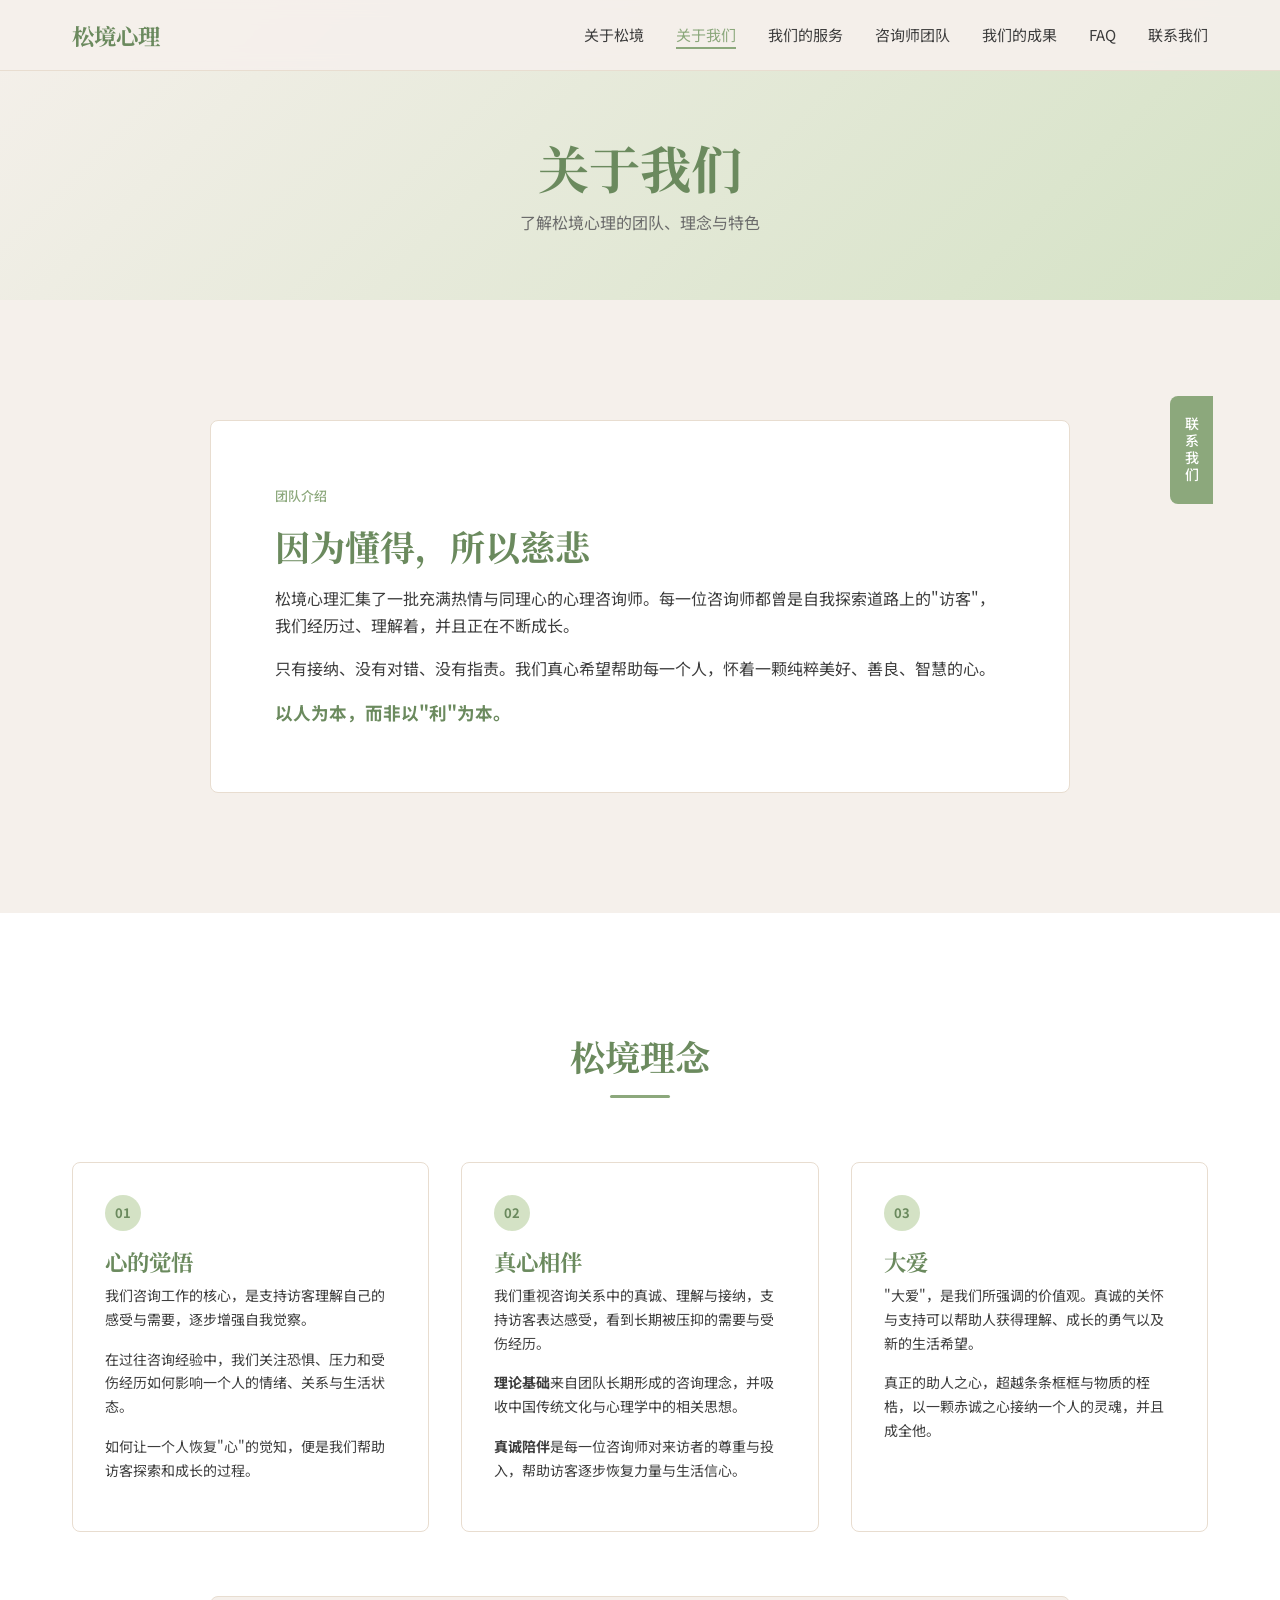
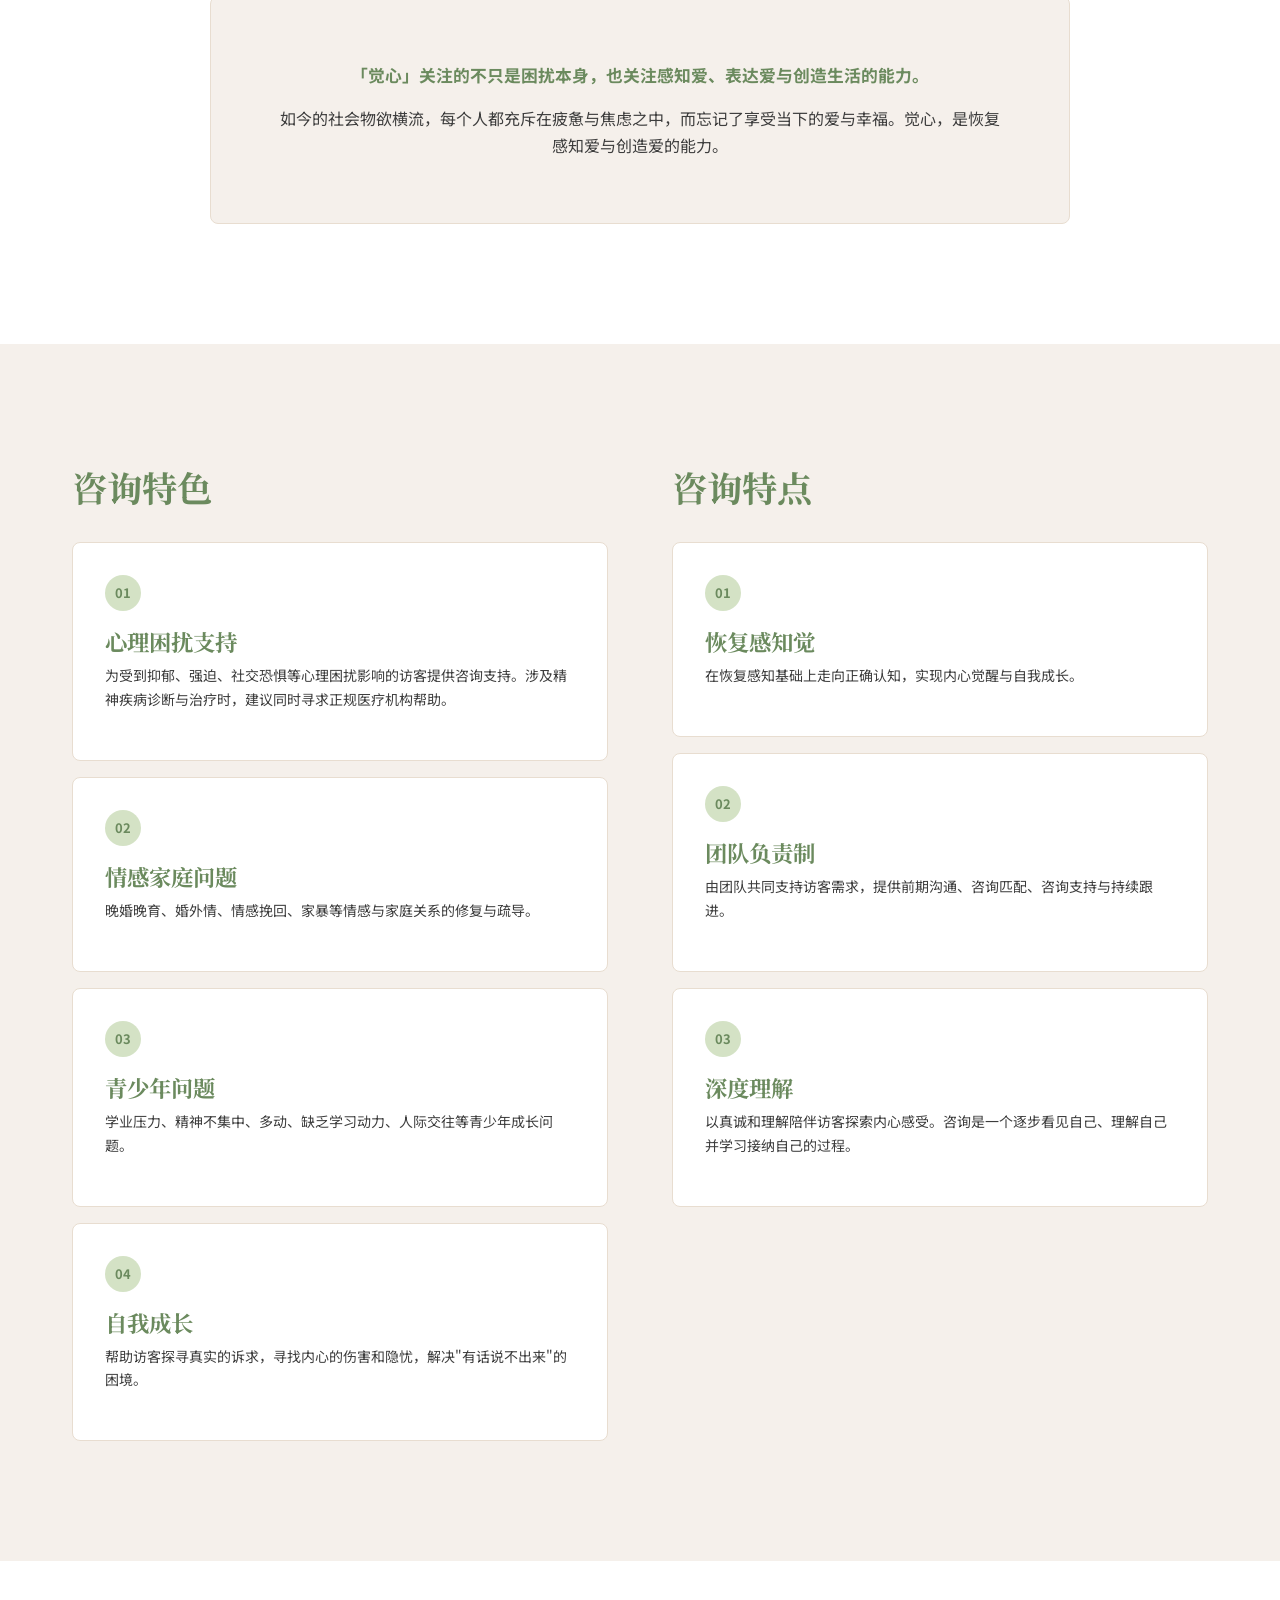
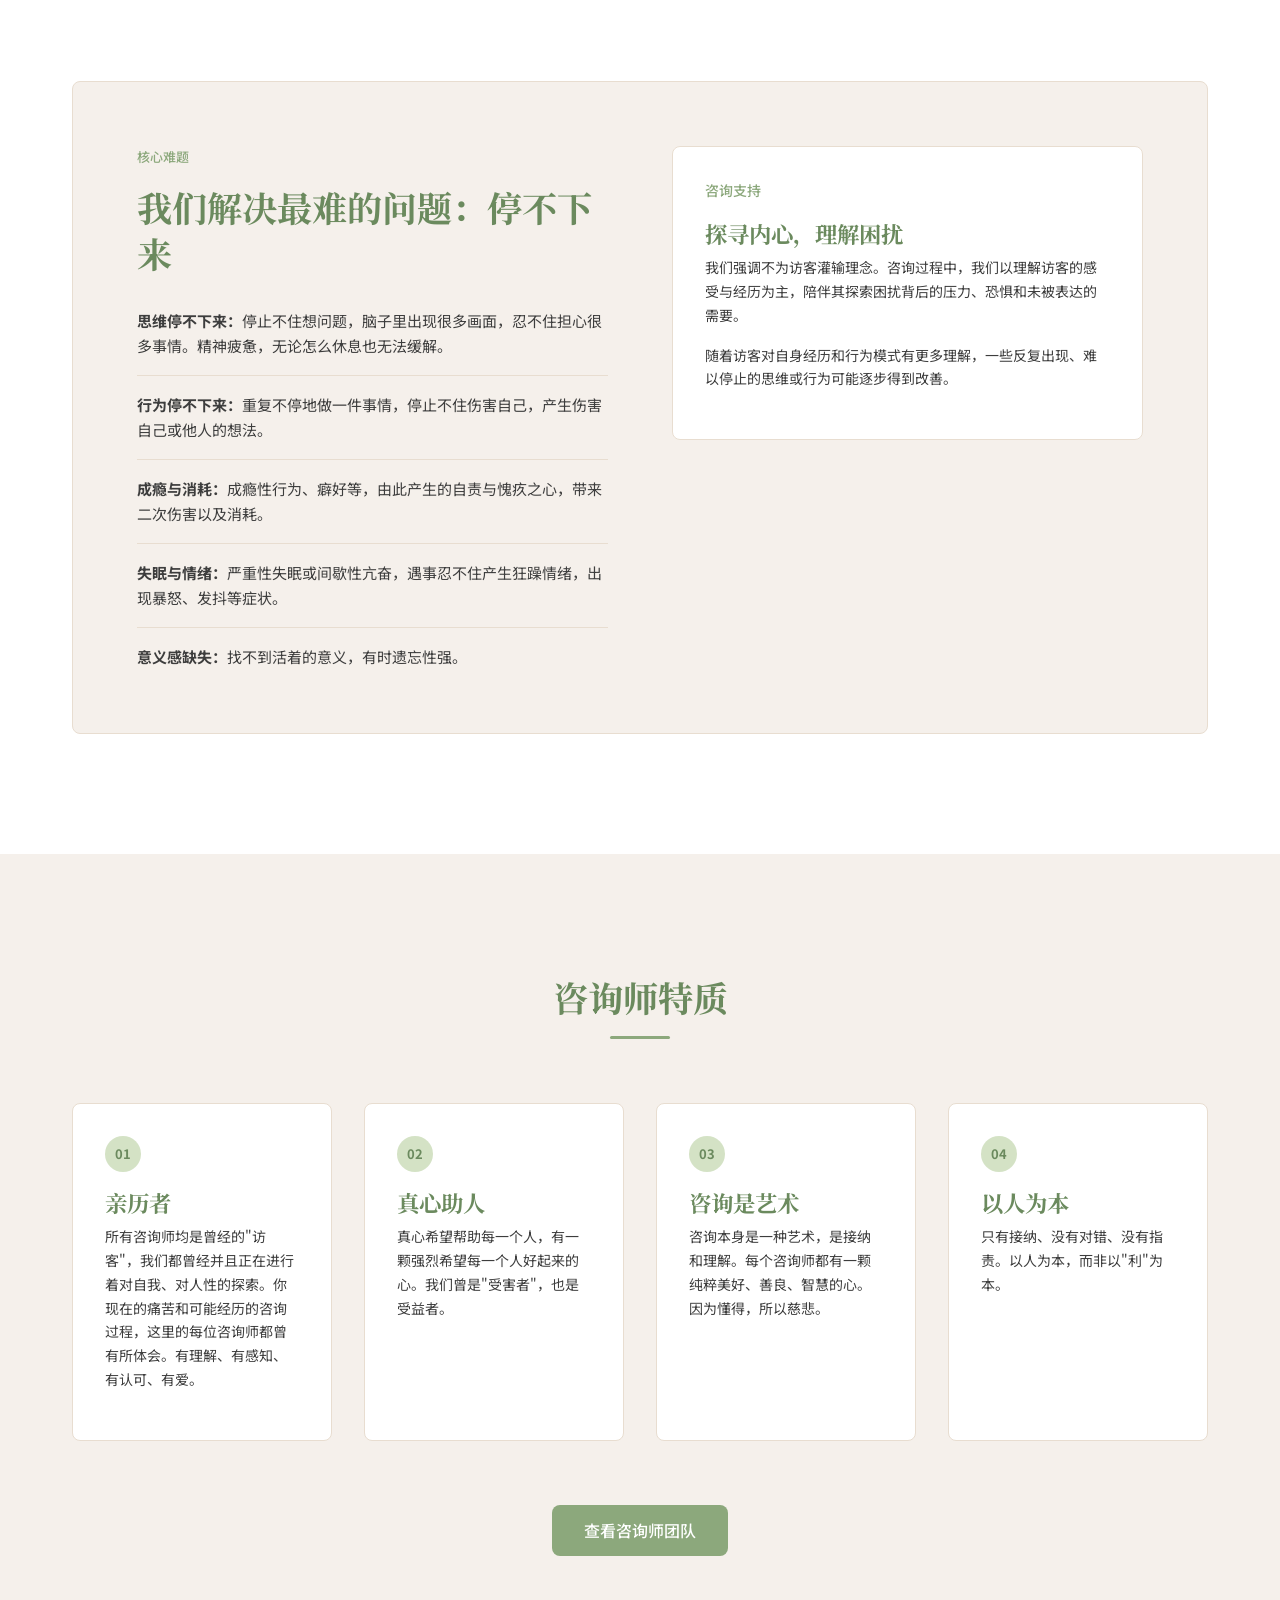
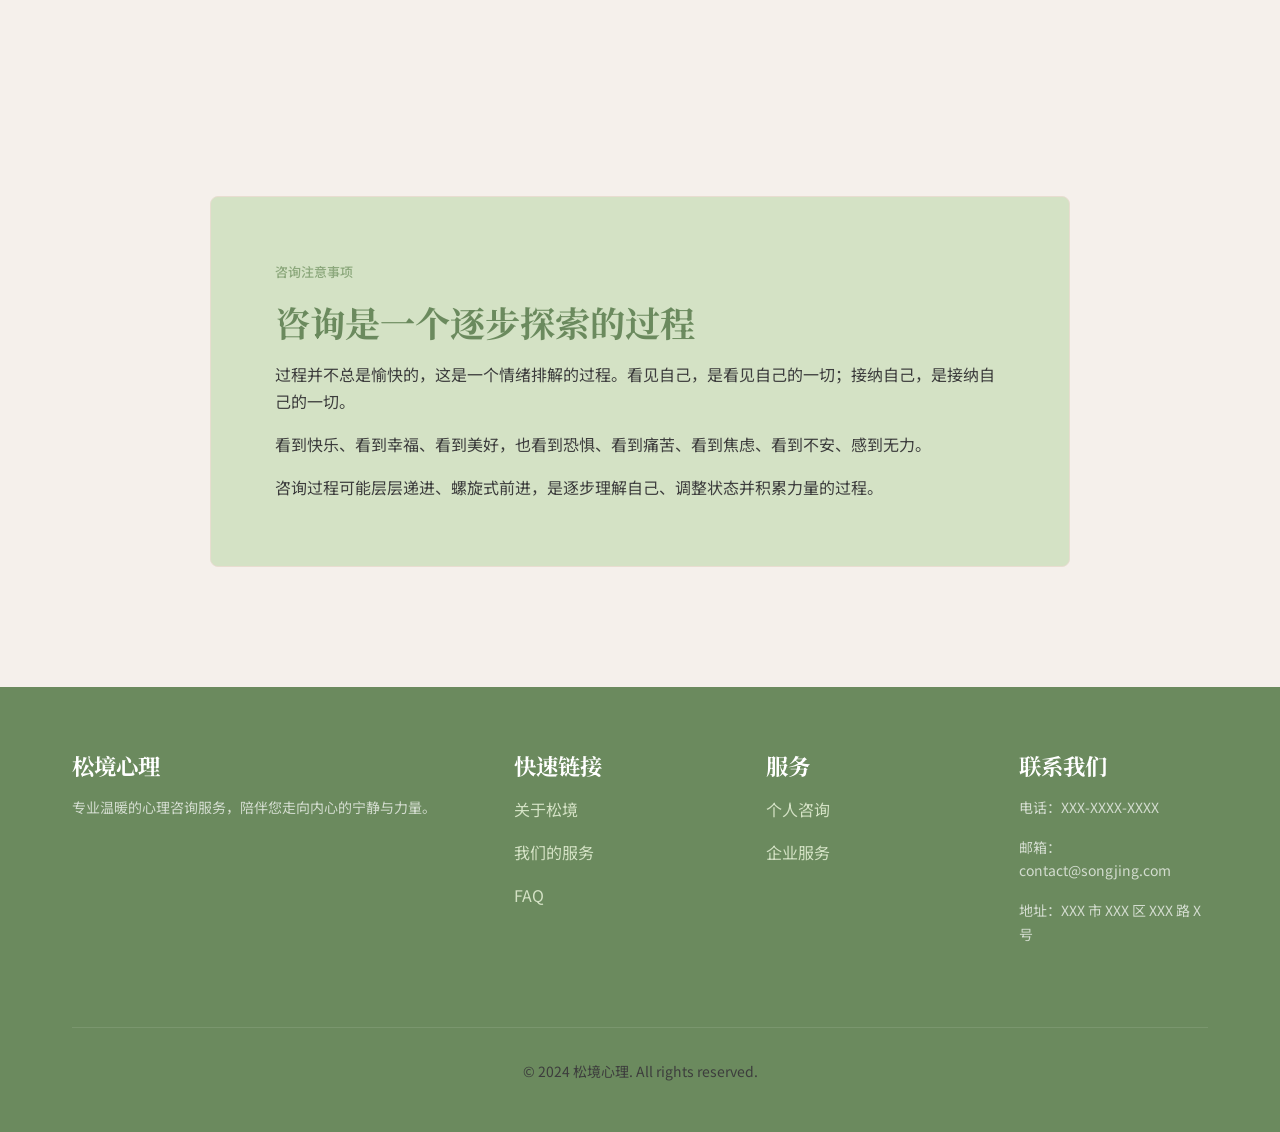
==== about-us.html @ 6ed2e830 "Deploy Songjing Psychology website" ====
<!DOCTYPE html>
<html lang="zh-CN">
<head>
  <meta charset="UTF-8">
  <meta name="viewport" content="width=device-width, initial-scale=1.0">
  <title>松境心理 — 关于我们</title>
  <link rel="preconnect" href="https://fonts.googleapis.com">
  <link rel="preconnect" href="https://fonts.gstatic.com" crossorigin>
  <link href="https://fonts.googleapis.com/css2?family=Noto+Sans+SC:wght@400;500;700&family=Noto+Serif+SC:wght@600;700&display=swap" rel="stylesheet">
  <link rel="stylesheet" href="css/style.css">
</head>
<body>

<nav class="nav">
  <div class="container">
    <a href="index.html" class="nav-logo">松境心理</a>
    <button class="nav-toggle">☰</button>
    <ul class="nav-links">
      <li><a href="index.html">关于松境</a></li>
      <li><a href="about-us.html">关于我们</a></li>
      <li><a href="services.html">我们的服务</a></li>
      <li><a href="counselors.html">咨询师团队</a></li>
      <li><a href="achievements.html">我们的成果</a></li>
      <li><a href="faq.html">FAQ</a></li>
      <li><a href="contact.html">联系我们</a></li>
    </ul>
  </div>
</nav>

<section class="page-hero">
  <div class="container">
    <h1>关于我们</h1>
    <p>了解松境心理的团队、理念与特色</p>
  </div>
</section>

<section class="section">
  <div class="container">
    <div class="about-intro">
      <p class="service-kicker">团队介绍</p>
      <h2>因为懂得，所以慈悲</h2>
      <p>松境心理汇集了一批充满热情与同理心的心理咨询师。每一位咨询师都曾是自我探索道路上的"访客"，我们经历过、理解着，并且正在不断成长。</p>
      <p>只有接纳、没有对错、没有指责。我们真心希望帮助每一个人，怀着一颗纯粹美好、善良、智慧的心。</p>
      <p class="about-statement">以人为本，而非以"利"为本。</p>
    </div>
  </div>
</section>

<section class="section about-band">
  <div class="container">
    <h2 class="section-title">松境理念</h2>
    <div class="about-principles">
      <article class="about-card">
        <span>01</span>
        <h3>心的觉悟</h3>
        <p>我们咨询工作的核心，是支持访客理解自己的感受与需要，逐步增强自我觉察。</p>
        <p>在过往咨询经验中，我们关注恐惧、压力和受伤经历如何影响一个人的情绪、关系与生活状态。</p>
        <p>如何让一个人恢复"心"的觉知，便是我们帮助访客探索和成长的过程。</p>
      </article>
      <article class="about-card">
        <span>02</span>
        <h3>真心相伴</h3>
        <p>我们重视咨询关系中的真诚、理解与接纳，支持访客表达感受，看到长期被压抑的需要与受伤经历。</p>
        <p><strong>理论基础</strong>来自团队长期形成的咨询理念，并吸收中国传统文化与心理学中的相关思想。</p>
        <p><strong>真诚陪伴</strong>是每一位咨询师对来访者的尊重与投入，帮助访客逐步恢复力量与生活信心。</p>
      </article>
      <article class="about-card">
        <span>03</span>
        <h3>大爱</h3>
        <p>"大爱"，是我们所强调的价值观。真诚的关怀与支持可以帮助人获得理解、成长的勇气以及新的生活希望。</p>
        <p>真正的助人之心，超越条条框框与物质的桎梏，以一颗赤诚之心接纳一个人的灵魂，并且成全他。</p>
      </article>
    </div>
    <div class="about-quote">
      <p>「觉心」关注的不只是困扰本身，也关注感知爱、表达爱与创造生活的能力。</p>
      <p>如今的社会物欲横流，每个人都充斥在疲惫与焦虑之中，而忘记了享受当下的爱与幸福。觉心，是恢复感知爱与创造爱的能力。</p>
    </div>
  </div>
</section>

<section class="section">
  <div class="container">
    <div class="about-feature-grid">
      <div>
        <h2>咨询特色</h2>
        <div class="about-list-card">
          <span>01</span>
          <h3>心理困扰支持</h3>
          <p>为受到抑郁、强迫、社交恐惧等心理困扰影响的访客提供咨询支持。涉及精神疾病诊断与治疗时，建议同时寻求正规医疗机构帮助。</p>
        </div>
        <div class="about-list-card">
          <span>02</span>
          <h3>情感家庭问题</h3>
          <p>晚婚晚育、婚外情、情感挽回、家暴等情感与家庭关系的修复与疏导。</p>
        </div>
        <div class="about-list-card">
          <span>03</span>
          <h3>青少年问题</h3>
          <p>学业压力、精神不集中、多动、缺乏学习动力、人际交往等青少年成长问题。</p>
        </div>
        <div class="about-list-card">
          <span>04</span>
          <h3>自我成长</h3>
          <p>帮助访客探寻真实的诉求，寻找内心的伤害和隐忧，解决"有话说不出来"的困境。</p>
        </div>
      </div>
      <div>
        <h2>咨询特点</h2>
        <div class="about-list-card">
          <span>01</span>
          <h3>恢复感知觉</h3>
          <p>在恢复感知基础上走向正确认知，实现内心觉醒与自我成长。</p>
        </div>
        <div class="about-list-card">
          <span>02</span>
          <h3>团队负责制</h3>
          <p>由团队共同支持访客需求，提供前期沟通、咨询匹配、咨询支持与持续跟进。</p>
        </div>
        <div class="about-list-card">
          <span>03</span>
          <h3>深度理解</h3>
          <p>以真诚和理解陪伴访客探索内心感受。咨询是一个逐步看见自己、理解自己并学习接纳自己的过程。</p>
        </div>
      </div>
    </div>
  </div>
</section>

<section class="section about-band">
  <div class="container">
    <div class="about-focus">
      <div>
        <p class="service-kicker">核心难题</p>
        <h2>我们解决最难的问题：停不下来</h2>
        <div class="about-problem-list">
          <p><strong>思维停不下来：</strong>停止不住想问题，脑子里出现很多画面，忍不住担心很多事情。精神疲惫，无论怎么休息也无法缓解。</p>
          <p><strong>行为停不下来：</strong>重复不停地做一件事情，停止不住伤害自己，产生伤害自己或他人的想法。</p>
          <p><strong>成瘾与消耗：</strong>成瘾性行为、癖好等，由此产生的自责与愧疚之心，带来二次伤害以及消耗。</p>
          <p><strong>失眠与情绪：</strong>严重性失眠或间歇性亢奋，遇事忍不住产生狂躁情绪，出现暴怒、发抖等症状。</p>
          <p><strong>意义感缺失：</strong>找不到活着的意义，有时遗忘性强。</p>
        </div>
      </div>
      <div class="about-focus-panel">
        <p class="service-kicker">咨询支持</p>
        <h3>探寻内心，理解困扰</h3>
        <p>我们强调不为访客灌输理念。咨询过程中，我们以理解访客的感受与经历为主，陪伴其探索困扰背后的压力、恐惧和未被表达的需要。</p>
        <p>随着访客对自身经历和行为模式有更多理解，一些反复出现、难以停止的思维或行为可能逐步得到改善。</p>
      </div>
    </div>
  </div>
</section>

<section class="section">
  <div class="container">
    <h2 class="section-title">咨询师特质</h2>
    <div class="about-trait-grid">
      <article class="about-card">
        <span>01</span>
        <h3>亲历者</h3>
        <p>所有咨询师均是曾经的"访客"，我们都曾经并且正在进行着对自我、对人性的探索。你现在的痛苦和可能经历的咨询过程，这里的每位咨询师都曾有所体会。有理解、有感知、有认可、有爱。</p>
      </article>
      <article class="about-card">
        <span>02</span>
        <h3>真心助人</h3>
        <p>真心希望帮助每一个人，有一颗强烈希望每一个人好起来的心。我们曾是"受害者"，也是受益者。</p>
      </article>
      <article class="about-card">
        <span>03</span>
        <h3>咨询是艺术</h3>
        <p>咨询本身是一种艺术，是接纳和理解。每个咨询师都有一颗纯粹美好、善良、智慧的心。因为懂得，所以慈悲。</p>
      </article>
      <article class="about-card">
        <span>04</span>
        <h3>以人为本</h3>
        <p>只有接纳、没有对错、没有指责。以人为本，而非以"利"为本。</p>
      </article>
    </div>
    <div class="about-team-link">
      <a href="counselors.html" class="btn btn-primary">查看咨询师团队</a>
    </div>
  </div>
</section>

<section class="section">
  <div class="container">
    <div class="about-notice">
      <p class="service-kicker">咨询注意事项</p>
      <h2>咨询是一个逐步探索的过程</h2>
      <p>过程并不总是愉快的，这是一个情绪排解的过程。看见自己，是看见自己的一切；接纳自己，是接纳自己的一切。</p>
      <p>看到快乐、看到幸福、看到美好，也看到恐惧、看到痛苦、看到焦虑、看到不安、感到无力。</p>
      <p>咨询过程可能层层递进、螺旋式前进，是逐步理解自己、调整状态并积累力量的过程。</p>
    </div>
  </div>
</section>

<footer class="footer">
  <div class="container">
    <div class="footer-grid">
      <div>
        <h3>松境心理</h3>
        <p style="color:rgba(255,255,255,0.7);font-size:14px;">专业温暖的心理咨询服务，陪伴您走向内心的宁静与力量。</p>
      </div>
      <div>
        <h3>快速链接</h3>
        <p><a href="index.html">关于松境</a></p>
        <p><a href="services.html">我们的服务</a></p>
        <p><a href="faq.html">FAQ</a></p>
      </div>
      <div>
        <h3>服务</h3>
        <p><a href="services.html">个人咨询</a></p>
        <p><a href="services.html">企业服务</a></p>
      </div>
      <div>
        <h3>联系我们</h3>
        <p style="color:rgba(255,255,255,0.7);font-size:14px;">电话：XXX-XXXX-XXXX</p>
        <p style="color:rgba(255,255,255,0.7);font-size:14px;">邮箱：contact@songjing.com</p>
        <p style="color:rgba(255,255,255,0.7);font-size:14px;">地址：XXX 市 XXX 区 XXX 路 X 号</p>
      </div>
    </div>
    <div class="footer-bottom">
      <p>© 2024 松境心理. All rights reserved.</p>
    </div>
  </div>
</footer>

<script src="js/main.js"></script>

<div class="floating-contact">
  <div class="floating-contact-qr">
    <img src="file/code.png" alt="微信二维码" style="width:150px;height:150px;border-radius:4px;">
  </div>
  <button class="floating-contact-btn">联系我们</button>
</div>

</body>
</html>
---- css/style.css ----
/* === Design Tokens === */
:root {
  /* Morandi Green Palette */
  --color-primary: #8CA87C;
  --color-primary-dark: #6B8A5E;
  --color-secondary: #B5C9A8;
  --color-light: #D4E2C5;
  --color-warm: #E8DDD0;
  --color-bg: #F5F0EB;
  --color-white: #FFFFFF;
  --color-text: #3D3D3D;
  --color-text-light: #6B6B6B;

  /* Typography */
  --font-heading: 'Noto Serif SC', serif;
  --font-body: 'Noto Sans SC', sans-serif;

  /* Spacing */
  --space-xs: 4px;
  --space-sm: 8px;
  --space-md: 16px;
  --space-lg: 32px;
  --space-xl: 64px;
  --space-2xl: 120px;

  /* Layout */
  --max-width: 1200px;
  --border-radius: 8px;
}

/* === Reset === */
*, *::before, *::after { box-sizing: border-box; margin: 0; padding: 0; }
html { scroll-behavior: smooth; }
body {
  font-family: var(--font-body);
  color: var(--color-text);
  background-color: var(--color-bg);
  line-height: 1.7;
  font-size: 16px;
}

/* === Typography === */
h1, h2, h3, h4 { font-family: var(--font-heading); font-weight: 700; line-height: 1.3; color: var(--color-primary-dark); }
h1 { font-size: clamp(2rem, 5vw, 3.2rem); }
h2 { font-size: clamp(1.5rem, 3vw, 2.2rem); margin-bottom: var(--space-lg); }
h3 { font-size: clamp(1.1rem, 2vw, 1.4rem); }
p { margin-bottom: var(--space-md); color: var(--color-text); }
a { color: var(--color-primary); text-decoration: none; transition: color 0.3s; }
a:hover { color: var(--color-primary-dark); }
img { max-width: 100%; height: auto; display: block; }
.container { max-width: var(--max-width); margin: 0 auto; padding: 0 var(--space-lg); }
.section { padding: var(--space-2xl) 0; }
.section-title { text-align: center; margin-bottom: var(--space-xl); }
.section-title::after {
  content: '';
  display: block;
  width: 60px;
  height: 3px;
  background: var(--color-primary);
  margin: var(--space-md) auto 0;
  border-radius: 2px;
}

/* === Buttons === */
.btn {
  display: inline-block;
  padding: 12px 32px;
  border-radius: var(--border-radius);
  font-family: var(--font-body);
  font-size: 16px;
  font-weight: 500;
  cursor: pointer;
  transition: all 0.3s ease;
  border: none;
  text-align: center;
}
.btn-primary {
  background: var(--color-primary);
  color: var(--color-white);
}
.btn-primary:hover {
  background: var(--color-primary-dark);
  transform: translateY(-2px);
  box-shadow: 0 4px 12px rgba(140, 168, 124, 0.3);
}
.btn-outline {
  background: transparent;
  border: 2px solid var(--color-primary);
  color: var(--color-primary);
}
.btn-outline:hover {
  background: var(--color-primary);
  color: var(--color-white);
}

/* === Navigation === */
.nav {
  position: fixed;
  top: 0;
  left: 0;
  right: 0;
  background: rgba(245, 240, 235, 0.95);
  backdrop-filter: blur(10px);
  z-index: 1000;
  border-bottom: 1px solid var(--color-warm);
}
.nav .container {
  display: flex;
  justify-content: space-between;
  align-items: center;
  height: 70px;
}
.nav-logo {
  font-family: var(--font-heading);
  font-size: 1.4rem;
  color: var(--color-primary-dark);
  font-weight: 700;
}
.nav-links {
  display: flex;
  gap: var(--space-lg);
  list-style: none;
}
.nav-links a {
  font-size: 15px;
  color: var(--color-text);
  position: relative;
}
.nav-links a::after {
  content: '';
  position: absolute;
  bottom: -4px;
  left: 0;
  width: 0;
  height: 2px;
  background: var(--color-primary);
  transition: width 0.3s;
}
.nav-links a:hover::after,
.nav-links a.active::after { width: 100%; }
.nav-links a.active { color: var(--color-primary); }
.nav-toggle {
  display: none;
  background: none;
  border: none;
  font-size: 24px;
  cursor: pointer;
  color: var(--color-text);
}

/* === Footer === */
.footer {
  background: var(--color-primary-dark);
  color: var(--color-white);
  padding: var(--space-xl) 0 var(--space-lg);
}
.footer-grid {
  display: grid;
  grid-template-columns: 2fr 1fr 1fr 1fr;
  gap: var(--space-xl);
}
.footer h3 { color: var(--color-white); margin-bottom: var(--space-md); }
.footer a { color: var(--color-light); }
.footer a:hover { color: var(--color-white); }
.footer-bottom {
  border-top: 1px solid rgba(255,255,255,0.1);
  margin-top: var(--space-xl);
  padding-top: var(--space-lg);
  text-align: center;
  font-size: 14px;
}

/* === Hero Section === */
.hero {
  padding: calc(70px + var(--space-2xl)) 0 var(--space-2xl);
  text-align: center;
  background: linear-gradient(135deg, var(--color-bg) 0%, var(--color-light) 100%);
}
.hero h1 { margin-bottom: var(--space-md); }
.hero p {
  font-size: 1.15rem;
  color: var(--color-text-light);
  max-width: 600px;
  margin: 0 auto var(--space-lg);
}

.page-hero {
  padding: calc(70px + var(--space-xl)) 0 var(--space-xl);
  text-align: center;
  background: linear-gradient(135deg, var(--color-bg) 0%, var(--color-light) 100%);
}
.page-hero h1 { margin-bottom: var(--space-sm); }
.page-hero p { color: var(--color-text-light); max-width: 600px; margin: 0 auto; }

/* === Magazine Narrative Layout === */
.narrative-row {
  display: grid;
  grid-template-columns: 1fr 1fr;
  gap: var(--space-xl);
  align-items: center;
  margin-bottom: var(--space-2xl);
}
.narrative-row:nth-child(even) .narrative-text { order: 2; }
.narrative-row:nth-child(even) .narrative-image { order: 1; }
.narrative-image {
  background: var(--color-secondary);
  border-radius: var(--border-radius);
  aspect-ratio: 4/3;
  display: flex;
  align-items: center;
  justify-content: center;
  color: var(--color-white);
  font-size: 14px;
  overflow: hidden;
}

/* === Card Grid === */
.card-grid {
  display: grid;
  grid-template-columns: repeat(auto-fit, minmax(280px, 1fr));
  gap: var(--space-lg);
}
.card {
  background: var(--color-white);
  border-radius: var(--border-radius);
  padding: var(--space-lg);
  transition: transform 0.3s, box-shadow 0.3s;
  border: 1px solid var(--color-warm);
}
.card:hover {
  transform: translateY(-4px);
  box-shadow: 0 8px 24px rgba(0,0,0,0.06);
}
.card-icon { font-size: 2rem; margin-bottom: var(--space-md); }
.card h3 { margin-bottom: var(--space-sm); }
.card p { font-size: 14px; color: var(--color-text-light); }

/* === Stats === */
.stats-grid {
  display: grid;
  grid-template-columns: repeat(auto-fit, minmax(200px, 1fr));
  gap: var(--space-lg);
  text-align: center;
}
.stat-number {
  font-family: var(--font-heading);
  font-size: 2.5rem;
  color: var(--color-primary-dark);
  font-weight: 700;
}
.stat-label { font-size: 14px; color: var(--color-text-light); }

/* === Services Page === */
.section-intro {
  max-width: 640px;
  margin: calc(-1 * var(--space-lg)) auto var(--space-xl);
  text-align: center;
  color: var(--color-text-light);
}
.service-lead {
  max-width: 860px;
  margin: 0 auto;
  padding: var(--space-xl);
  background: var(--color-white);
  border: 1px solid var(--color-warm);
  border-radius: var(--border-radius);
}
.service-lead h2 { margin-bottom: var(--space-sm); }
.service-kicker {
  color: var(--color-primary);
  font-size: 13px;
  font-weight: 500;
  letter-spacing: 0;
  text-transform: none;
}
.service-tagline {
  color: var(--color-primary-dark);
  font-size: 1.1rem;
  font-weight: 500;
}
.service-highlight {
  display: grid;
  grid-template-columns: 1fr auto;
  gap: var(--space-xl);
  align-items: center;
  background: var(--color-bg);
  border: 1px solid var(--color-warm);
  border-radius: var(--border-radius);
  padding: var(--space-xl);
}
.service-highlight h2 { margin-bottom: var(--space-md); }
.service-highlight p:last-child { margin-bottom: 0; }
.service-direction-grid {
  display: grid;
  grid-template-columns: repeat(5, minmax(0, 1fr));
  gap: var(--space-md);
}
.service-direction-card,
.service-process-step,
.service-format-list article {
  background: var(--color-white);
  border: 1px solid var(--color-warm);
  border-radius: var(--border-radius);
  padding: var(--space-lg);
}
.service-direction-card span,
.service-process-step span {
  display: inline-flex;
  align-items: center;
  justify-content: center;
  width: 36px;
  height: 36px;
  margin-bottom: var(--space-md);
  border-radius: 50%;
  background: var(--color-light);
  color: var(--color-primary-dark);
  font-weight: 700;
  font-size: 13px;
}
.service-direction-card h3,
.service-process-step h3,
.service-format-list h3 { margin-bottom: var(--space-sm); }
.service-direction-card p,
.service-process-step p,
.service-format-list p { font-size: 14px; }
.service-stage-list {
  max-width: 900px;
  margin: 0 auto;
}
.service-stage {
  display: grid;
  grid-template-columns: 72px 1fr;
  gap: var(--space-lg);
  padding: var(--space-lg) 0;
  border-bottom: 1px solid var(--color-warm);
}
.service-stage:first-child { padding-top: 0; }
.service-stage:last-child { border-bottom: none; padding-bottom: 0; }
.service-stage-number {
  width: 56px;
  height: 56px;
  border-radius: 50%;
  background: var(--color-primary);
  color: var(--color-white);
  display: flex;
  align-items: center;
  justify-content: center;
  font-family: var(--font-heading);
  font-weight: 700;
}
.service-note {
  font-size: 14px;
  color: var(--color-text-light);
}
.service-process-grid {
  display: grid;
  grid-template-columns: repeat(3, minmax(0, 1fr));
  gap: var(--space-lg);
}
.service-format-list {
  display: grid;
  grid-template-columns: repeat(2, minmax(0, 1fr));
  gap: var(--space-md);
  max-width: 900px;
  margin: 0 auto;
}
.service-format-list article:first-child {
  grid-column: 1 / -1;
}
.service-notice {
  display: grid;
  grid-template-columns: 1.4fr 0.8fr;
  gap: var(--space-xl);
  align-items: start;
  background: var(--color-white);
  border: 1px solid var(--color-warm);
  border-radius: var(--border-radius);
  padding: var(--space-xl);
}
.notice-list {
  padding-left: 1.2em;
}
.notice-list li {
  margin-bottom: var(--space-md);
  color: var(--color-text);
}
.service-cta {
  background: var(--color-light);
  border-radius: var(--border-radius);
  padding: var(--space-lg);
}
.service-cta p { font-size: 14px; }

/* === About Page === */
.about-band {
  background: var(--color-white);
}
.about-intro,
.about-quote,
.about-notice {
  max-width: 860px;
  margin: 0 auto;
  padding: var(--space-xl);
  background: var(--color-white);
  border: 1px solid var(--color-warm);
  border-radius: var(--border-radius);
}
.about-intro h2,
.about-notice h2 { margin-bottom: var(--space-md); }
.about-statement {
  color: var(--color-primary-dark);
  font-weight: 700;
  font-size: 1.1rem;
  margin-bottom: 0;
}
.about-principles,
.about-trait-grid {
  display: grid;
  grid-template-columns: repeat(3, minmax(0, 1fr));
  gap: var(--space-lg);
}
.about-trait-grid {
  grid-template-columns: repeat(4, minmax(0, 1fr));
}
.about-card,
.about-list-card,
.about-focus-panel {
  background: var(--color-white);
  border: 1px solid var(--color-warm);
  border-radius: var(--border-radius);
  padding: var(--space-lg);
}
.about-card span,
.about-list-card span {
  display: inline-flex;
  align-items: center;
  justify-content: center;
  width: 36px;
  height: 36px;
  margin-bottom: var(--space-md);
  border-radius: 50%;
  background: var(--color-light);
  color: var(--color-primary-dark);
  font-weight: 700;
  font-size: 13px;
}
.about-card h3,
.about-list-card h3,
.about-focus-panel h3 { margin-bottom: var(--space-sm); }
.about-card p,
.about-list-card p,
.about-focus-panel p { font-size: 14px; }
.about-quote {
  margin-top: var(--space-xl);
  background: var(--color-bg);
  text-align: center;
}
.about-quote p:first-child {
  color: var(--color-primary-dark);
  font-size: 1.05rem;
  font-weight: 700;
}
.about-quote p:last-child { margin-bottom: 0; }
.about-feature-grid,
.about-focus {
  display: grid;
  grid-template-columns: repeat(2, minmax(0, 1fr));
  gap: var(--space-xl);
  align-items: start;
}
.about-list-card {
  margin-bottom: var(--space-md);
}
.about-list-card:last-child { margin-bottom: 0; }
.about-focus {
  background: var(--color-bg);
  border: 1px solid var(--color-warm);
  border-radius: var(--border-radius);
  padding: var(--space-xl);
}
.about-problem-list p {
  padding-bottom: var(--space-md);
  margin-bottom: var(--space-md);
  border-bottom: 1px solid var(--color-warm);
  font-size: 15px;
}
.about-problem-list p:last-child {
  border-bottom: none;
  margin-bottom: 0;
  padding-bottom: 0;
}
.about-focus-panel {
  position: sticky;
  top: 100px;
}
.about-team-link {
  margin-top: var(--space-xl);
  text-align: center;
}
.about-notice {
  background: var(--color-light);
}
.about-notice p:last-child { margin-bottom: 0; }

/* === Counselor Cards === */
.counselor-grid {
  display: grid;
  grid-template-columns: repeat(auto-fit, minmax(260px, 1fr));
  gap: var(--space-lg);
}
.counselor-card {
  background: var(--color-white);
  border-radius: var(--border-radius);
  overflow: hidden;
  text-align: center;
  border: 1px solid var(--color-warm);
  transition: transform 0.3s;
}
.counselor-card:hover { transform: translateY(-4px); }
.counselor-avatar {
  width: 100%;
  aspect-ratio: 1;
  background: var(--color-secondary);
  display: flex;
  align-items: center;
  justify-content: center;
  color: var(--color-white);
  font-size: 3rem;
}
.counselor-info { padding: var(--space-lg); }
.counselor-info h3 { margin-bottom: var(--space-xs); }
.counselor-info .title { font-size: 13px; color: var(--color-primary); margin-bottom: var(--space-sm); }
.counselor-info p { font-size: 14px; }

/* === Floating Contact Button === */
.floating-contact {
  position: fixed;
  right: 0;
  top: 50%;
  transform: translateY(-50%);
  z-index: 999;
  display: flex;
  align-items: center;
  gap: 0;
}
.floating-contact-btn {
  writing-mode: vertical-rl;
  background: var(--color-primary);
  color: var(--color-white);
  padding: 20px 10px;
  border-radius: 8px 0 0 8px;
  cursor: pointer;
  font-size: 14px;
  letter-spacing: 3px;
  transition: background 0.3s, padding 0.3s;
  user-select: none;
  border: none;
  font-family: var(--font-body);
  font-weight: 500;
  line-height: 1.6;
}
.floating-contact-btn:hover {
  background: var(--color-primary-dark);
  padding-right: 14px;
}
.floating-contact-qr {
  display: none;
  background: var(--color-white);
  border: 1px solid var(--color-warm);
  border-radius: 8px 0 0 8px;
  padding: var(--space-lg);
  box-shadow: -4px 4px 16px rgba(0,0,0,0.1);
}
.floating-contact-qr.open {
  display: block;
}
.floating-contact-qr .qr-placeholder {
  width: 150px;
  height: 150px;
  background: var(--color-bg);
  display: flex;
  align-items: center;
  justify-content: center;
  color: var(--color-text-light);
  font-size: 13px;
  border-radius: 4px;
  text-align: center;
}

/* === FAQ Accordion === */
.faq-list { max-width: 800px; margin: 0 auto; }
.faq-item {
  background: var(--color-white);
  border-radius: var(--border-radius);
  margin-bottom: var(--space-sm);
  border: 1px solid var(--color-warm);
  overflow: hidden;
}
.faq-question {
  padding: var(--space-lg);
  cursor: pointer;
  display: flex;
  justify-content: space-between;
  align-items: center;
  font-weight: 500;
  transition: background 0.3s;
}
.faq-question:hover { background: var(--color-bg); }
.faq-question::after {
  content: '+';
  font-size: 1.3rem;
  color: var(--color-primary);
  transition: transform 0.3s;
}
.faq-item.open .faq-question::after { transform: rotate(45deg); }
.faq-answer {
  max-height: 0;
  overflow: hidden;
  transition: max-height 0.3s ease, padding 0.3s;
  padding: 0 var(--space-lg);
}
.faq-item.open .faq-answer {
  max-height: 2000px;
  padding: var(--space-md) var(--space-lg) var(--space-lg);
}
.faq-answer p,
.faq-answer li { font-size: 15px; }
.faq-answer ul {
  margin: 0 0 var(--space-md);
  padding-left: 1.25em;
}
.faq-answer li { margin-bottom: var(--space-sm); }

/* === Contact Form === */
.contact-grid {
  display: grid;
  grid-template-columns: 1fr 1fr;
  gap: var(--space-xl);
}
.form-group { margin-bottom: var(--space-lg); }
.form-group label {
  display: block;
  font-weight: 500;
  margin-bottom: var(--space-sm);
  font-size: 14px;
}
.form-group input,
.form-group textarea {
  width: 100%;
  padding: 12px 16px;
  border: 1px solid var(--color-warm);
  border-radius: var(--border-radius);
  font-family: var(--font-body);
  font-size: 16px;
  transition: border-color 0.3s;
  background: var(--color-white);
}
.form-group input:focus,
.form-group textarea:focus {
  outline: none;
  border-color: var(--color-primary);
}
.form-group textarea { min-height: 140px; resize: vertical; }
.contact-info h3 { margin-bottom: var(--space-md); }
.contact-info-item {
  display: flex;
  gap: var(--space-md);
  margin-bottom: var(--space-md);
  font-size: 15px;
}

/* === Achievements === */
.testimonial-card {
  background: var(--color-white);
  border-radius: var(--border-radius);
  padding: var(--space-lg) var(--space-lg) var(--space-lg) var(--space-xl);
  border: 1px solid var(--color-warm);
  position: relative;
}
.testimonial-card::before {
  content: '\201C';
  font-family: var(--font-heading);
  font-size: 4rem;
  color: var(--color-light);
  position: absolute;
  top: 8px;
  left: 16px;
  line-height: 1;
}
.testimonial-text { font-style: italic; margin-bottom: var(--space-md); padding-top: var(--space-lg); }
.client-logo-grid {
  display: grid;
  grid-template-columns: repeat(auto-fit, minmax(140px, 1fr));
  gap: var(--space-md);
}
.client-logo {
  background: var(--color-white);
  border: 1px solid var(--color-warm);
  border-radius: var(--border-radius);
  padding: var(--space-lg);
  display: flex;
  align-items: center;
  justify-content: center;
  font-size: 14px;
  color: var(--color-text-light);
}

/* === Responsive === */
@media (max-width: 768px) {
  .nav-links {
    display: none;
    position: absolute;
    top: 70px;
    left: 0;
    right: 0;
    background: var(--color-bg);
    flex-direction: column;
    padding: var(--space-lg);
    border-bottom: 1px solid var(--color-warm);
  }
  .nav-links.open { display: flex; }
  .nav-toggle { display: block; }
  .narrative-row { grid-template-columns: 1fr; }
  .narrative-row:nth-child(even) .narrative-text { order: 1; }
  .narrative-row:nth-child(even) .narrative-image { order: 2; }
  .contact-grid { grid-template-columns: 1fr; }
  .footer-grid { grid-template-columns: 1fr 1fr; }
  .service-highlight,
  .service-notice { grid-template-columns: 1fr; }
  .service-direction-grid,
  .service-process-grid,
  .service-format-list { grid-template-columns: 1fr; }
  .service-format-list article:first-child { grid-column: auto; }
  .service-stage {
    grid-template-columns: 1fr;
    gap: var(--space-md);
  }
  .about-principles,
  .about-trait-grid,
  .about-feature-grid,
  .about-focus { grid-template-columns: 1fr; }
  .about-focus-panel { position: static; }
  .hero h1 { font-size: 1.8rem; }
}

@media (max-width: 480px) {
  .footer-grid { grid-template-columns: 1fr; }
  .container { padding: 0 var(--space-md); }
}
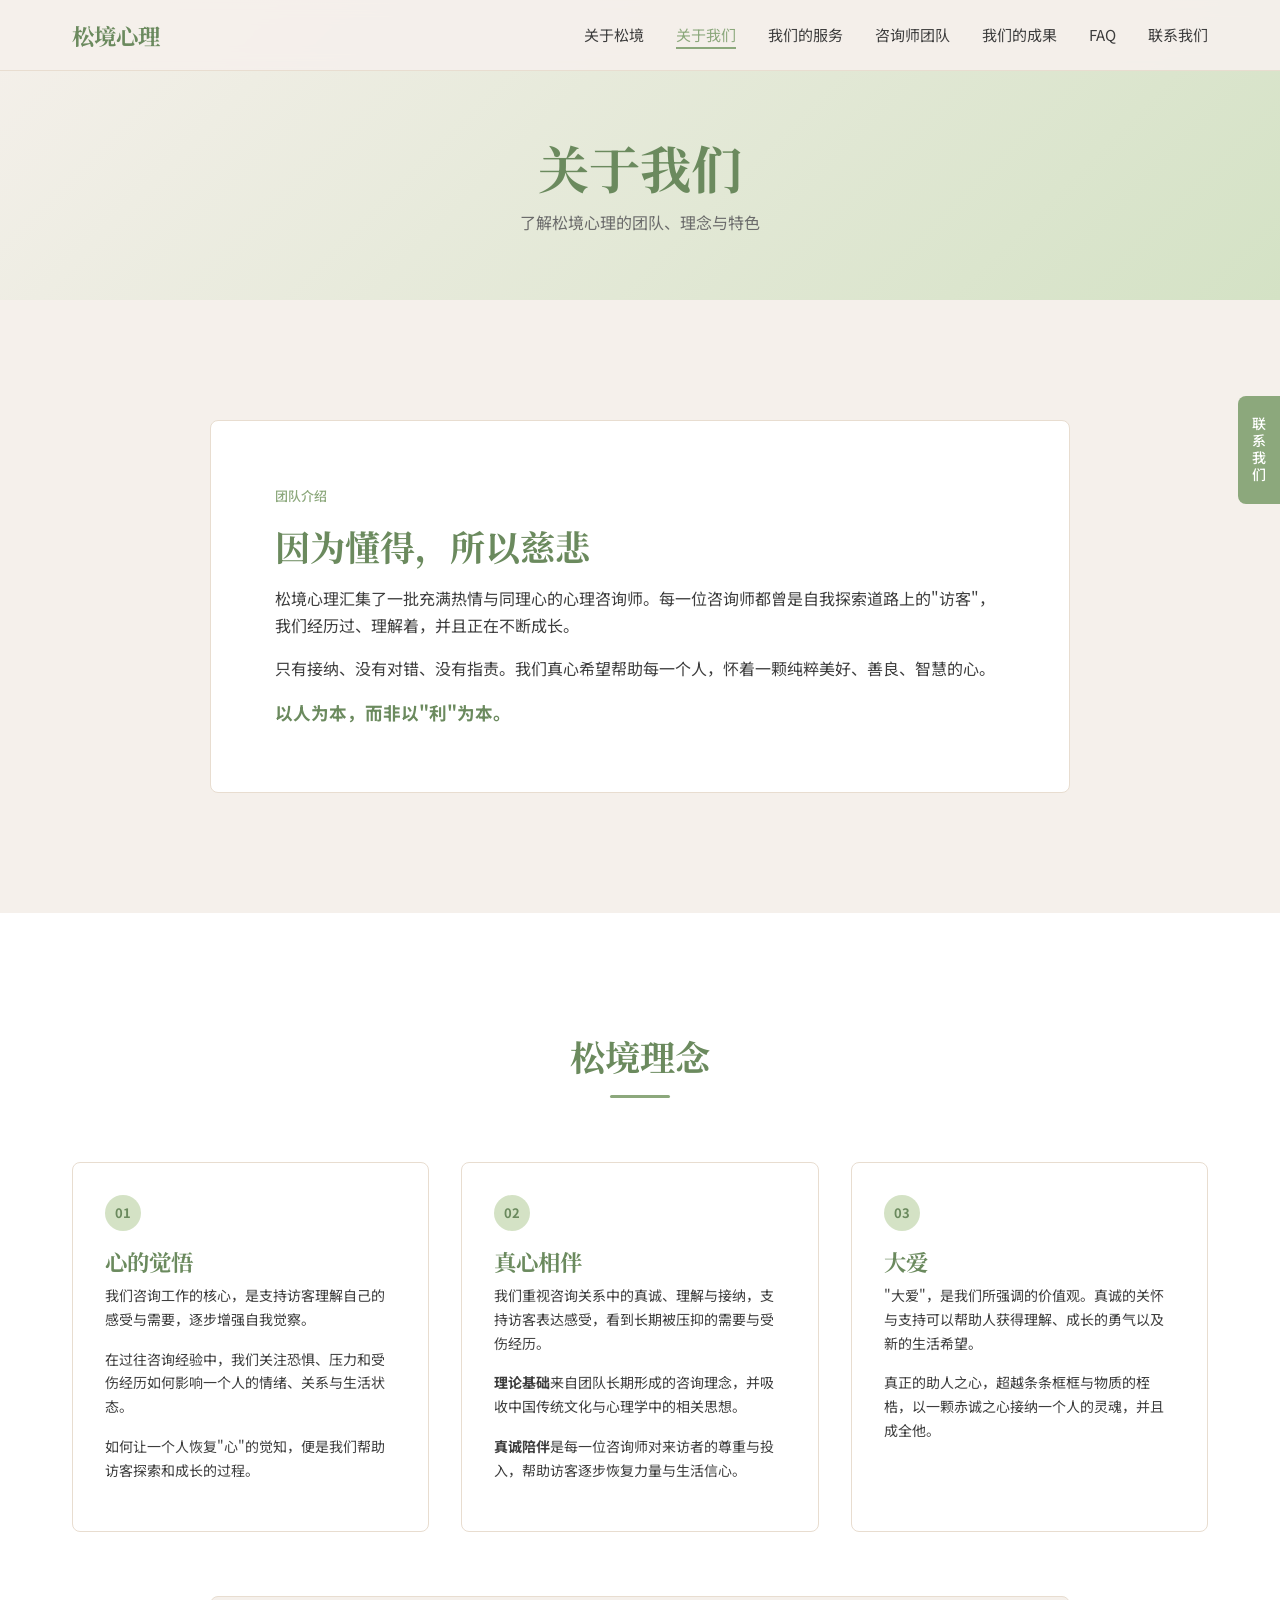
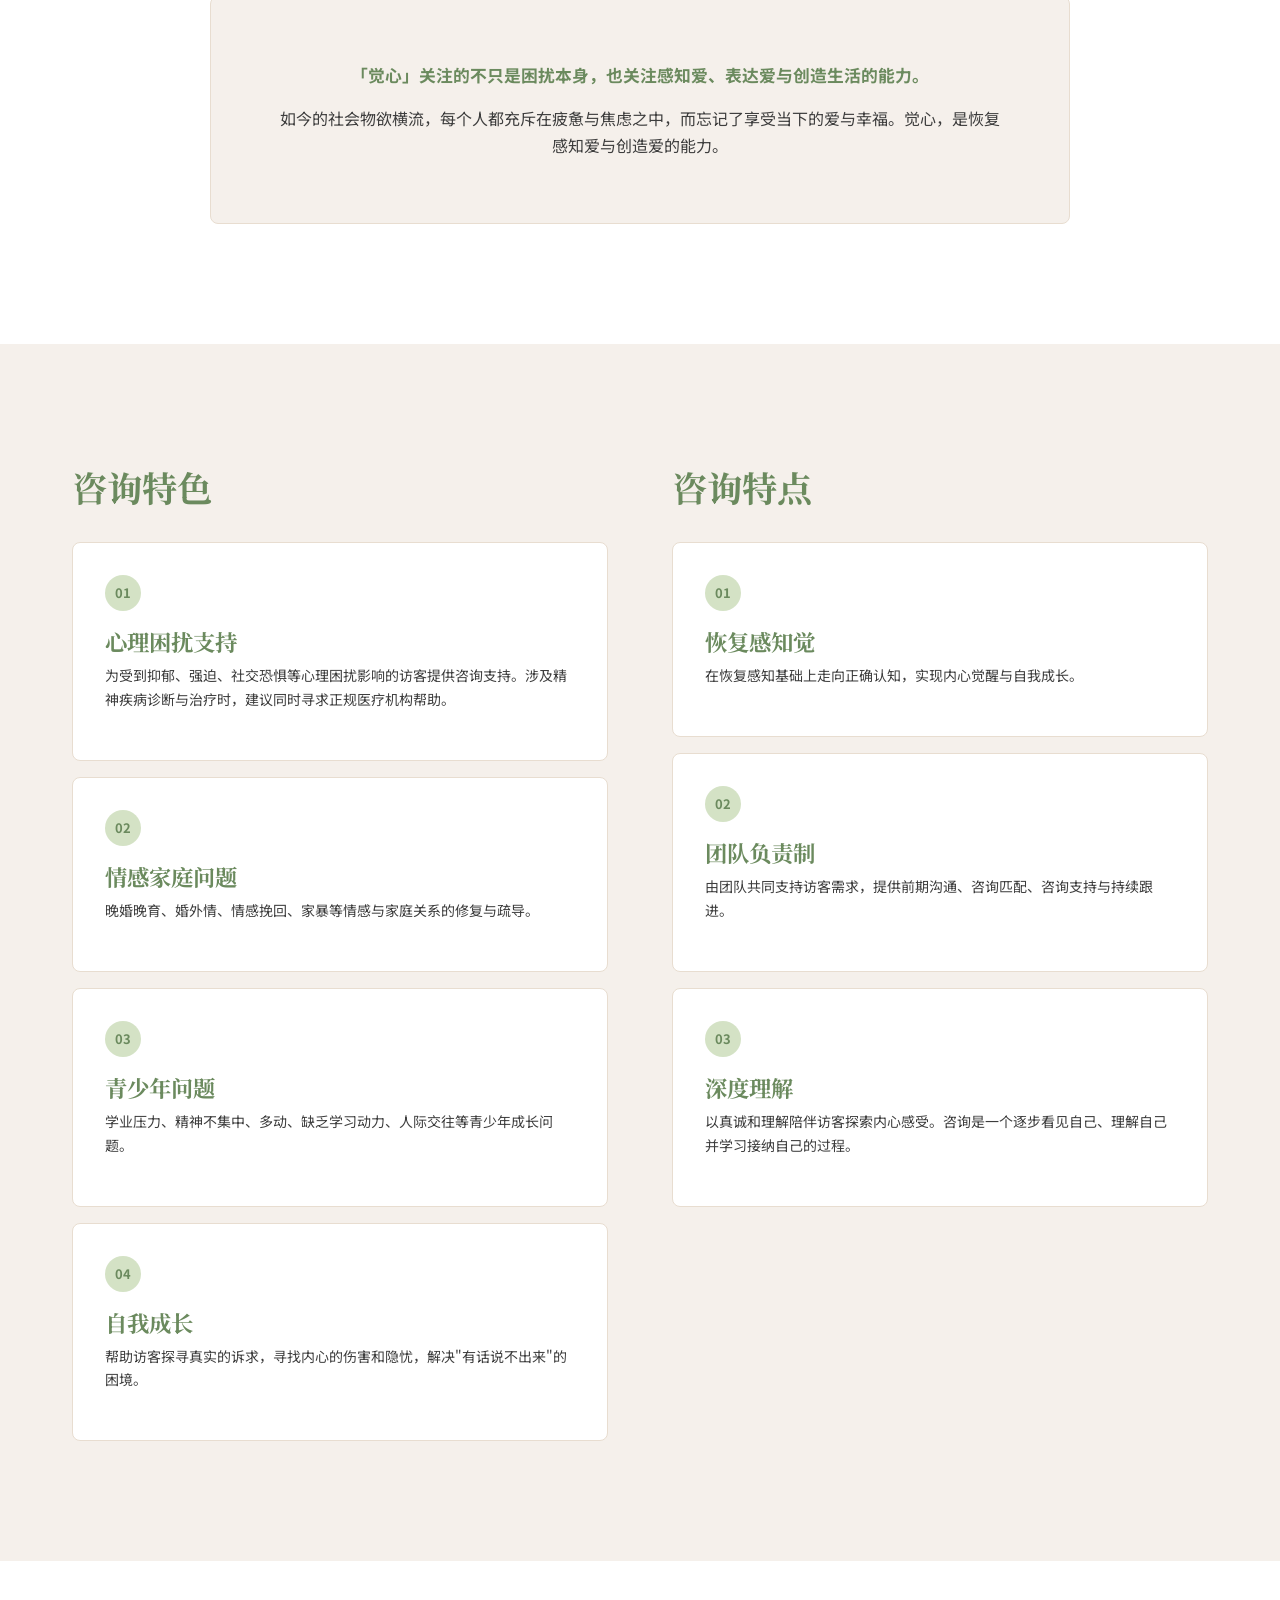
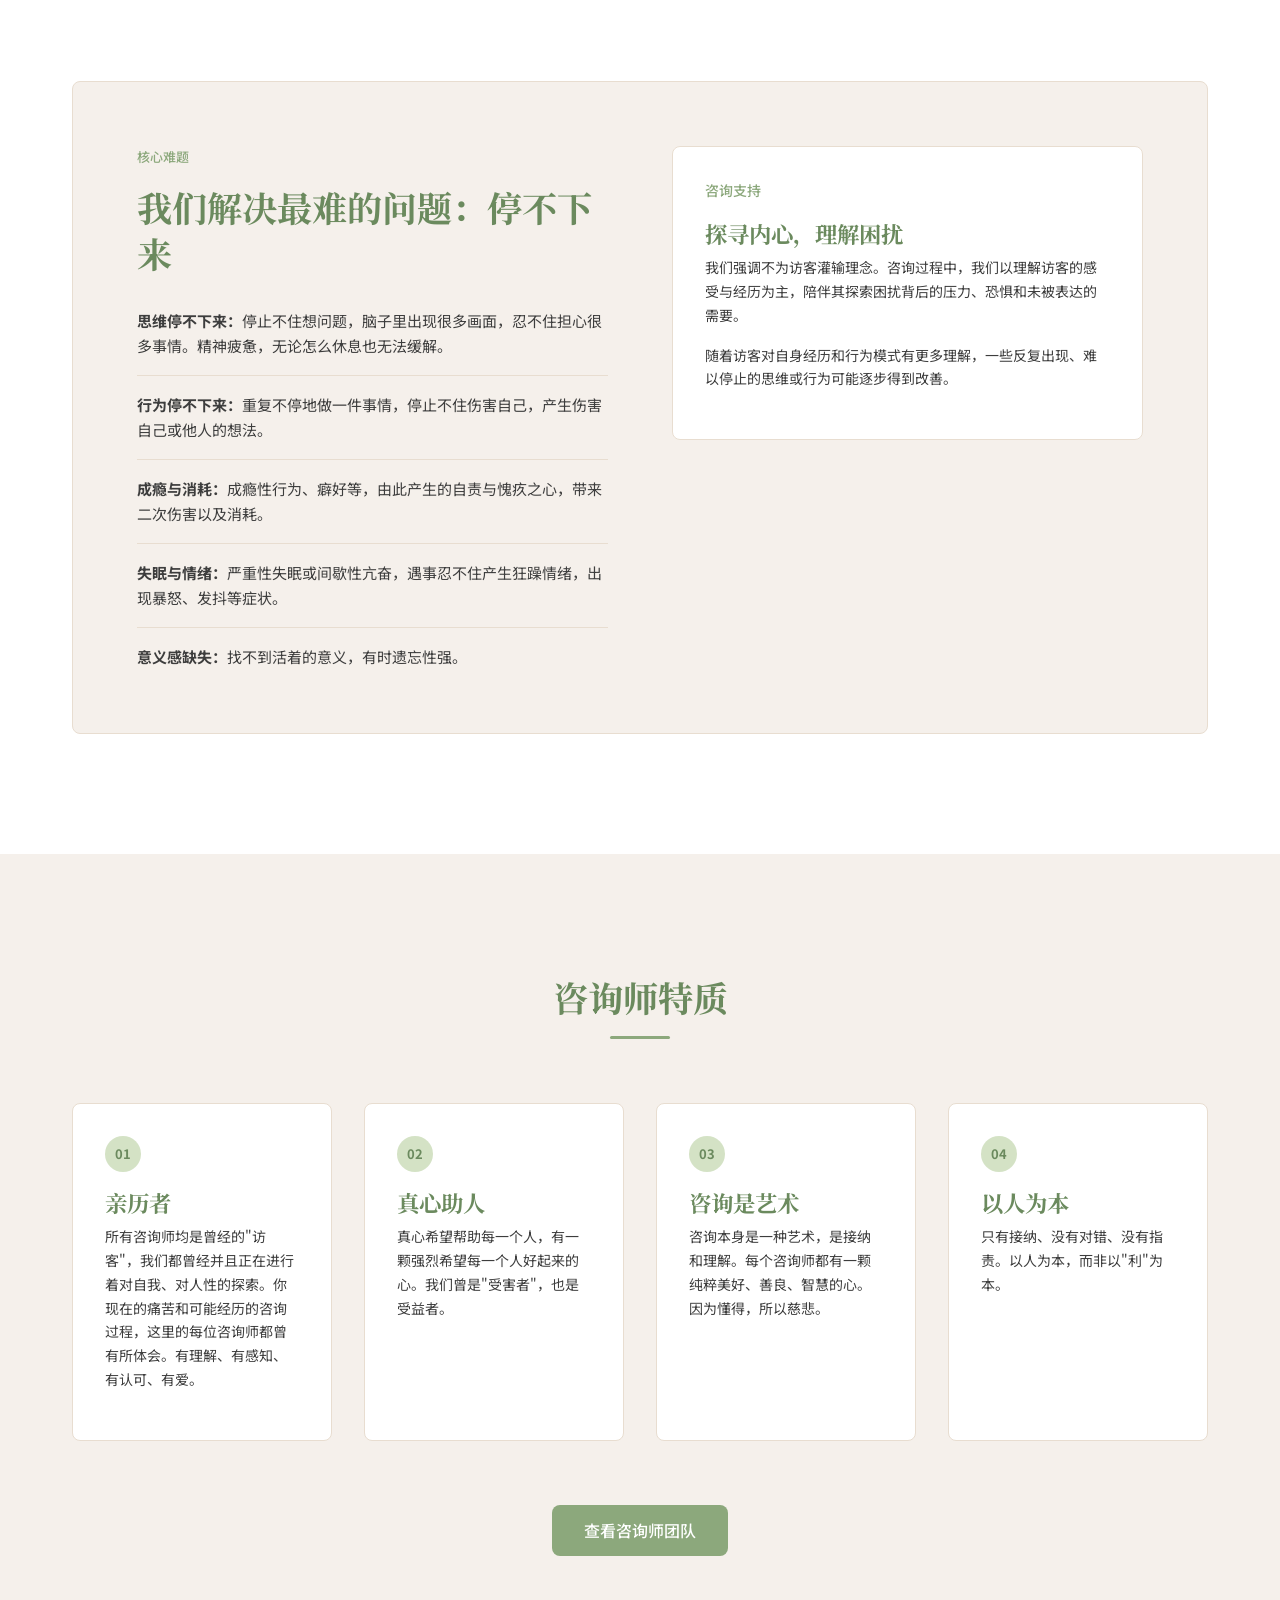
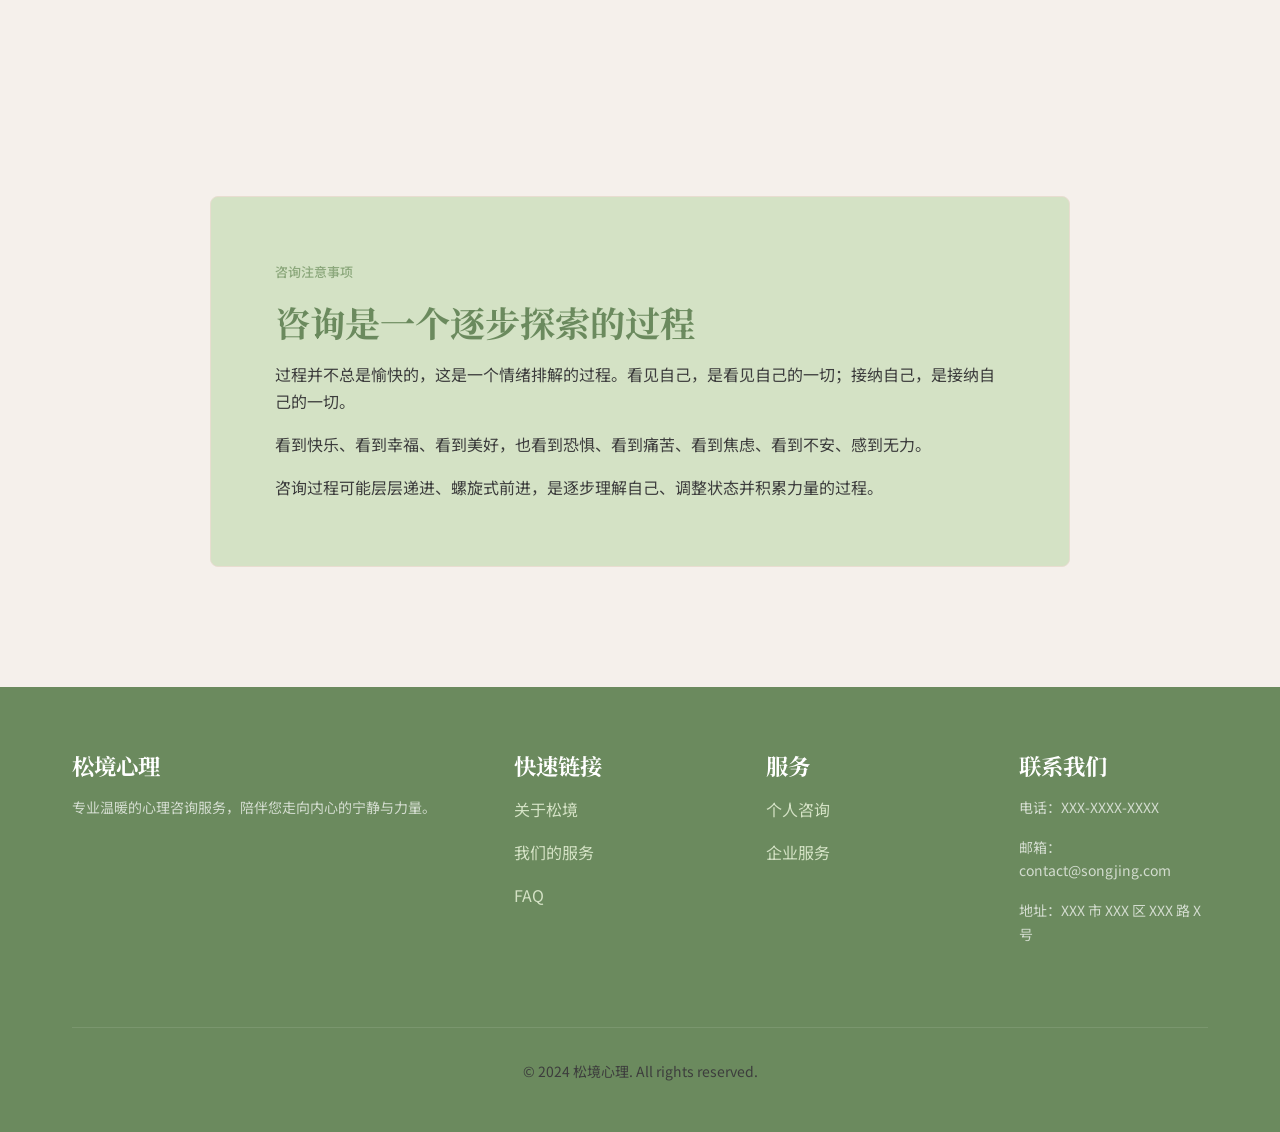
==== commit baf9167b: "Improve mobile responsive layout" ====
--- a/about-us.html
+++ b/about-us.html
@@ -7,15 +7,15 @@
   <link rel="preconnect" href="https://fonts.googleapis.com">
   <link rel="preconnect" href="https://fonts.gstatic.com" crossorigin>
   <link href="https://fonts.googleapis.com/css2?family=Noto+Sans+SC:wght@400;500;700&family=Noto+Serif+SC:wght@600;700&display=swap" rel="stylesheet">
-  <link rel="stylesheet" href="css/style.css">
+  <link rel="stylesheet" href="css/style.css?v=20260611">
 </head>
 <body>
 
 <nav class="nav">
   <div class="container">
     <a href="index.html" class="nav-logo">松境心理</a>
-    <button class="nav-toggle">☰</button>
-    <ul class="nav-links">
+    <button class="nav-toggle" type="button" aria-label="打开导航菜单" aria-controls="primary-navigation" aria-expanded="false">☰</button>
+    <ul class="nav-links" id="primary-navigation">
       <li><a href="index.html">关于松境</a></li>
       <li><a href="about-us.html">关于我们</a></li>
       <li><a href="services.html">我们的服务</a></li>
@@ -224,7 +224,7 @@
   </div>
 </footer>
 
-<script src="js/main.js"></script>
+<script src="js/main.js?v=20260611"></script>
 
 <div class="floating-contact">
   <div class="floating-contact-qr">
--- a/css/style.css
+++ b/css/style.css
@@ -47,6 +47,11 @@
 p { margin-bottom: var(--space-md); color: var(--color-text); }
 a { color: var(--color-primary); text-decoration: none; transition: color 0.3s; }
 a:hover { color: var(--color-primary-dark); }
+button:focus-visible,
+a:focus-visible {
+  outline: 3px solid rgba(107, 138, 94, 0.45);
+  outline-offset: 3px;
+}
 img { max-width: 100%; height: auto; display: block; }
 .container { max-width: var(--max-width); margin: 0 auto; padding: 0 var(--space-lg); }
 .section { padding: var(--space-2xl) 0; }
@@ -707,43 +712,211 @@
 
 /* === Responsive === */
 @media (max-width: 768px) {
+  .section { padding: var(--space-xl) 0; }
+  .section-title { margin-bottom: var(--space-lg); }
+  .container { padding: 0 24px; }
+
+  .nav .container { height: 64px; }
+  .nav-logo { font-size: 1.25rem; }
   .nav-links {
     display: none;
     position: absolute;
-    top: 70px;
+    top: 64px;
     left: 0;
     right: 0;
     background: var(--color-bg);
     flex-direction: column;
-    padding: var(--space-lg);
+    gap: 0;
+    padding: var(--space-sm) 24px var(--space-md);
     border-bottom: 1px solid var(--color-warm);
+    box-shadow: 0 10px 24px rgba(61, 61, 61, 0.08);
   }
   .nav-links.open { display: flex; }
-  .nav-toggle { display: block; }
-  .narrative-row { grid-template-columns: 1fr; }
+  .nav-links li + li { border-top: 1px solid var(--color-warm); }
+  .nav-links a {
+    display: flex;
+    align-items: center;
+    min-height: 48px;
+    font-size: 16px;
+  }
+  .nav-links a::after { display: none; }
+  .nav-toggle {
+    display: inline-flex;
+    align-items: center;
+    justify-content: center;
+    width: 44px;
+    min-height: 44px;
+    font-size: 26px;
+    line-height: 1;
+    border-radius: var(--border-radius);
+  }
+
+  .hero {
+    padding: calc(64px + var(--space-xl)) 0 var(--space-xl);
+    min-height: auto;
+  }
+  .page-hero { padding: calc(64px + 48px) 0 48px; }
+  .hero h1 { font-size: clamp(1.75rem, 8vw, 2.2rem); }
+  .hero p { font-size: 1rem; }
+
+  .narrative-row {
+    grid-template-columns: 1fr;
+    gap: var(--space-lg);
+    margin-bottom: var(--space-xl);
+  }
+  .narrative-row:last-child { margin-bottom: 0; }
   .narrative-row:nth-child(even) .narrative-text { order: 1; }
   .narrative-row:nth-child(even) .narrative-image { order: 2; }
+  .card-grid,
+  .stats-grid,
+  .counselor-grid { gap: var(--space-md); }
+  .card,
+  .testimonial-card,
+  .counselor-info { padding: 24px; }
+  .stats-grid { grid-template-columns: repeat(2, minmax(0, 1fr)); }
+  .stat-number { font-size: 2rem; }
+
   .contact-grid { grid-template-columns: 1fr; }
-  .footer-grid { grid-template-columns: 1fr 1fr; }
+  .contact-info-item { align-items: flex-start; }
+  .footer { padding-top: 48px; }
+  .footer-grid {
+    grid-template-columns: 1fr 1fr;
+    gap: var(--space-lg);
+  }
+  .footer-bottom { margin-top: var(--space-lg); }
+
   .service-highlight,
   .service-notice { grid-template-columns: 1fr; }
   .service-direction-grid,
   .service-process-grid,
-  .service-format-list { grid-template-columns: 1fr; }
+  .service-format-list {
+    grid-template-columns: 1fr;
+    gap: var(--space-md);
+  }
+  .service-lead,
+  .service-highlight,
+  .service-notice,
+  .about-intro,
+  .about-quote,
+  .about-notice,
+  .about-focus { padding: 24px; }
   .service-format-list article:first-child { grid-column: auto; }
   .service-stage {
-    grid-template-columns: 1fr;
-    gap: var(--space-md);
-  }
+    grid-template-columns: 56px 1fr;
+    gap: var(--space-lg);
+  }
+  .service-direction-card,
+  .service-process-step,
+  .service-format-list article,
+  .about-card,
+  .about-list-card,
+  .about-focus-panel { padding: 24px; }
+
   .about-principles,
   .about-trait-grid,
   .about-feature-grid,
-  .about-focus { grid-template-columns: 1fr; }
+  .about-focus {
+    grid-template-columns: 1fr;
+    gap: var(--space-md);
+  }
   .about-focus-panel { position: static; }
-  .hero h1 { font-size: 1.8rem; }
+  .about-quote,
+  .about-team-link { margin-top: var(--space-lg); }
+
+  .faq-question {
+    min-height: 56px;
+    padding: var(--space-md) 24px;
+    gap: var(--space-md);
+  }
+  .faq-answer { padding: 0 24px; }
+  .faq-item.open .faq-answer {
+    padding: var(--space-sm) 24px var(--space-lg);
+  }
+
+  .floating-contact {
+    top: auto;
+    right: var(--space-md);
+    bottom: var(--space-md);
+    transform: none;
+    flex-direction: column;
+    align-items: flex-end;
+    gap: var(--space-sm);
+  }
+  .floating-contact-btn {
+    writing-mode: horizontal-tb;
+    min-height: 44px;
+    padding: 10px 18px;
+    border-radius: 999px;
+    letter-spacing: 1px;
+    box-shadow: 0 4px 14px rgba(61, 61, 61, 0.18);
+  }
+  .floating-contact-btn:hover { padding-right: 18px; }
+  .floating-contact-qr {
+    order: -1;
+    max-width: calc(100vw - 32px);
+    padding: var(--space-md);
+    border-radius: var(--border-radius);
+    box-shadow: 0 6px 20px rgba(61, 61, 61, 0.16);
+  }
+  .floating-contact-qr img {
+    width: min(150px, calc(100vw - 66px)) !important;
+    height: auto !important;
+    aspect-ratio: 1;
+  }
 }
 
 @media (max-width: 480px) {
-  .footer-grid { grid-template-columns: 1fr; }
+  body { line-height: 1.65; }
+  h2 { margin-bottom: 24px; }
+  .section { padding: 56px 0; }
   .container { padding: 0 var(--space-md); }
-}
+  .nav-links { padding-left: var(--space-md); padding-right: var(--space-md); }
+  .page-hero { padding: calc(64px + 40px) 0 40px; }
+  .hero { padding: calc(64px + 48px) 0 48px; }
+  .hero .btn { width: 100%; max-width: 280px; }
+
+  .card,
+  .testimonial-card,
+  .counselor-info,
+  .service-direction-card,
+  .service-process-step,
+  .service-format-list article,
+  .about-card,
+  .about-list-card,
+  .about-focus-panel { padding: 20px; }
+  .service-lead,
+  .service-highlight,
+  .service-notice,
+  .about-intro,
+  .about-quote,
+  .about-notice,
+  .about-focus { padding: 20px; }
+  .service-stage {
+    grid-template-columns: 48px 1fr;
+    gap: var(--space-md);
+  }
+  .service-stage-number {
+    width: 48px;
+    height: 48px;
+  }
+
+  .stats-grid { gap: 24px var(--space-md); }
+  .stat-number { font-size: 1.8rem; }
+  .counselor-grid { grid-template-columns: minmax(0, 1fr); }
+  .counselor-tags { gap: 6px; }
+
+  .faq-question { padding: 14px var(--space-md); }
+  .faq-answer { padding: 0 var(--space-md); }
+  .faq-item.open .faq-answer {
+    padding: var(--space-sm) var(--space-md) var(--space-md);
+  }
+  .contact-info-item { gap: 12px; }
+  .footer-grid {
+    grid-template-columns: 1fr;
+    gap: 24px;
+  }
+  .footer-bottom {
+    margin-top: 24px;
+    padding-top: 24px;
+  }
+}
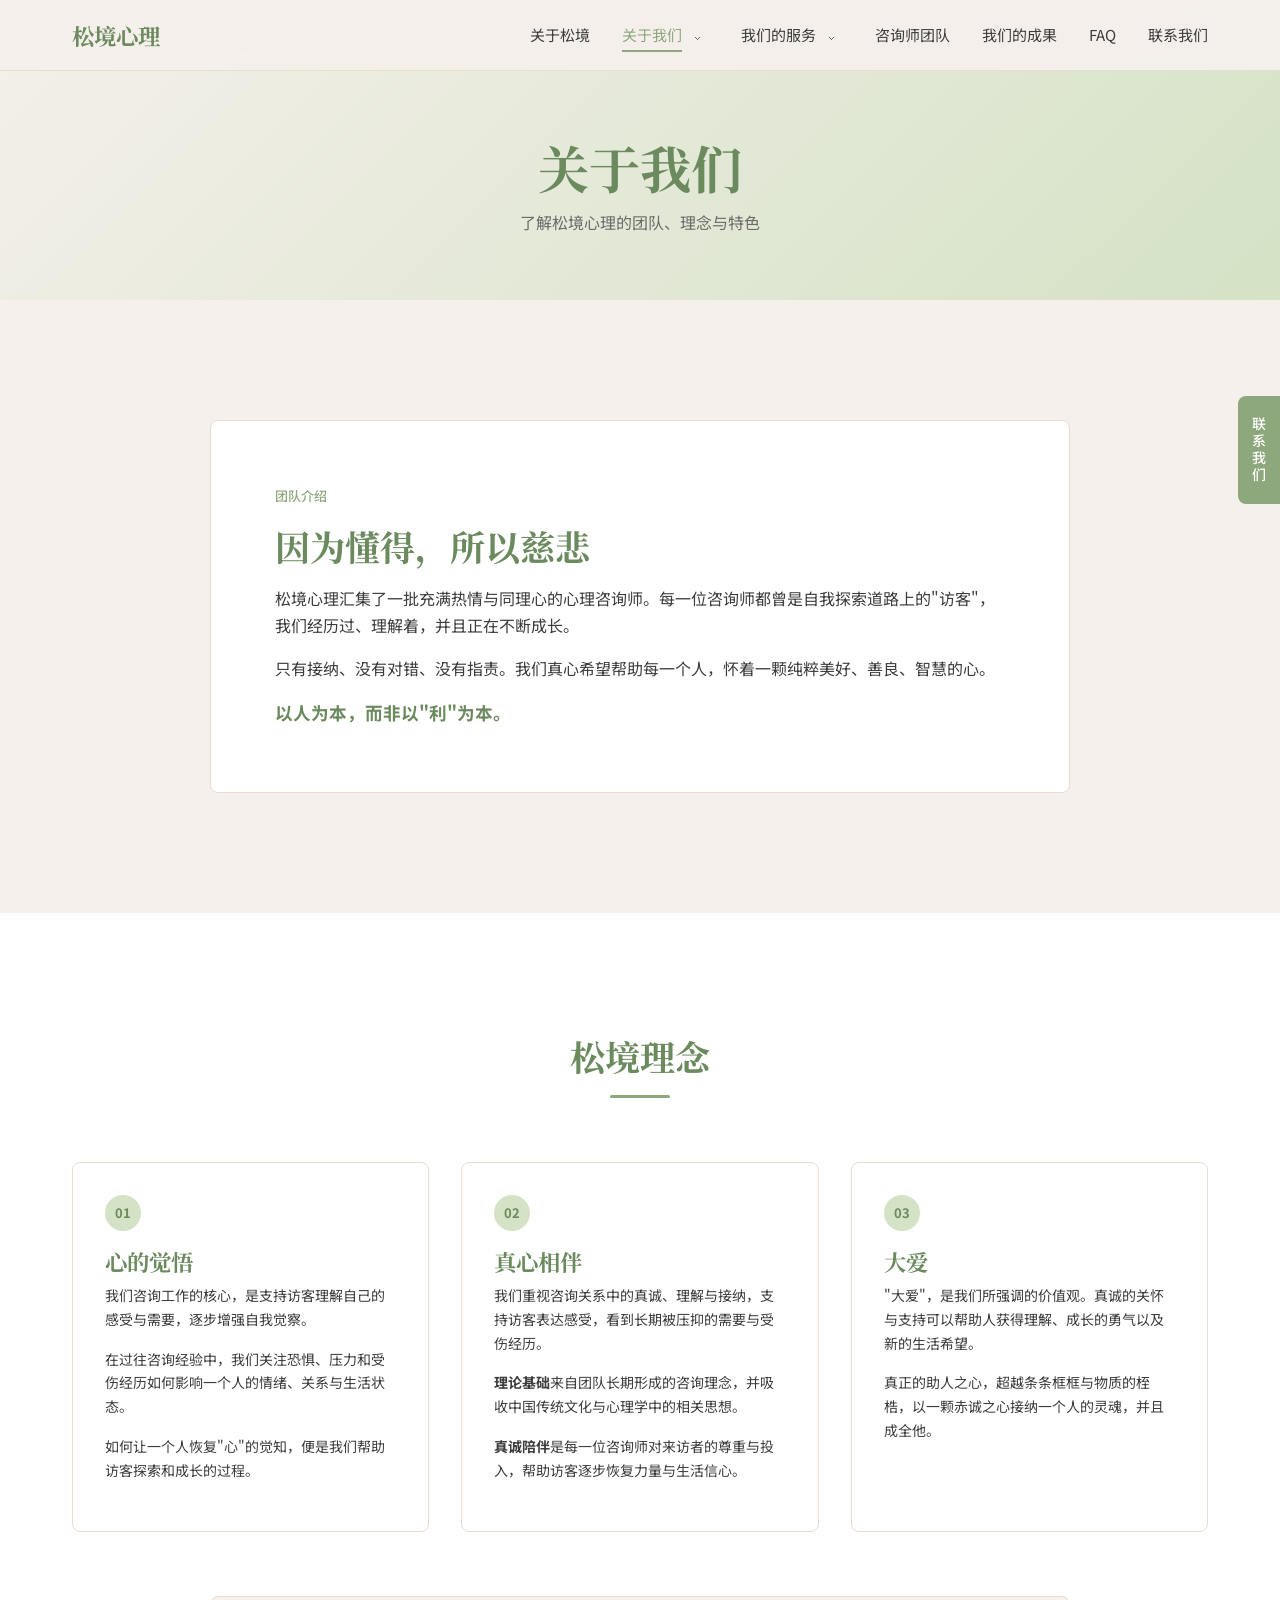
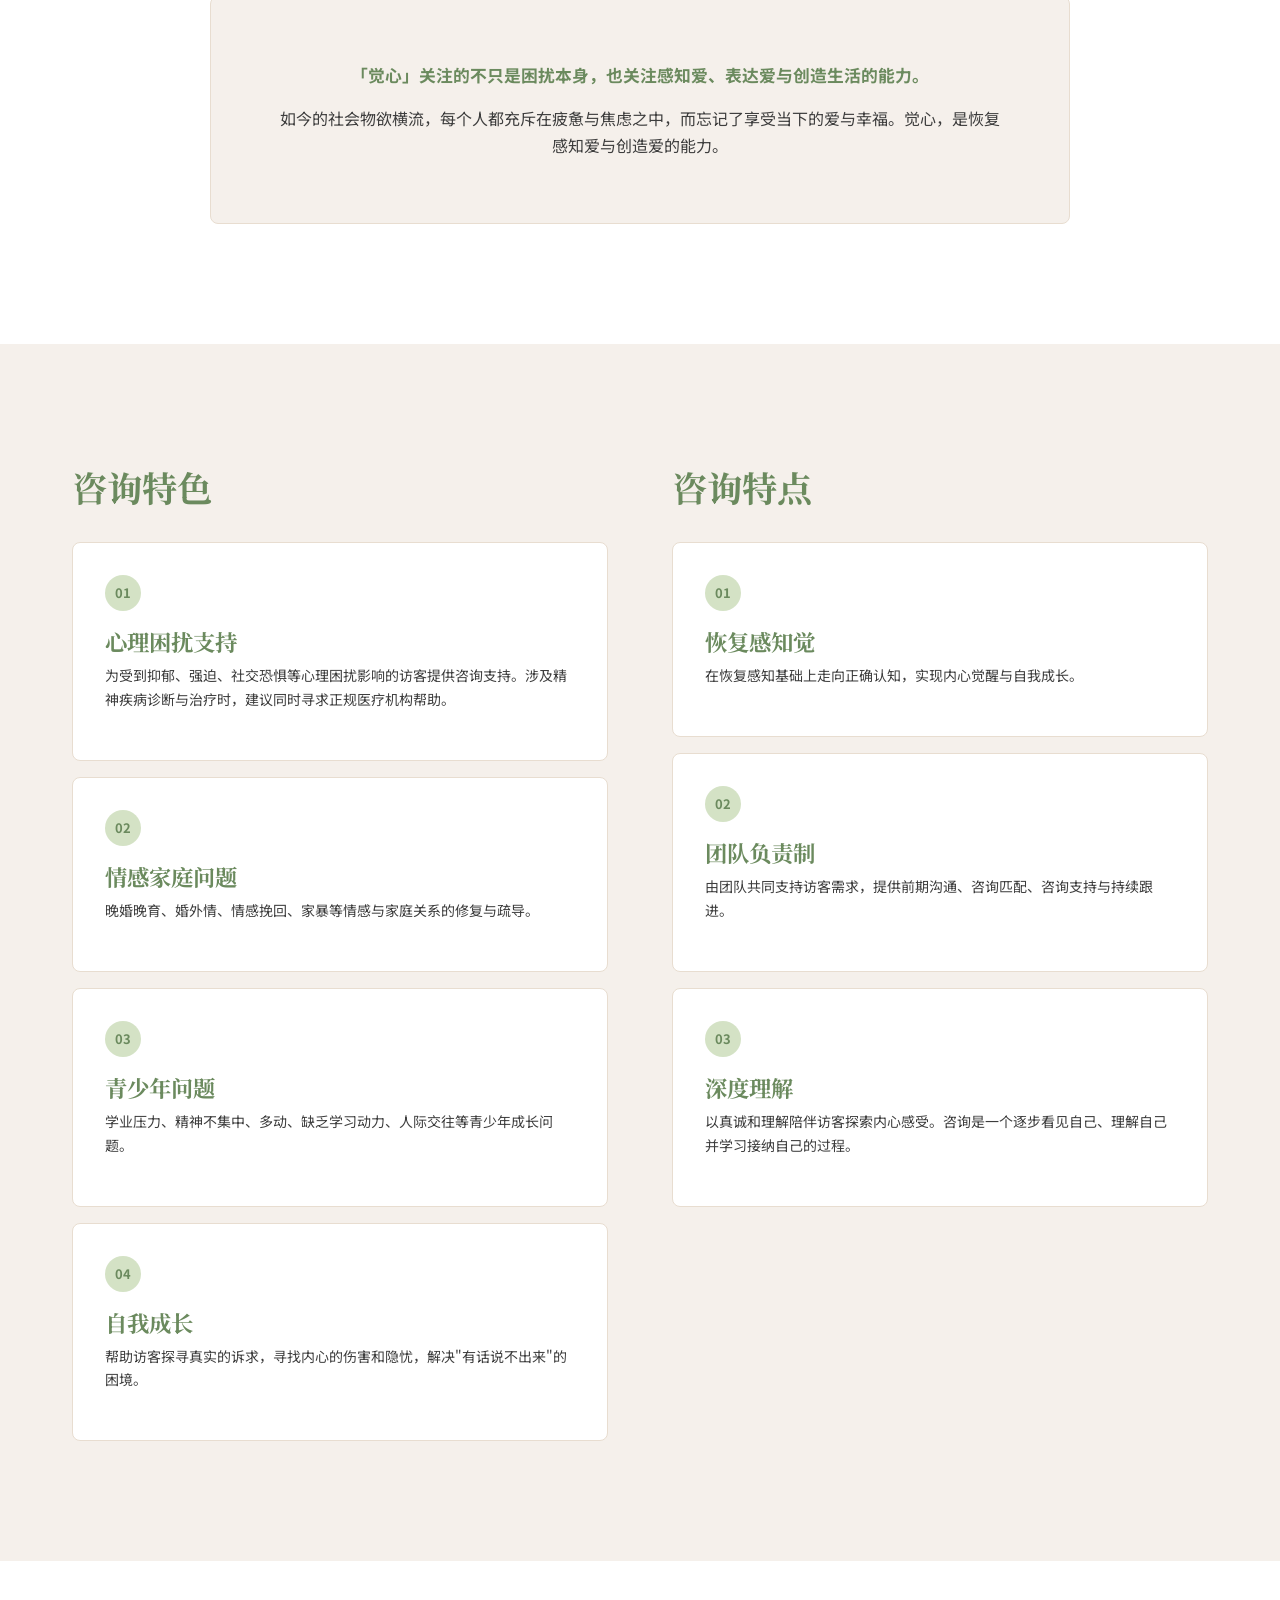
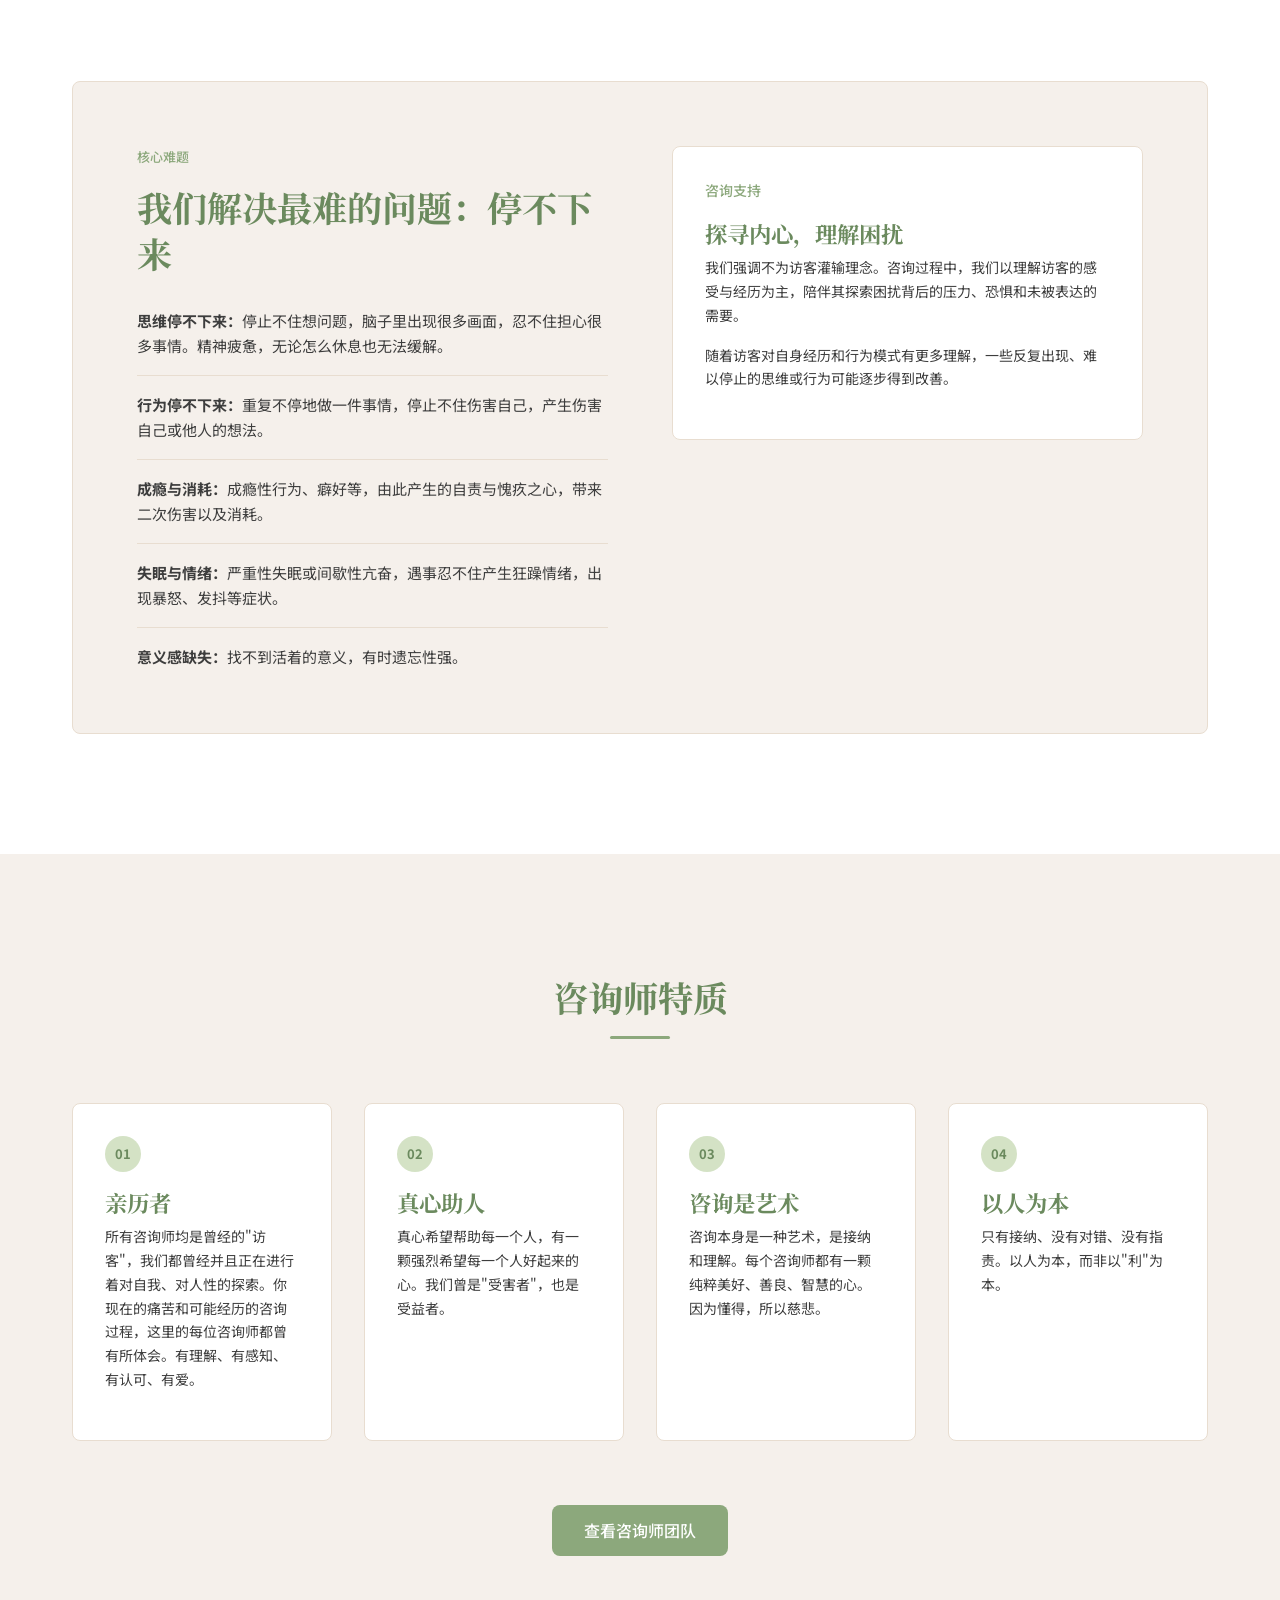
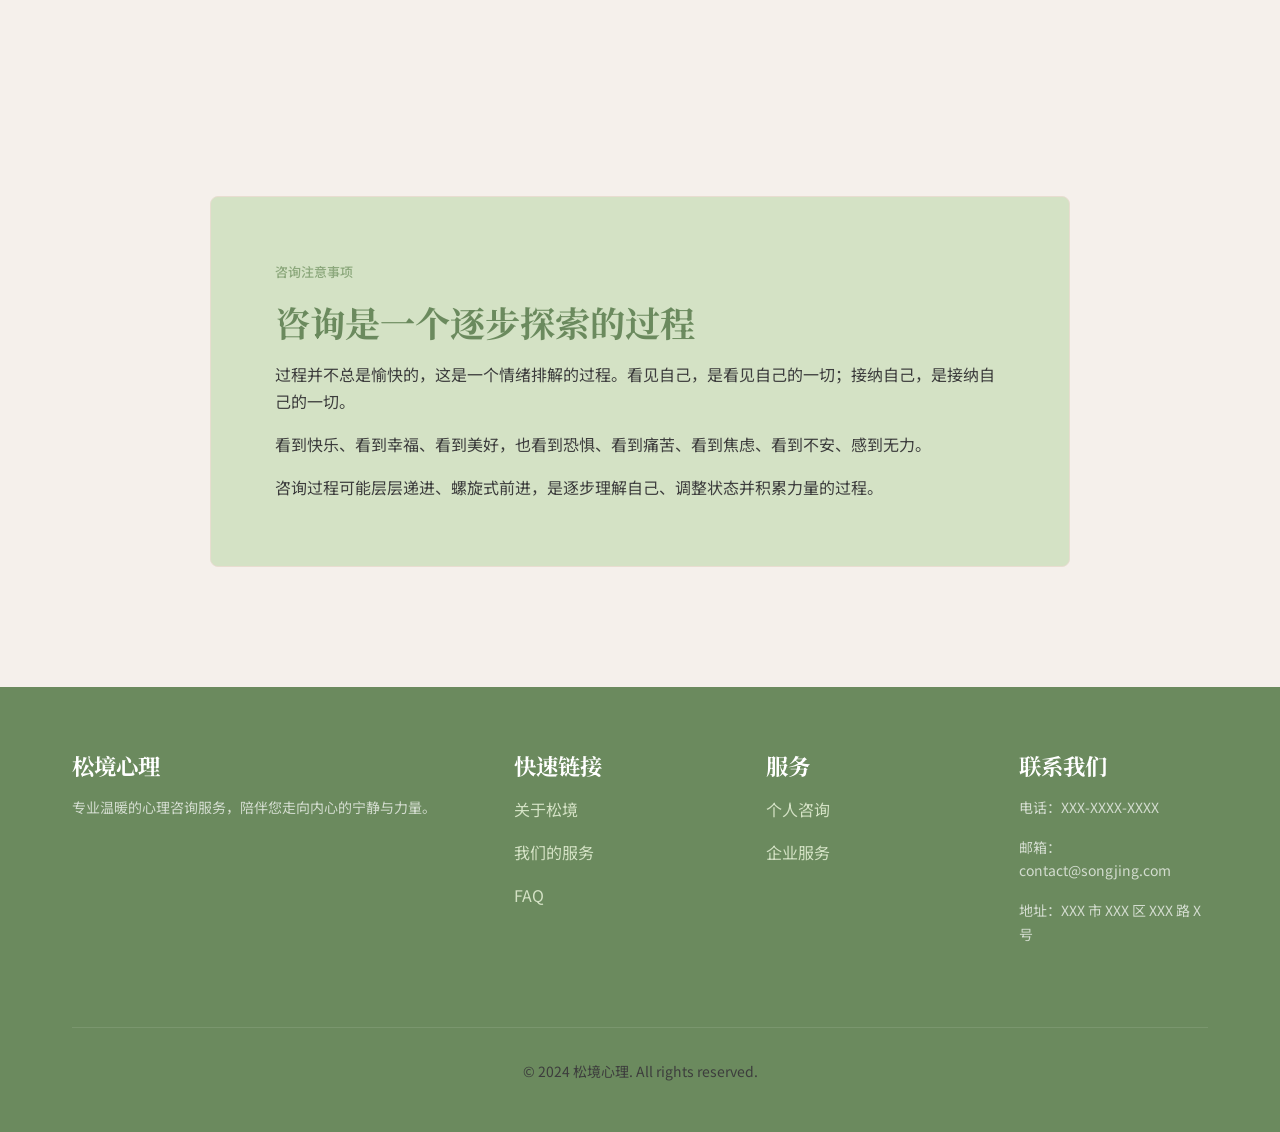
==== commit 61a2c7cb: "Add section dropdown navigation" ====
--- a/about-us.html
+++ b/about-us.html
@@ -7,7 +7,7 @@
   <link rel="preconnect" href="https://fonts.googleapis.com">
   <link rel="preconnect" href="https://fonts.gstatic.com" crossorigin>
   <link href="https://fonts.googleapis.com/css2?family=Noto+Sans+SC:wght@400;500;700&family=Noto+Serif+SC:wght@600;700&display=swap" rel="stylesheet">
-  <link rel="stylesheet" href="css/style.css?v=20260611">
+  <link rel="stylesheet" href="css/style.css?v=20260611-2">
 </head>
 <body>
 
@@ -17,8 +17,30 @@
     <button class="nav-toggle" type="button" aria-label="打开导航菜单" aria-controls="primary-navigation" aria-expanded="false">☰</button>
     <ul class="nav-links" id="primary-navigation">
       <li><a href="index.html">关于松境</a></li>
-      <li><a href="about-us.html">关于我们</a></li>
-      <li><a href="services.html">我们的服务</a></li>
+      <li class="nav-item nav-item-dropdown">
+        <a href="about-us.html" class="nav-parent-link">关于我们</a>
+        <button class="submenu-toggle" type="button" aria-label="展开关于我们的子菜单" aria-controls="about-submenu" aria-expanded="false">⌄</button>
+        <ul class="nav-submenu" id="about-submenu">
+          <li><a href="about-us.html#about-team">团队介绍</a></li>
+          <li><a href="about-us.html#about-philosophy">松境理念</a></li>
+          <li><a href="about-us.html#about-features">咨询特色</a></li>
+          <li><a href="about-us.html#about-challenges">核心难题</a></li>
+          <li><a href="about-us.html#about-counselors">咨询师特质</a></li>
+          <li><a href="about-us.html#about-notice">咨询注意事项</a></li>
+        </ul>
+      </li>
+      <li class="nav-item nav-item-dropdown">
+        <a href="services.html" class="nav-parent-link">我们的服务</a>
+        <button class="submenu-toggle" type="button" aria-label="展开我们的服务子菜单" aria-controls="services-submenu" aria-expanded="false">⌄</button>
+        <ul class="nav-submenu" id="services-submenu">
+          <li><a href="services.html#service-intro">服务介绍</a></li>
+          <li><a href="services.html#service-directions">咨询方向</a></li>
+          <li><a href="services.html#service-stages">咨询阶段</a></li>
+          <li><a href="services.html#service-process">咨询流程</a></li>
+          <li><a href="services.html#service-formats">服务形式</a></li>
+          <li><a href="services.html#service-notice">咨询须知</a></li>
+        </ul>
+      </li>
       <li><a href="counselors.html">咨询师团队</a></li>
       <li><a href="achievements.html">我们的成果</a></li>
       <li><a href="faq.html">FAQ</a></li>
@@ -34,7 +56,7 @@
   </div>
 </section>
 
-<section class="section">
+<section class="section" id="about-team">
   <div class="container">
     <div class="about-intro">
       <p class="service-kicker">团队介绍</p>
@@ -46,7 +68,7 @@
   </div>
 </section>
 
-<section class="section about-band">
+<section class="section about-band" id="about-philosophy">
   <div class="container">
     <h2 class="section-title">松境理念</h2>
     <div class="about-principles">
@@ -78,7 +100,7 @@
   </div>
 </section>
 
-<section class="section">
+<section class="section" id="about-features">
   <div class="container">
     <div class="about-feature-grid">
       <div>
@@ -126,7 +148,7 @@
   </div>
 </section>
 
-<section class="section about-band">
+<section class="section about-band" id="about-challenges">
   <div class="container">
     <div class="about-focus">
       <div>
@@ -150,7 +172,7 @@
   </div>
 </section>
 
-<section class="section">
+<section class="section" id="about-counselors">
   <div class="container">
     <h2 class="section-title">咨询师特质</h2>
     <div class="about-trait-grid">
@@ -181,7 +203,7 @@
   </div>
 </section>
 
-<section class="section">
+<section class="section" id="about-notice">
   <div class="container">
     <div class="about-notice">
       <p class="service-kicker">咨询注意事项</p>
@@ -224,7 +246,7 @@
   </div>
 </footer>
 
-<script src="js/main.js?v=20260611"></script>
+<script src="js/main.js?v=20260611-2"></script>
 
 <div class="floating-contact">
   <div class="floating-contact-qr">
--- a/css/style.css
+++ b/css/style.css
@@ -126,6 +126,14 @@
   gap: var(--space-lg);
   list-style: none;
 }
+.nav-item {
+  position: relative;
+}
+.nav-item-dropdown {
+  display: flex;
+  align-items: center;
+  gap: 3px;
+}
 .nav-links a {
   font-size: 15px;
   color: var(--color-text);
@@ -144,6 +152,46 @@
 .nav-links a:hover::after,
 .nav-links a.active::after { width: 100%; }
 .nav-links a.active { color: var(--color-primary); }
+.submenu-toggle {
+  display: inline-flex;
+  align-items: center;
+  justify-content: center;
+  width: 24px;
+  height: 28px;
+  border: none;
+  background: transparent;
+  color: var(--color-text-light);
+  cursor: pointer;
+  font-size: 16px;
+  line-height: 1;
+  transition: color 0.2s, transform 0.2s;
+}
+.nav-item-dropdown.submenu-open > .submenu-toggle {
+  color: var(--color-primary-dark);
+  transform: rotate(180deg);
+}
+.nav-submenu {
+  display: none;
+  list-style: none;
+  background: var(--color-bg);
+  border: 1px solid var(--color-warm);
+  border-radius: var(--border-radius);
+  box-shadow: 0 10px 24px rgba(61, 61, 61, 0.12);
+}
+.nav-submenu a {
+  display: block;
+  padding: 9px 12px;
+  white-space: nowrap;
+  font-size: 14px;
+  border-radius: 5px;
+}
+.nav-submenu a::after { display: none; }
+.nav-submenu a:hover,
+.nav-submenu a:focus-visible,
+.nav-submenu a.active {
+  background: var(--color-light);
+  color: var(--color-primary-dark);
+}
 .nav-toggle {
   display: none;
   background: none;
@@ -151,6 +199,36 @@
   font-size: 24px;
   cursor: pointer;
   color: var(--color-text);
+}
+
+[id^="about-"],
+[id^="service-"] {
+  scroll-margin-top: 88px;
+}
+
+@media (min-width: 769px) {
+  .nav-submenu {
+    position: absolute;
+    top: calc(100% + 12px);
+    left: 50%;
+    z-index: 20;
+    min-width: 176px;
+    padding: var(--space-sm);
+    transform: translateX(-50%);
+  }
+  .nav-submenu::before {
+    content: '';
+    position: absolute;
+    right: 0;
+    bottom: 100%;
+    left: 0;
+    height: 12px;
+  }
+  .nav-item-dropdown:hover > .nav-submenu,
+  .nav-item-dropdown:focus-within > .nav-submenu,
+  .nav-item-dropdown.submenu-open > .nav-submenu {
+    display: block;
+  }
 }
 
 /* === Footer === */
@@ -732,7 +810,10 @@
     box-shadow: 0 10px 24px rgba(61, 61, 61, 0.08);
   }
   .nav-links.open { display: flex; }
-  .nav-links li + li { border-top: 1px solid var(--color-warm); }
+  .nav-links > li + li { border-top: 1px solid var(--color-warm); }
+  .nav-links > li {
+    width: 100%;
+  }
   .nav-links a {
     display: flex;
     align-items: center;
@@ -740,6 +821,43 @@
     font-size: 16px;
   }
   .nav-links a::after { display: none; }
+  .nav-item-dropdown {
+    display: flex;
+    flex-wrap: wrap;
+    gap: 0;
+  }
+  .nav-item-dropdown > .nav-parent-link {
+    flex: 1;
+    min-width: 0;
+  }
+  .submenu-toggle {
+    width: 44px;
+    min-height: 44px;
+    font-size: 20px;
+  }
+  .nav-submenu {
+    position: static;
+    width: 100%;
+    margin: 0 0 var(--space-sm);
+    padding: var(--space-xs) var(--space-sm);
+    border: none;
+    border-left: 3px solid var(--color-secondary);
+    border-radius: 0 var(--border-radius) var(--border-radius) 0;
+    box-shadow: none;
+    background: rgba(212, 226, 197, 0.35);
+  }
+  .nav-item-dropdown.submenu-open > .nav-submenu {
+    display: block;
+  }
+  .nav-submenu li + li {
+    border-top: 1px solid rgba(181, 201, 168, 0.55);
+  }
+  .nav-submenu a {
+    min-height: 44px;
+    padding: 8px 12px;
+    font-size: 15px;
+    white-space: normal;
+  }
   .nav-toggle {
     display: inline-flex;
     align-items: center;
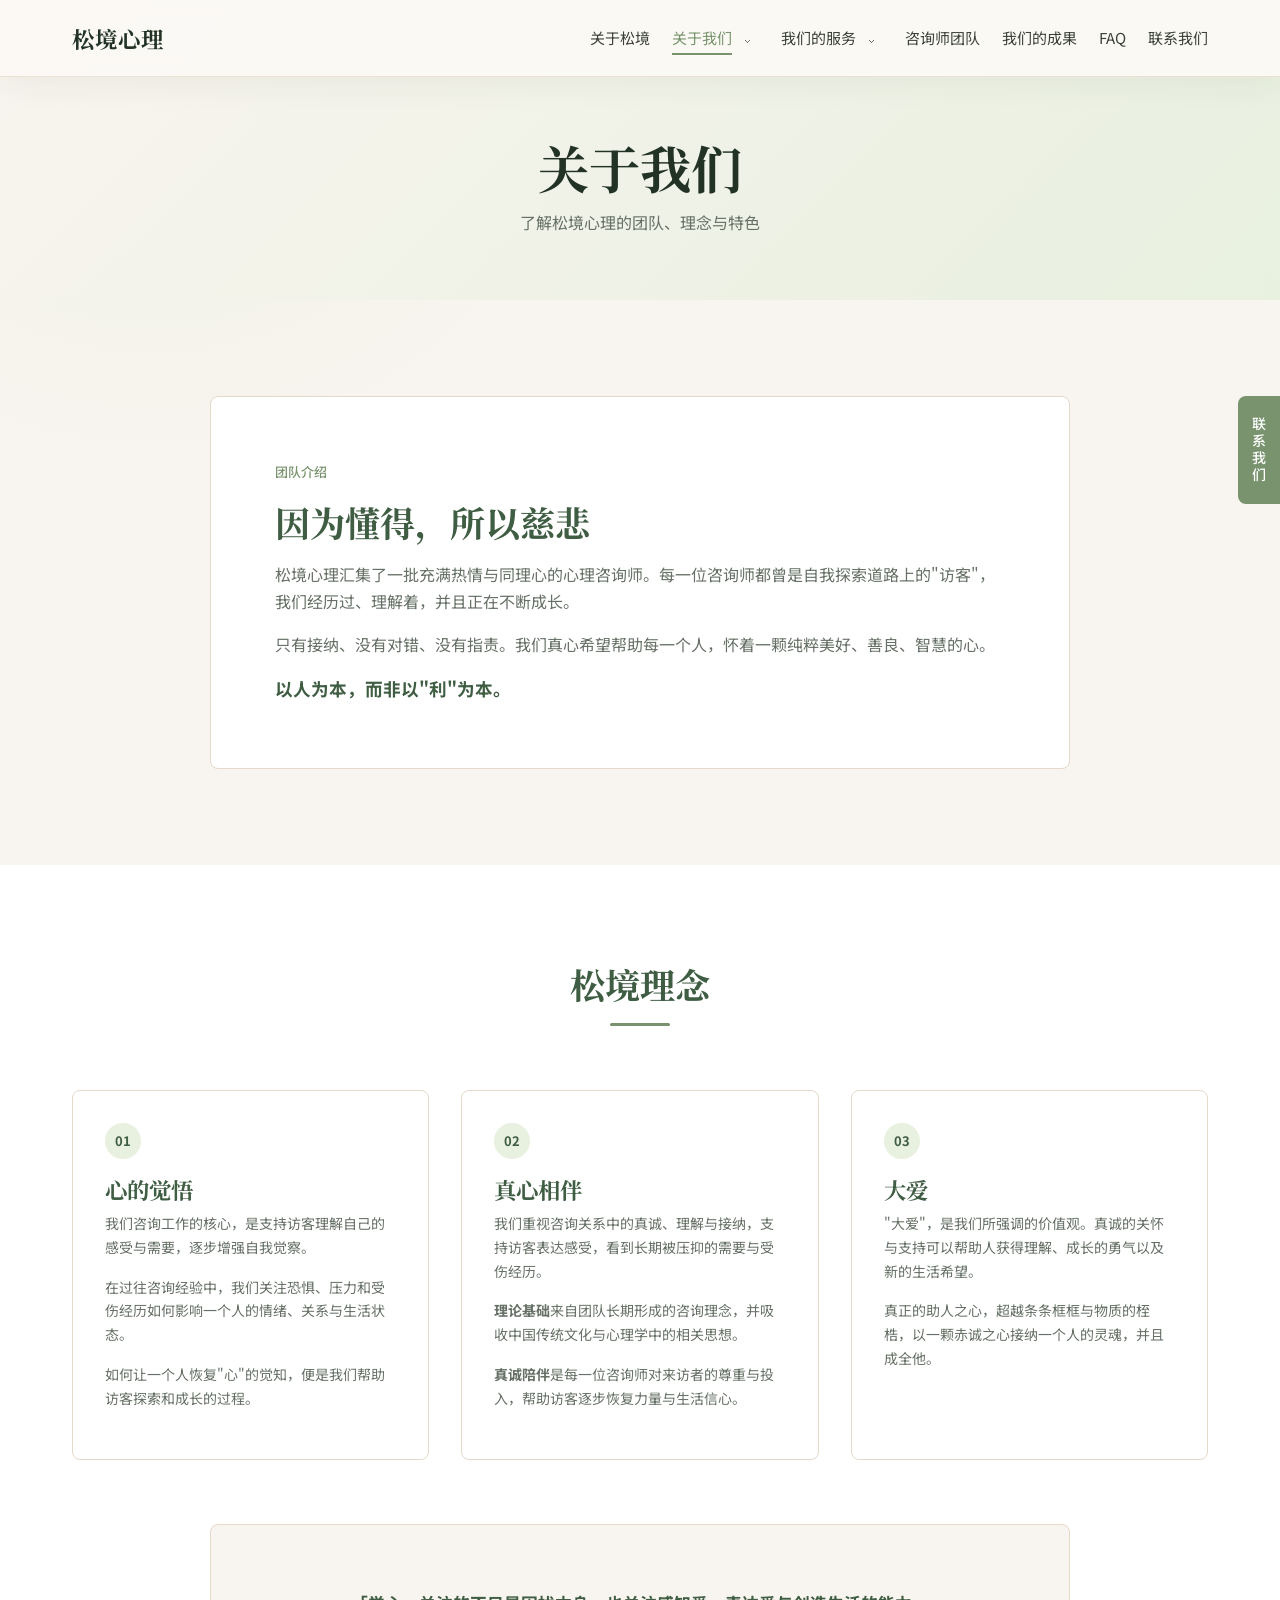
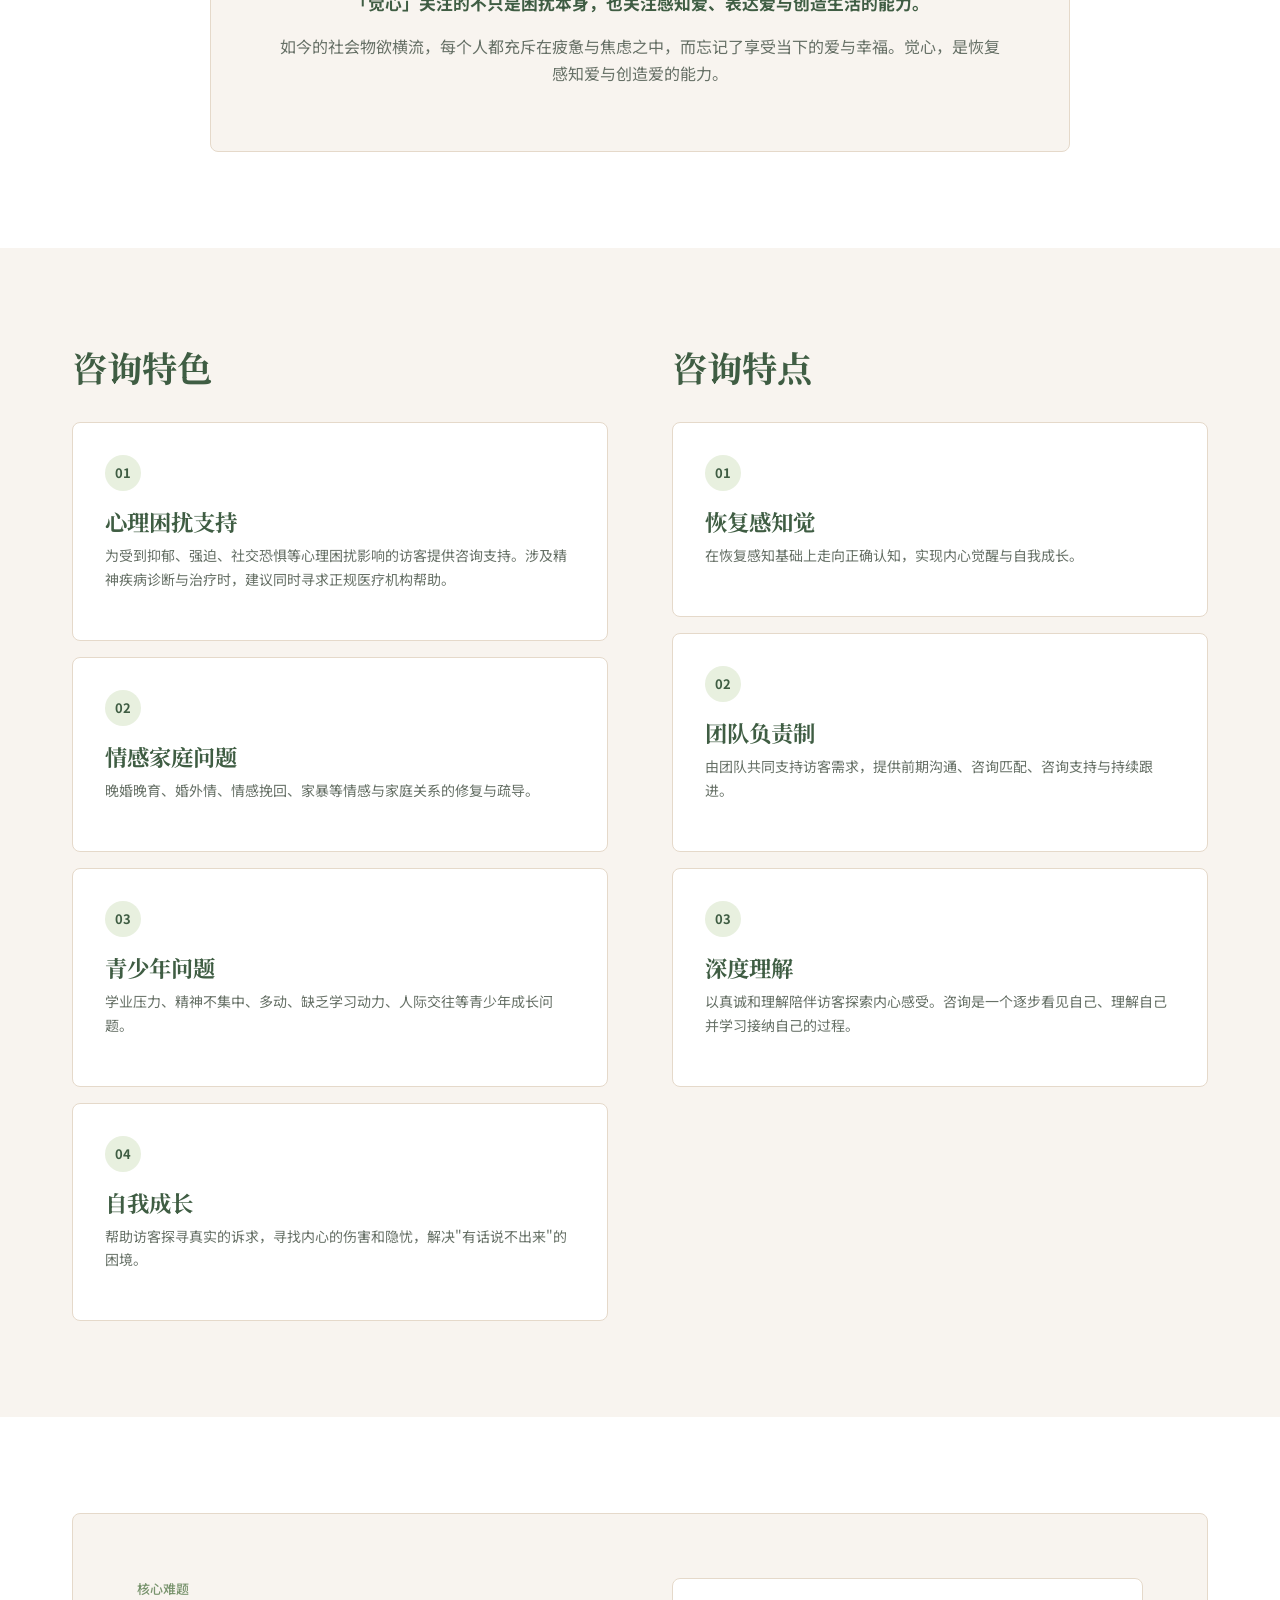
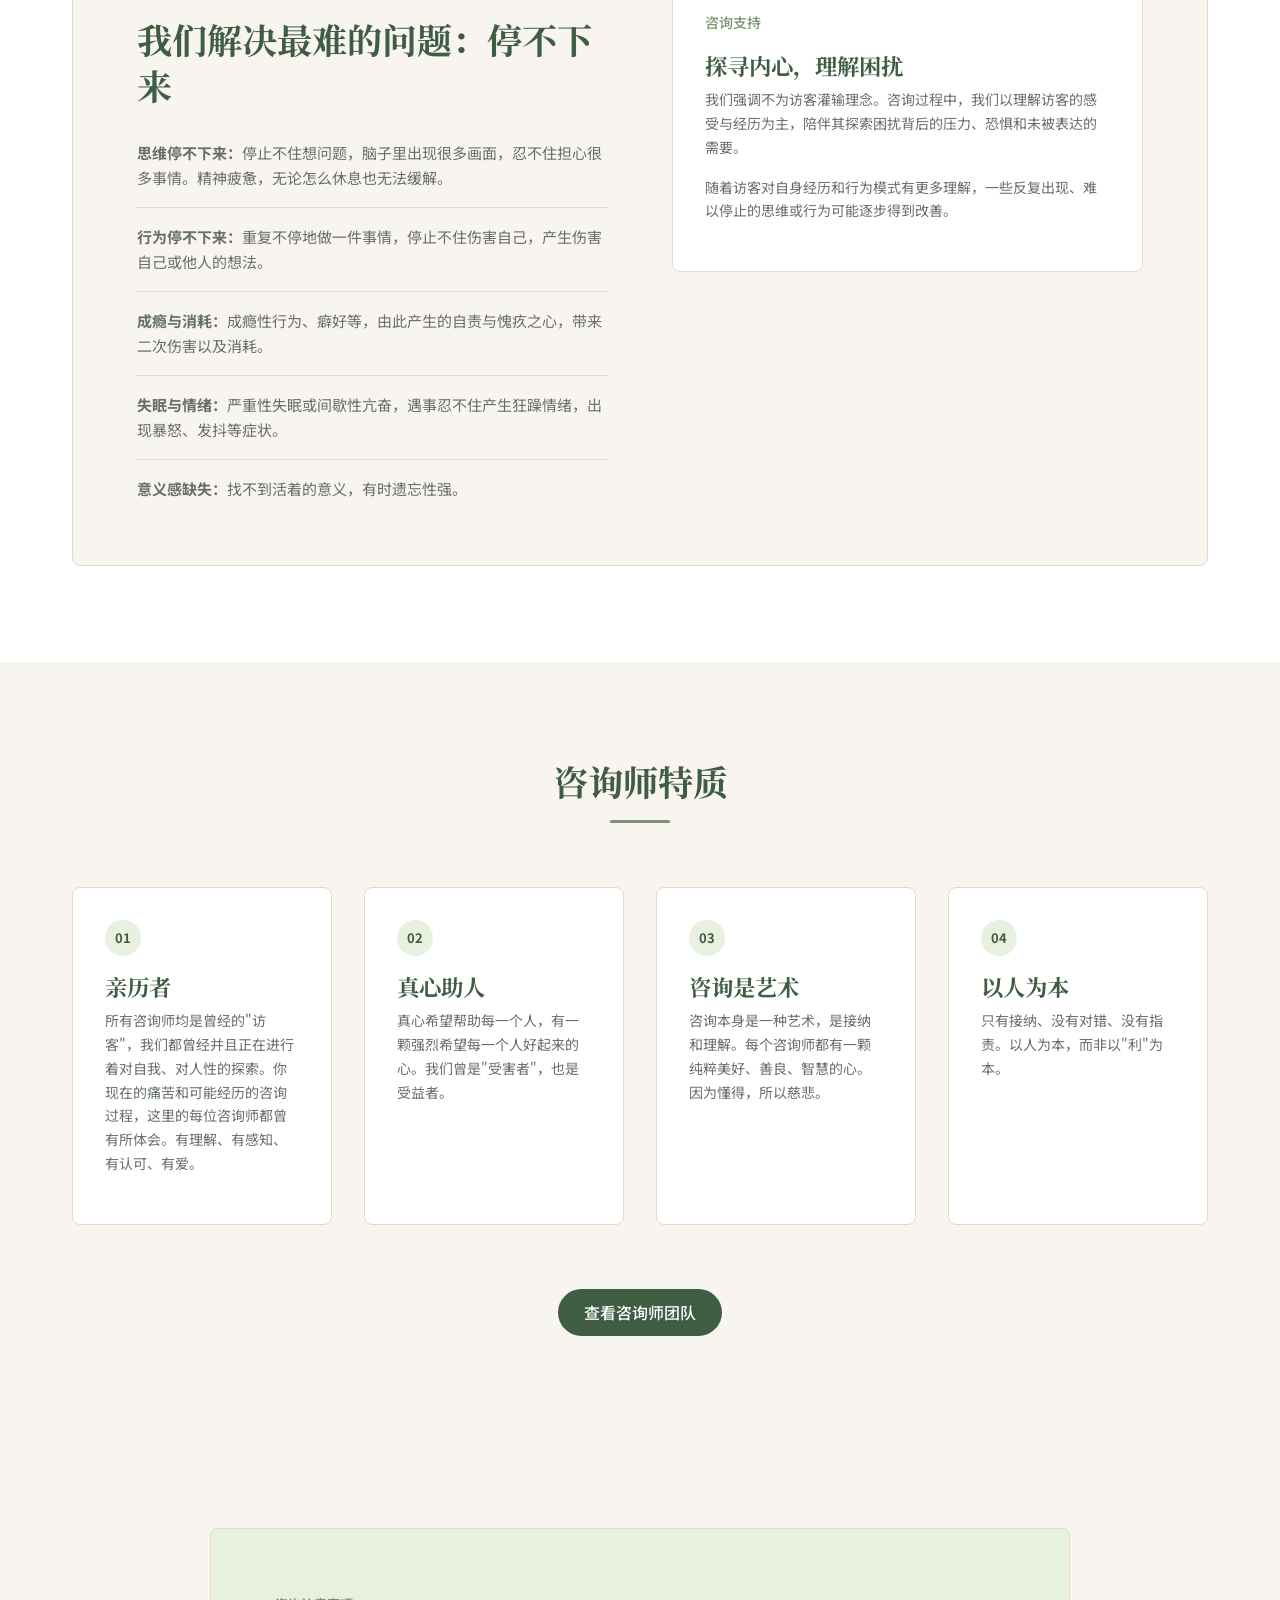
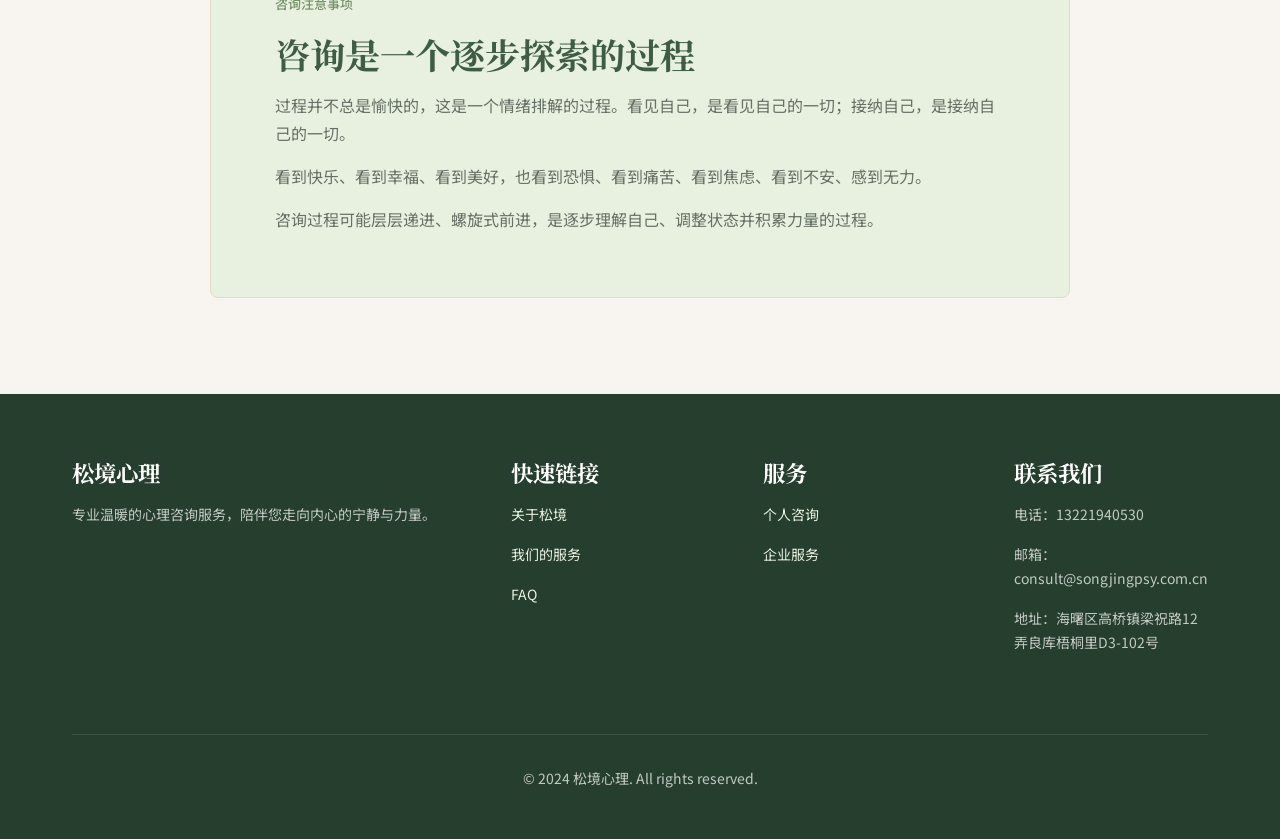
==== commit 5833cf20: "Improve website layout and visual style" ====
--- a/about-us.html
+++ b/about-us.html
@@ -7,6 +7,7 @@
   <link rel="preconnect" href="https://fonts.googleapis.com">
   <link rel="preconnect" href="https://fonts.gstatic.com" crossorigin>
   <link href="https://fonts.googleapis.com/css2?family=Noto+Sans+SC:wght@400;500;700&family=Noto+Serif+SC:wght@600;700&display=swap" rel="stylesheet">
+  <link rel="icon" href="assets/favicon.svg" type="image/svg+xml">
   <link rel="stylesheet" href="css/style.css?v=20260611-2">
 </head>
 <body>
@@ -220,7 +221,7 @@
     <div class="footer-grid">
       <div>
         <h3>松境心理</h3>
-        <p style="color:rgba(255,255,255,0.7);font-size:14px;">专业温暖的心理咨询服务，陪伴您走向内心的宁静与力量。</p>
+        <p>专业温暖的心理咨询服务，陪伴您走向内心的宁静与力量。</p>
       </div>
       <div>
         <h3>快速链接</h3>
@@ -235,9 +236,9 @@
       </div>
       <div>
         <h3>联系我们</h3>
-        <p style="color:rgba(255,255,255,0.7);font-size:14px;">电话：XXX-XXXX-XXXX</p>
-        <p style="color:rgba(255,255,255,0.7);font-size:14px;">邮箱：contact@songjing.com</p>
-        <p style="color:rgba(255,255,255,0.7);font-size:14px;">地址：XXX 市 XXX 区 XXX 路 X 号</p>
+        <p>电话：13221940530</p>
+        <p>邮箱：consult@songjingpsy.com.cn</p>
+        <p>地址：海曙区高桥镇梁祝路12弄良库梧桐里D3-102号</p>
       </div>
     </div>
     <div class="footer-bottom">
--- a/css/style.css
+++ b/css/style.css
@@ -1,15 +1,17 @@
 /* === Design Tokens === */
 :root {
   /* Morandi Green Palette */
-  --color-primary: #8CA87C;
-  --color-primary-dark: #6B8A5E;
-  --color-secondary: #B5C9A8;
-  --color-light: #D4E2C5;
-  --color-warm: #E8DDD0;
-  --color-bg: #F5F0EB;
+  --color-primary: #78936D;
+  --color-primary-dark: #3F5D43;
+  --color-secondary: #AFC3A2;
+  --color-light: #E8F0DF;
+  --color-warm: #E5D9CA;
+  --color-bg: #F8F4EF;
   --color-white: #FFFFFF;
-  --color-text: #3D3D3D;
-  --color-text-light: #6B6B6B;
+  --color-text: #2F332F;
+  --color-text-light: #667066;
+  --color-ink: #223326;
+  --color-panel: #FCFAF6;
 
   /* Typography */
   --font-heading: 'Noto Serif SC', serif;
@@ -26,6 +28,7 @@
   /* Layout */
   --max-width: 1200px;
   --border-radius: 8px;
+  --shadow-soft: 0 18px 48px rgba(47, 51, 47, 0.1);
 }
 
 /* === Reset === */
@@ -750,6 +753,48 @@
   gap: var(--space-md);
   margin-bottom: var(--space-md);
   font-size: 15px;
+}
+.map-navigation-link {
+  position: relative;
+  display: inline-block;
+  width: 100%;
+  max-width: 600px;
+  aspect-ratio: 3 / 1;
+  overflow: hidden;
+  border-radius: var(--border-radius);
+  background: var(--color-secondary);
+  color: var(--color-white);
+  text-decoration: none;
+  box-shadow: 0 8px 24px rgba(61, 61, 61, 0.12);
+  transition: opacity 0.3s, transform 0.3s;
+}
+.map-navigation-link:hover,
+.map-navigation-link:focus-visible {
+  color: var(--color-white);
+  opacity: 0.92;
+  transform: translateY(-2px);
+}
+.map-navigation-link:focus-visible {
+  outline: 2px solid var(--color-primary);
+  outline-offset: 3px;
+}
+.map-navigation-link img {
+  width: 100%;
+  height: 100%;
+  object-fit: cover;
+}
+.map-navigation-link span {
+  position: absolute;
+  right: var(--space-md);
+  bottom: var(--space-md);
+  padding: 8px 16px;
+  border-radius: 999px;
+  background: rgba(61, 83, 53, 0.82);
+  color: var(--color-white);
+  font-size: 15px;
+  font-weight: 500;
+  line-height: 1.4;
+  box-shadow: 0 4px 12px rgba(61, 61, 61, 0.2);
 }
 
 /* === Achievements === */
@@ -1038,3 +1083,607 @@
     padding-top: 24px;
   }
 }
+
+/* === 2026 Formal Website Refresh === */
+body {
+  background:
+    radial-gradient(circle at 12% 0%, rgba(232, 240, 223, 0.85), transparent 28rem),
+    var(--color-bg);
+}
+
+h1 {
+  color: var(--color-ink);
+  letter-spacing: 0;
+}
+
+h2,
+h3 {
+  color: var(--color-primary-dark);
+}
+
+p {
+  color: var(--color-text-light);
+}
+
+.section {
+  padding: 96px 0;
+}
+
+.section-white {
+  background: rgba(255, 255, 255, 0.72);
+}
+
+.section-heading {
+  max-width: 720px;
+  margin: 0 auto 48px;
+  text-align: center;
+}
+
+.section-heading h2 {
+  margin-bottom: 16px;
+}
+
+.section-heading p:last-child {
+  margin-bottom: 0;
+}
+
+.eyebrow {
+  color: var(--color-primary);
+  font-size: 13px;
+  font-weight: 700;
+  letter-spacing: 0.08em;
+  text-transform: uppercase;
+  margin-bottom: 12px;
+}
+
+.btn {
+  border-radius: 999px;
+  padding: 13px 26px;
+  line-height: 1.3;
+}
+
+.btn-primary {
+  background: var(--color-primary-dark);
+}
+
+.btn-primary:hover {
+  background: #2F4934;
+  box-shadow: 0 12px 28px rgba(63, 93, 67, 0.22);
+}
+
+.btn-outline {
+  border: 1px solid rgba(63, 93, 67, 0.35);
+  color: var(--color-primary-dark);
+  background: rgba(255, 255, 255, 0.62);
+}
+
+.btn-outline:hover {
+  background: var(--color-primary-dark);
+  border-color: var(--color-primary-dark);
+}
+
+.text-link {
+  display: inline-flex;
+  align-items: center;
+  color: var(--color-primary-dark);
+  font-weight: 700;
+}
+
+.text-link::after {
+  content: '→';
+  margin-left: 8px;
+  transition: transform 0.2s ease;
+}
+
+.text-link:hover::after {
+  transform: translateX(3px);
+}
+
+.nav {
+  background: rgba(252, 250, 246, 0.9);
+  border-bottom: 1px solid rgba(229, 217, 202, 0.76);
+  box-shadow: 0 8px 30px rgba(47, 51, 47, 0.05);
+}
+
+.nav .container {
+  height: 76px;
+}
+
+.nav-logo {
+  color: var(--color-ink);
+  letter-spacing: 0.04em;
+}
+
+.nav-links {
+  align-items: center;
+  gap: 22px;
+}
+
+.nav-links a {
+  color: #3B403B;
+}
+
+.nav-cta a {
+  min-height: 38px;
+  display: inline-flex;
+  align-items: center;
+  padding: 0 18px;
+  color: var(--color-white);
+  background: var(--color-primary-dark);
+  border-radius: 999px;
+}
+
+.nav-cta a:hover {
+  color: var(--color-white);
+  background: #2F4934;
+}
+
+.nav-cta a::after {
+  display: none;
+}
+
+.footer {
+  background: #263E2D;
+}
+
+.footer p {
+  color: rgba(255, 255, 255, 0.72);
+  font-size: 14px;
+}
+
+.hero-home {
+  position: relative;
+  overflow: hidden;
+  padding: 158px 0 96px;
+  text-align: left;
+  background:
+    linear-gradient(135deg, rgba(248, 244, 239, 0.96) 0%, rgba(232, 240, 223, 0.95) 100%);
+}
+
+.hero-home::before {
+  content: '';
+  position: absolute;
+  inset: auto -12% -30% 48%;
+  width: 720px;
+  height: 720px;
+  border-radius: 50%;
+  background: rgba(120, 147, 109, 0.12);
+}
+
+.hero-grid {
+  position: relative;
+  display: grid;
+  grid-template-columns: minmax(0, 1.08fr) minmax(360px, 0.92fr);
+  gap: 72px;
+  align-items: center;
+}
+
+.hero-copy h1 {
+  max-width: 720px;
+  margin-bottom: 22px;
+  font-size: clamp(2.45rem, 4.9vw, 4.65rem);
+}
+
+.hero-home .hero-lead {
+  max-width: 680px;
+  margin: 0 0 30px;
+  color: var(--color-text);
+  font-size: 1.1rem;
+}
+
+.hero-actions {
+  display: flex;
+  flex-wrap: wrap;
+  gap: 14px;
+  margin-bottom: 28px;
+}
+
+.hero-trust {
+  display: flex;
+  flex-wrap: wrap;
+  gap: 10px;
+}
+
+.hero-trust span {
+  display: inline-flex;
+  align-items: center;
+  min-height: 34px;
+  padding: 6px 13px;
+  border: 1px solid rgba(63, 93, 67, 0.16);
+  border-radius: 999px;
+  background: rgba(255, 255, 255, 0.62);
+  color: var(--color-text-light);
+  font-size: 13px;
+}
+
+.hero-panel {
+  display: grid;
+  grid-template-columns: repeat(2, minmax(0, 1fr));
+  gap: 16px;
+}
+
+.hero-panel-card {
+  position: relative;
+  overflow: hidden;
+  border: 1px solid rgba(229, 217, 202, 0.86);
+  border-radius: 8px;
+  background: rgba(255, 255, 255, 0.72);
+  box-shadow: var(--shadow-soft);
+}
+
+.hero-panel-card.main {
+  grid-column: 1 / -1;
+  min-height: 360px;
+  padding: 40px;
+  display: flex;
+  flex-direction: column;
+  justify-content: flex-end;
+  background:
+    linear-gradient(180deg, rgba(63, 93, 67, 0.04), rgba(63, 93, 67, 0.82)),
+    linear-gradient(135deg, #EFF5E9 0%, #D8E6CF 48%, #B7CBAA 100%);
+}
+
+.hero-panel-card.main::before {
+  content: '';
+  position: absolute;
+  top: 44px;
+  right: 44px;
+  width: 160px;
+  height: 160px;
+  border: 1px solid rgba(255, 255, 255, 0.5);
+  border-radius: 50%;
+}
+
+.hero-panel-card.main::after {
+  content: '松境';
+  position: absolute;
+  top: 70px;
+  right: 74px;
+  color: rgba(255, 255, 255, 0.72);
+  font-family: var(--font-heading);
+  font-size: 2rem;
+  writing-mode: vertical-rl;
+  letter-spacing: 0.18em;
+}
+
+.panel-kicker {
+  position: relative;
+  z-index: 1;
+  color: rgba(255, 255, 255, 0.78);
+  font-size: 12px;
+  font-weight: 700;
+  letter-spacing: 0.1em;
+  text-transform: uppercase;
+}
+
+.hero-panel-card.main h2 {
+  position: relative;
+  z-index: 1;
+  max-width: 420px;
+  margin: 12px 0 14px;
+  color: var(--color-white);
+  font-size: clamp(1.5rem, 3vw, 2rem);
+}
+
+.hero-panel-card.main p {
+  position: relative;
+  z-index: 1;
+  max-width: 420px;
+  margin-bottom: 0;
+  color: rgba(255, 255, 255, 0.84);
+}
+
+.hero-panel-card.small {
+  padding: 22px;
+}
+
+.hero-panel-card.small strong {
+  display: block;
+  color: var(--color-primary-dark);
+  font-family: var(--font-heading);
+  font-size: 2.15rem;
+  line-height: 1;
+  margin-bottom: 8px;
+}
+
+.hero-panel-card.small span {
+  color: var(--color-text-light);
+  font-size: 14px;
+}
+
+.issue-grid,
+.service-preview-grid,
+.team-preview-grid,
+.process-line {
+  display: grid;
+  gap: 18px;
+}
+
+.issue-grid {
+  grid-template-columns: repeat(4, minmax(0, 1fr));
+}
+
+.issue-card,
+.service-preview-card,
+.process-line article,
+.team-preview-card,
+.brand-story-card,
+.cta-panel {
+  border: 1px solid rgba(229, 217, 202, 0.86);
+  border-radius: 8px;
+  background: rgba(255, 255, 255, 0.72);
+  box-shadow: 0 12px 32px rgba(47, 51, 47, 0.06);
+}
+
+.issue-card,
+.service-preview-card,
+.process-line article {
+  padding: 28px;
+}
+
+.issue-card span,
+.process-line span {
+  display: inline-flex;
+  align-items: center;
+  justify-content: center;
+  width: 38px;
+  height: 38px;
+  margin-bottom: 20px;
+  border-radius: 50%;
+  background: var(--color-light);
+  color: var(--color-primary-dark);
+  font-size: 13px;
+  font-weight: 700;
+}
+
+.issue-card h3,
+.service-preview-card h3,
+.process-line h3 {
+  margin-bottom: 10px;
+}
+
+.issue-card p,
+.service-preview-card p,
+.process-line p {
+  margin-bottom: 0;
+  font-size: 14px;
+}
+
+.home-about {
+  margin-bottom: 0;
+}
+
+.brand-story-card {
+  min-height: 360px;
+  padding: 44px;
+  display: flex;
+  flex-direction: column;
+  justify-content: flex-end;
+  background:
+    linear-gradient(135deg, rgba(255, 255, 255, 0.74), rgba(232, 240, 223, 0.92));
+}
+
+.story-mark {
+  width: 76px;
+  height: 76px;
+  display: inline-flex;
+  align-items: center;
+  justify-content: center;
+  margin-bottom: 48px;
+  border-radius: 50%;
+  background: var(--color-primary-dark);
+  color: var(--color-white);
+  font-family: var(--font-heading);
+  font-size: 2rem;
+}
+
+.brand-story-card h3 {
+  margin-bottom: 14px;
+  font-size: clamp(1.4rem, 2.4vw, 2rem);
+}
+
+.brand-story-card p {
+  margin-bottom: 0;
+}
+
+.service-preview-grid {
+  grid-template-columns: repeat(3, minmax(0, 1fr));
+}
+
+.service-preview-card {
+  display: flex;
+  flex-direction: column;
+  min-height: 240px;
+}
+
+.service-preview-card a {
+  margin-top: auto;
+  color: var(--color-primary-dark);
+  font-weight: 700;
+}
+
+.process-line {
+  grid-template-columns: repeat(4, minmax(0, 1fr));
+}
+
+.team-preview-grid {
+  grid-template-columns: repeat(3, minmax(0, 1fr));
+}
+
+.team-preview-card {
+  overflow: hidden;
+}
+
+.team-preview-card img {
+  width: 100%;
+  aspect-ratio: 4 / 3;
+  object-fit: cover;
+  object-position: center top;
+}
+
+.team-preview-card div {
+  padding: 22px;
+}
+
+.team-preview-card h3 {
+  margin-bottom: 8px;
+}
+
+.team-preview-card p {
+  margin-bottom: 0;
+  font-size: 14px;
+}
+
+.center-action {
+  margin-top: 36px;
+  text-align: center;
+}
+
+.cta-section {
+  padding-top: 80px;
+}
+
+.cta-panel {
+  display: grid;
+  grid-template-columns: minmax(0, 1fr) auto;
+  gap: 48px;
+  align-items: center;
+  padding: 44px;
+  background:
+    linear-gradient(135deg, rgba(63, 93, 67, 0.94), rgba(120, 147, 109, 0.88));
+}
+
+.cta-panel h2,
+.cta-panel p,
+.cta-panel .eyebrow {
+  color: var(--color-white);
+}
+
+.cta-panel p {
+  color: rgba(255, 255, 255, 0.78);
+  margin-bottom: 0;
+}
+
+.cta-actions {
+  min-width: 260px;
+}
+
+.cta-actions .btn {
+  background: var(--color-white);
+  color: var(--color-primary-dark);
+  margin-bottom: 18px;
+}
+
+.cta-actions p {
+  font-size: 14px;
+}
+
+@media (max-width: 1080px) {
+  .nav-links {
+    gap: 14px;
+  }
+
+  .nav-links a {
+    font-size: 14px;
+  }
+
+  .hero-grid {
+    grid-template-columns: 1fr;
+    gap: 42px;
+  }
+
+  .hero-panel {
+    max-width: 720px;
+  }
+
+  .issue-grid,
+  .process-line {
+    grid-template-columns: repeat(2, minmax(0, 1fr));
+  }
+}
+
+@media (max-width: 768px) {
+  .section {
+    padding: 72px 0;
+  }
+
+  .section-heading {
+    margin-bottom: 32px;
+    text-align: left;
+  }
+
+  .nav .container {
+    height: 64px;
+  }
+
+  .nav-cta a {
+    justify-content: center;
+    margin: 10px 0 4px;
+  }
+
+  .hero-home {
+    padding: 112px 0 64px;
+  }
+
+  .hero-copy h1 {
+    font-size: clamp(2rem, 11vw, 3rem);
+  }
+
+  .hero-actions .btn {
+    flex: 1 1 180px;
+  }
+
+  .hero-panel-card.main {
+    min-height: 300px;
+    padding: 28px;
+  }
+
+  .issue-grid,
+  .service-preview-grid,
+  .process-line,
+  .team-preview-grid,
+  .cta-panel {
+    grid-template-columns: 1fr;
+  }
+
+  .brand-story-card,
+  .cta-panel {
+    padding: 28px;
+  }
+
+  .service-preview-card {
+    min-height: auto;
+  }
+
+  .cta-actions {
+    min-width: 0;
+  }
+}
+
+@media (max-width: 480px) {
+  .section {
+    padding: 60px 0;
+  }
+
+  .hero-home {
+    padding: 100px 0 56px;
+  }
+
+  .hero-trust span {
+    width: 100%;
+  }
+
+  .hero-panel {
+    grid-template-columns: 1fr;
+  }
+
+  .hero-panel-card.main {
+    min-height: 280px;
+  }
+
+  .issue-card,
+  .service-preview-card,
+  .process-line article {
+    padding: 22px;
+  }
+}
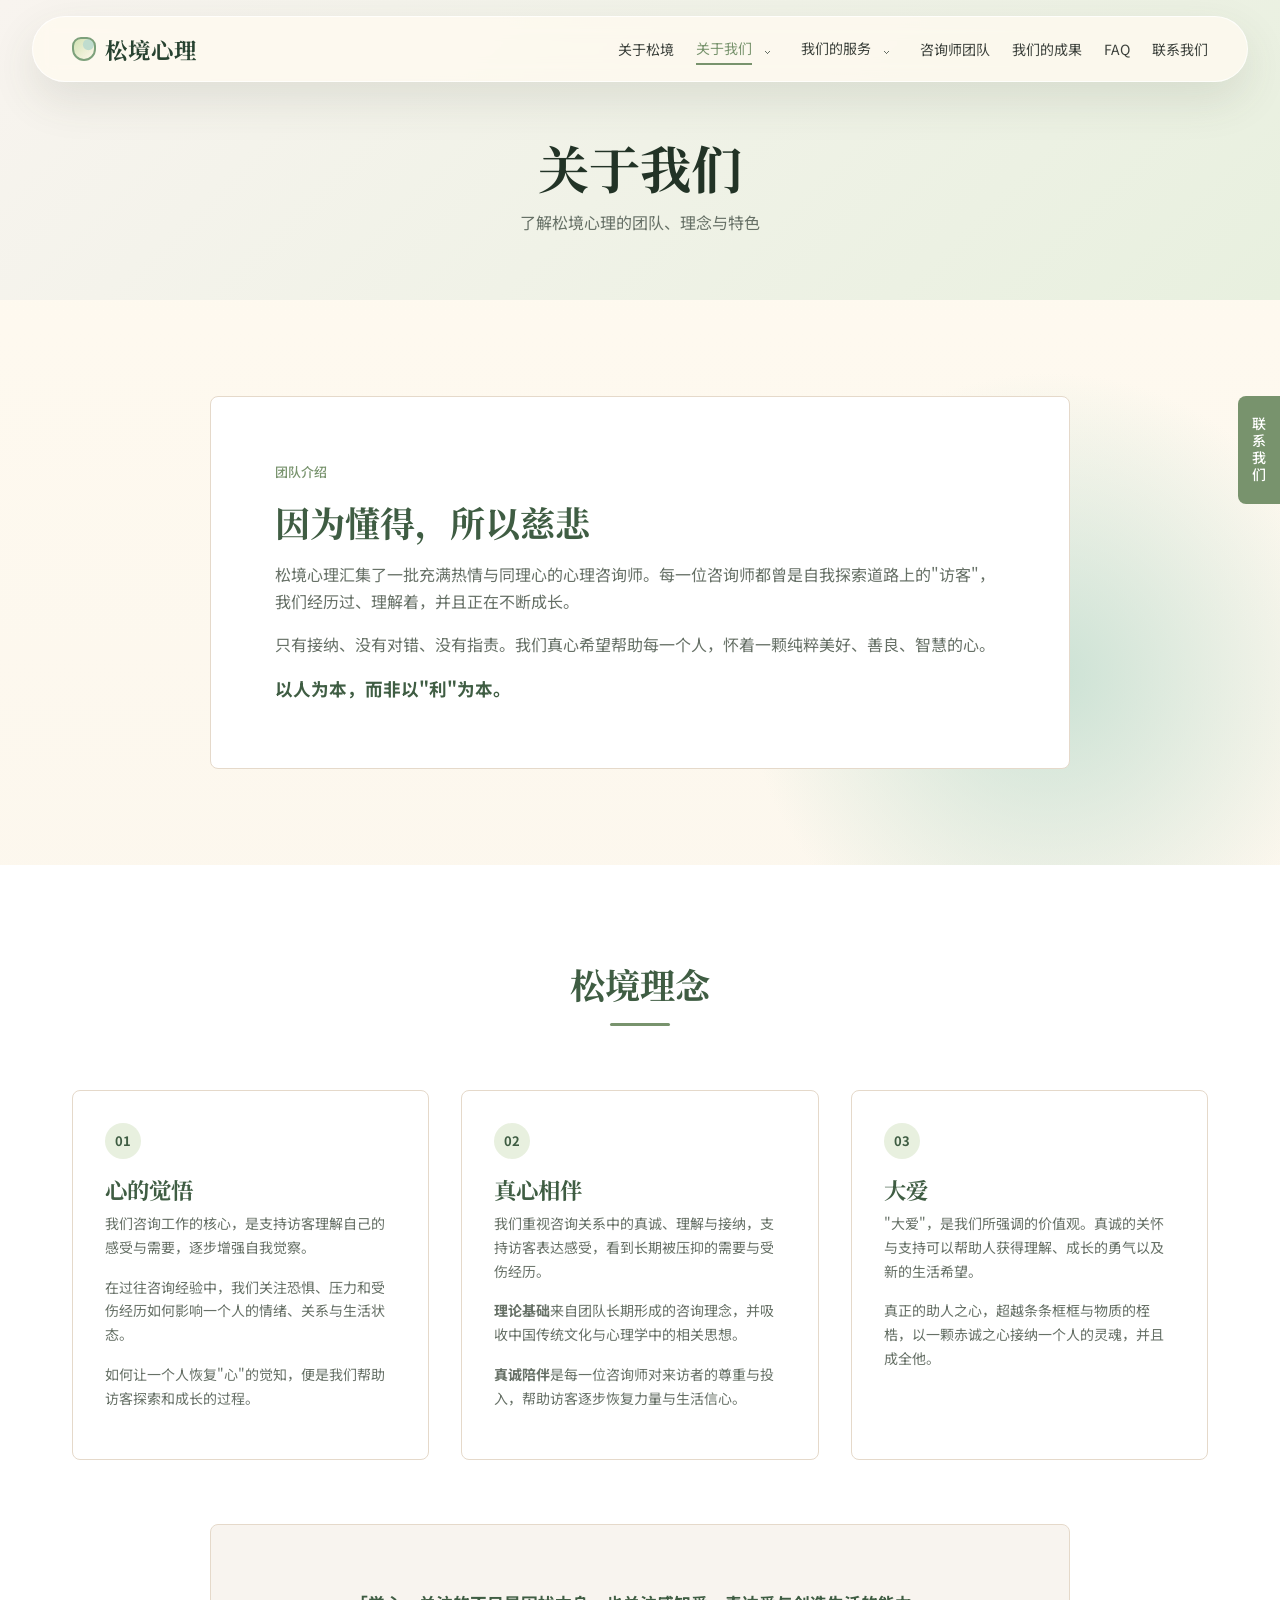
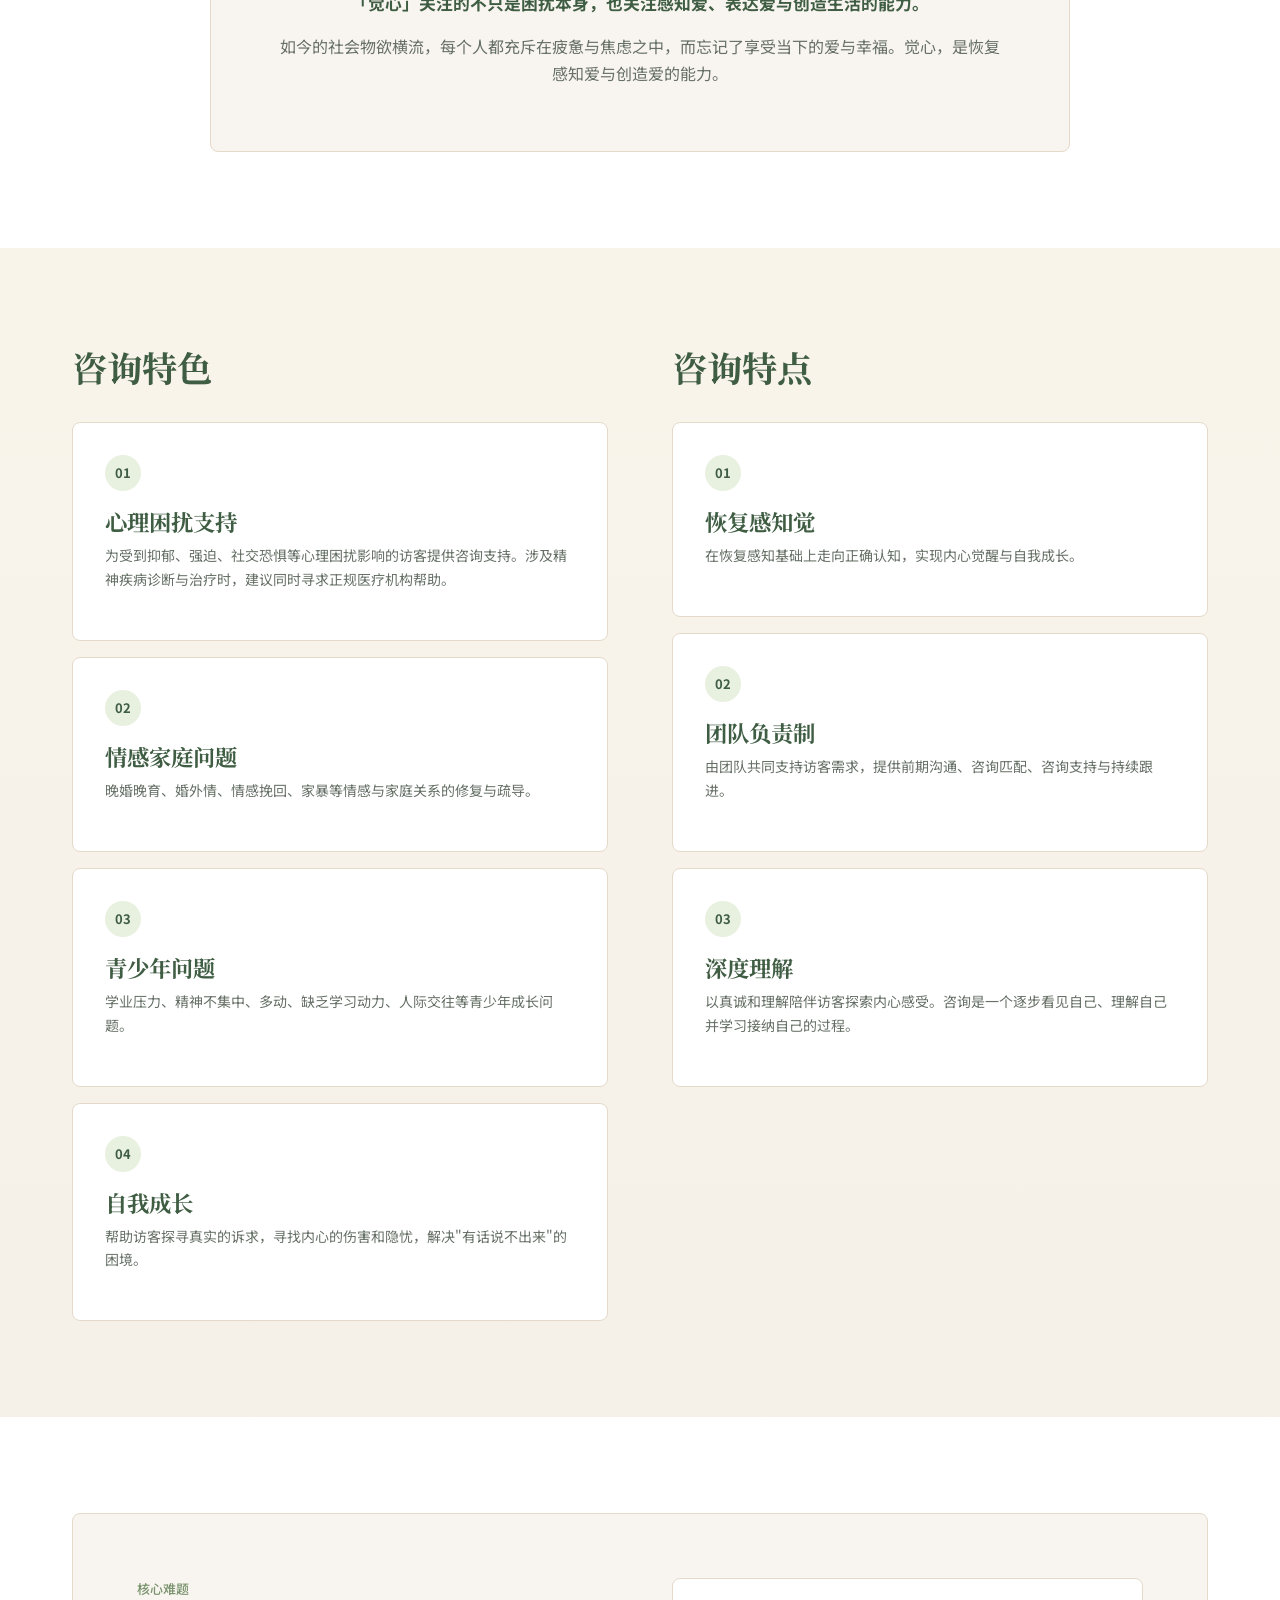
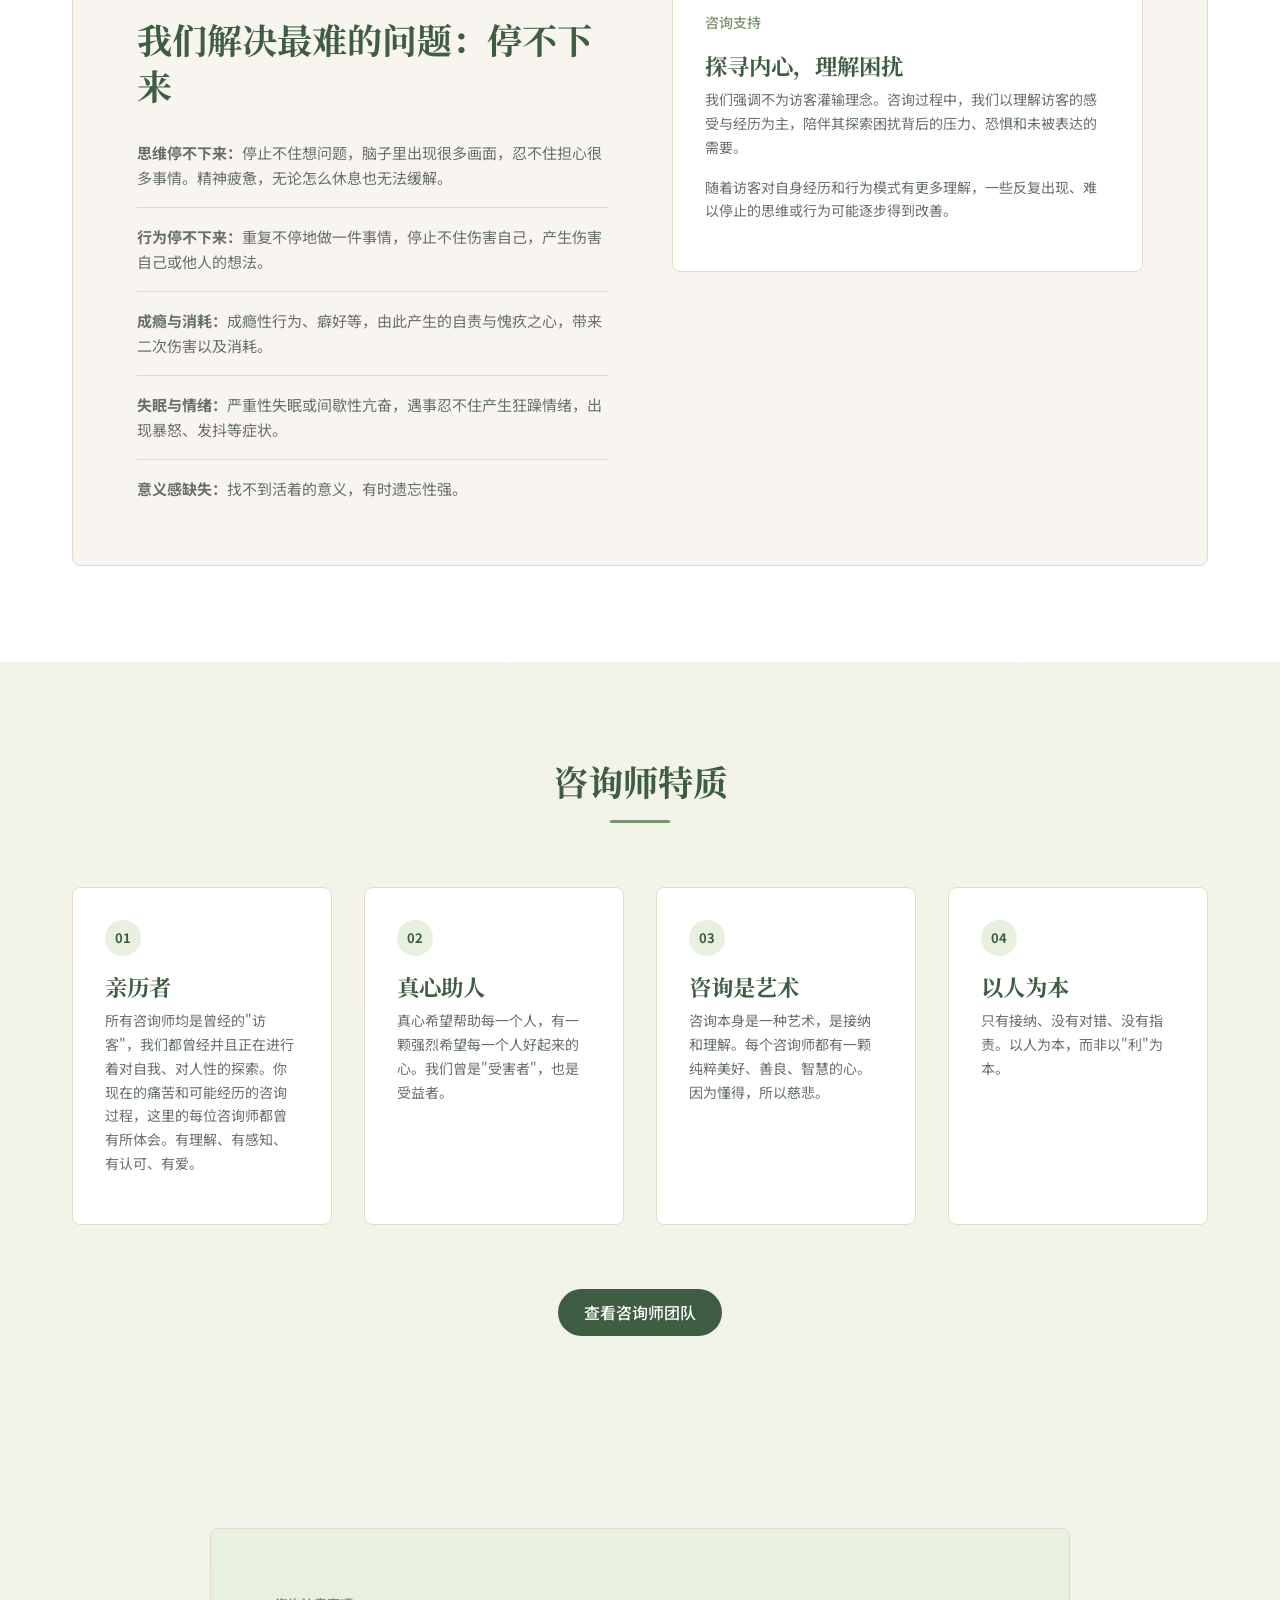
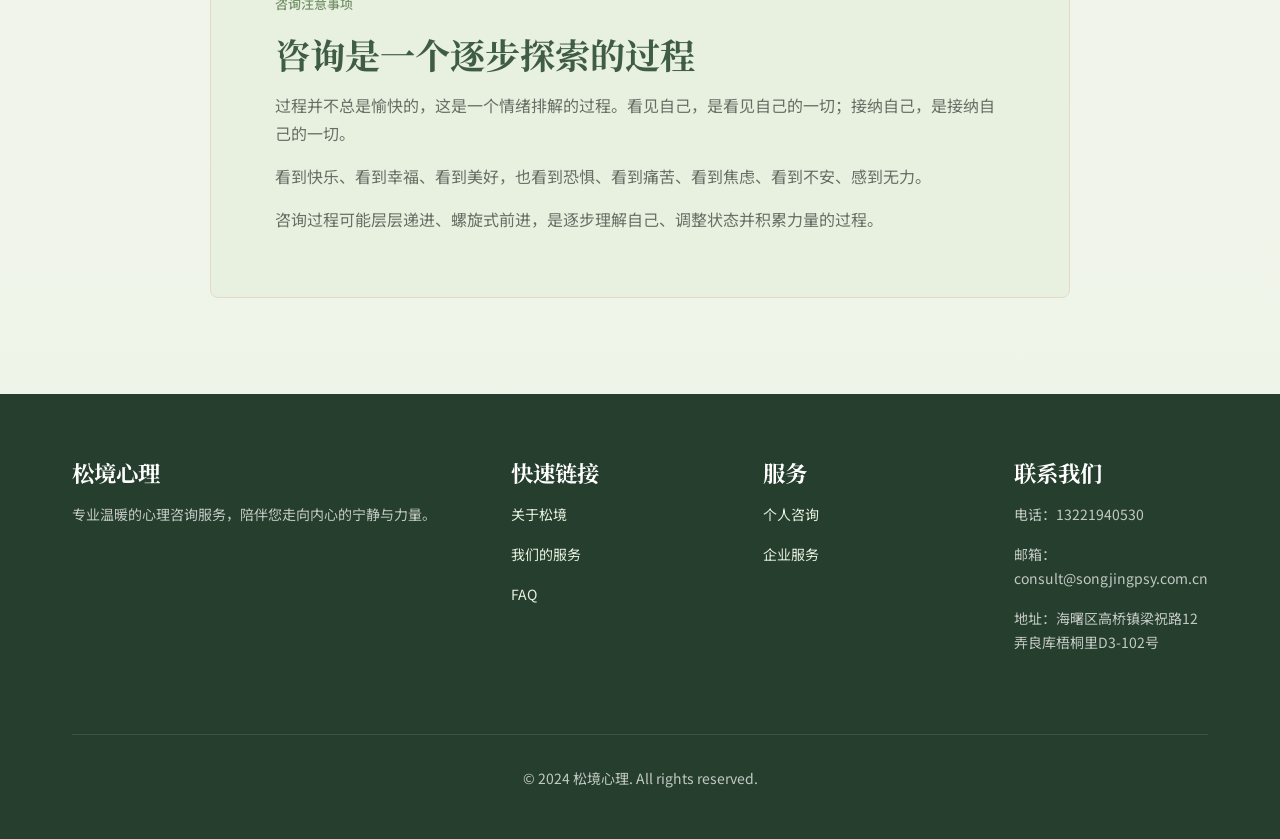
==== commit a2295262: "Apply soft illustrative homepage style" ====
--- a/about-us.html
+++ b/about-us.html
@@ -1,4 +1,4 @@
-<!DOCTYPE html>
+﻿<!DOCTYPE html>
 <html lang="zh-CN">
 <head>
   <meta charset="UTF-8">
@@ -8,7 +8,7 @@
   <link rel="preconnect" href="https://fonts.gstatic.com" crossorigin>
   <link href="https://fonts.googleapis.com/css2?family=Noto+Sans+SC:wght@400;500;700&family=Noto+Serif+SC:wght@600;700&display=swap" rel="stylesheet">
   <link rel="icon" href="assets/favicon.svg" type="image/svg+xml">
-  <link rel="stylesheet" href="css/style.css?v=20260611-2">
+  <link rel="stylesheet" href="css/style.css?v=20260706-2">
 </head>
 <body>
 
@@ -247,7 +247,7 @@
   </div>
 </footer>
 
-<script src="js/main.js?v=20260611-2"></script>
+<script src="js/main.js?v=20260706-2"></script>
 
 <div class="floating-contact">
   <div class="floating-contact-qr">
--- a/css/style.css
+++ b/css/style.css
@@ -1687,3 +1687,612 @@
     padding: 22px;
   }
 }
+
+/* === Reference-Inspired Soft Scenic Refresh === */
+:root {
+  --color-sky: #DDEBE5;
+  --color-sky-blue: #8FA2C3;
+  --color-lake: #BFDCCE;
+  --color-meadow: #C9DDA7;
+  --color-cream: #FFF8EC;
+  --color-coral: #D98976;
+  --color-deep-blue: #31466F;
+}
+
+body {
+  background:
+    radial-gradient(circle at 82% 12%, rgba(191, 220, 206, 0.8), transparent 19rem),
+    linear-gradient(180deg, #fffaf0 0%, #f6f1e8 52%, #eef5ea 100%);
+}
+
+.nav {
+  top: 16px;
+  right: 32px;
+  left: 32px;
+  border: 1px solid rgba(255, 255, 255, 0.78);
+  border-radius: 999px;
+  background: rgba(255, 250, 240, 0.78);
+  box-shadow: 0 18px 45px rgba(64, 77, 58, 0.12);
+}
+
+.nav .container {
+  height: 64px;
+}
+
+.nav-logo {
+  display: inline-flex;
+  align-items: center;
+  gap: 9px;
+  color: #284331;
+}
+
+.nav-logo::before {
+  content: '';
+  width: 24px;
+  height: 24px;
+  border: 2px solid #7DA17B;
+  border-radius: 9px 9px 12px 12px;
+  background:
+    radial-gradient(circle at 72% 28%, #BFDCCE 0 5px, transparent 6px),
+    linear-gradient(135deg, rgba(201, 221, 167, 0.85), rgba(255, 248, 236, 0.9));
+}
+
+.nav-links a {
+  font-size: 14px;
+}
+
+.hero-home {
+  min-height: 820px;
+  padding: 154px 0 210px;
+  background:
+    radial-gradient(ellipse at 74% 12%, rgba(191, 220, 206, 0.98) 0 14%, transparent 15%),
+    radial-gradient(ellipse at 60% 22%, rgba(221, 235, 229, 0.92) 0 15%, transparent 16%),
+    linear-gradient(180deg, #FFF8EC 0%, #F8F2E8 48%, #DDEBC9 49%, #C9DDA7 100%);
+}
+
+.hero-home::before {
+  inset: auto -6% 4% -8%;
+  width: 116%;
+  height: 240px;
+  border-radius: 52% 48% 0 0 / 74% 70% 0 0;
+  background:
+    radial-gradient(ellipse at 16% 62%, #7BAE94 0 24%, transparent 25%),
+    radial-gradient(ellipse at 62% 50%, #8CB99E 0 31%, transparent 32%),
+    linear-gradient(180deg, #8FBF9F, #70A883);
+  opacity: 0.92;
+}
+
+.hero-home::after {
+  content: '';
+  position: absolute;
+  right: -10%;
+  bottom: 114px;
+  left: -8%;
+  height: 190px;
+  border-radius: 50% 50% 0 0 / 66% 82% 0 0;
+  background:
+    radial-gradient(ellipse at 34% 60%, #BFDCCE 0 31%, transparent 32%),
+    radial-gradient(ellipse at 76% 42%, #D9E6C3 0 34%, transparent 35%),
+    #D8E7BC;
+  opacity: 0.95;
+}
+
+.hero-grid {
+  z-index: 1;
+  grid-template-columns: minmax(0, 0.95fr) minmax(420px, 1.05fr);
+  gap: 56px;
+}
+
+.hero-copy h1 {
+  max-width: 650px;
+  color: #26352C;
+  font-size: clamp(2.75rem, 4.35vw, 4.05rem);
+  line-height: 1.12;
+}
+
+.hero-title-line {
+  display: block;
+}
+
+.hero-copy .eyebrow {
+  color: #5E786B;
+  font-size: 16px;
+  letter-spacing: 0.03em;
+  text-transform: none;
+}
+
+.hero-home .hero-lead {
+  max-width: 610px;
+  color: #35433C;
+}
+
+.hero-actions .btn {
+  min-width: 138px;
+  box-shadow: 0 10px 20px rgba(62, 94, 70, 0.12);
+}
+
+.hero-trust span {
+  background: rgba(255, 255, 255, 0.74);
+  border-color: rgba(116, 151, 116, 0.24);
+  color: #53655C;
+}
+
+.hero-panel-card {
+  border-radius: 24px;
+}
+
+.hero-panel-card.main {
+  min-height: 420px;
+  padding: 0;
+  border: 0;
+  background:
+    linear-gradient(180deg, rgba(143, 162, 195, 0.05), rgba(49, 70, 111, 0.78)),
+    linear-gradient(135deg, #DDEBE5 0%, #BFDCCE 43%, #8FAE98 100%);
+}
+
+.hero-panel-card.main::before,
+.hero-panel-card.main::after {
+  display: none;
+}
+
+.hero-card-copy {
+  position: absolute;
+  right: 34px;
+  bottom: 30px;
+  left: 34px;
+  z-index: 3;
+  padding: 18px 20px;
+  border-radius: 18px;
+  background: rgba(49, 70, 111, 0.34);
+  backdrop-filter: blur(8px);
+}
+
+.hero-card-copy h2,
+.hero-card-copy p,
+.hero-card-copy .panel-kicker {
+  color: #fffaf0;
+}
+
+.hero-card-copy h2 {
+  max-width: 470px;
+  margin-bottom: 12px;
+  font-size: clamp(1.55rem, 2.8vw, 2.25rem);
+}
+
+.hero-card-copy p {
+  max-width: 520px;
+  margin-bottom: 0;
+  color: rgba(255, 250, 240, 0.82);
+}
+
+.hero-collage {
+  position: absolute;
+  inset: 0;
+  z-index: 1;
+}
+
+.collage-photo {
+  position: absolute;
+  overflow: hidden;
+  border: 10px solid #fffaf0;
+  border-radius: 6px;
+  background: #fffaf0;
+  box-shadow: 0 22px 38px rgba(38, 53, 44, 0.2);
+}
+
+.collage-photo img {
+  width: 100%;
+  height: 100%;
+  object-fit: cover;
+  object-position: center top;
+}
+
+.collage-photo-one {
+  top: 48px;
+  left: 54px;
+  width: 168px;
+  height: 190px;
+  transform: rotate(-7deg);
+}
+
+.collage-photo-two {
+  top: 98px;
+  right: 54px;
+  width: 185px;
+  height: 210px;
+  transform: rotate(8deg);
+}
+
+.collage-photo-three {
+  top: 184px;
+  left: 210px;
+  width: 154px;
+  height: 174px;
+  transform: rotate(4deg);
+}
+
+.collage-mark {
+  position: absolute;
+  z-index: 2;
+}
+
+.collage-mark-sun {
+  top: 58px;
+  left: 272px;
+  width: 54px;
+  height: 54px;
+  border: 3px solid #E8C968;
+  border-radius: 50%;
+  box-shadow:
+    0 -22px 0 -19px #E8C968,
+    0 22px 0 -19px #E8C968,
+    22px 0 0 -19px #E8C968,
+    -22px 0 0 -19px #E8C968;
+}
+
+.collage-mark-line {
+  right: 248px;
+  bottom: 130px;
+  width: 84px;
+  height: 42px;
+  border-bottom: 5px solid #FFF1B8;
+  border-radius: 50%;
+  transform: rotate(-24deg);
+}
+
+.collage-mark-hash {
+  right: 54px;
+  bottom: 92px;
+  color: #F0D46F;
+  font-size: 4.8rem;
+  font-weight: 700;
+  line-height: 1;
+  transform: rotate(-9deg);
+}
+
+.hero-panel-card.small {
+  border: 0;
+  border-radius: 18px;
+  background: rgba(255, 250, 240, 0.86);
+}
+
+.section {
+  position: relative;
+}
+
+.issue-section {
+  margin-top: -76px;
+  padding-top: 138px;
+  background:
+    radial-gradient(ellipse at 88% 8%, rgba(191, 220, 206, 0.85) 0 20%, transparent 21%),
+    #FFF8EC;
+  clip-path: ellipse(130% 100% at 50% 100%);
+}
+
+.issue-grid {
+  gap: 24px;
+}
+
+.issue-card {
+  border: 2px solid rgba(57, 79, 62, 0.12);
+  border-radius: 28px;
+  background: rgba(255, 255, 255, 0.76);
+}
+
+.issue-card span {
+  width: 58px;
+  height: 58px;
+  background: #E9F4D3;
+  color: #3F5D43;
+}
+
+.about-illustration-section {
+  background:
+    radial-gradient(ellipse at 18% 32%, rgba(201, 221, 167, 0.7) 0 16%, transparent 17%),
+    radial-gradient(ellipse at 82% 72%, rgba(191, 220, 206, 0.9) 0 20%, transparent 21%),
+    #D8E7BC;
+}
+
+.brand-story-card {
+  position: relative;
+  overflow: hidden;
+  border: 0;
+  border-radius: 34px;
+  background:
+    radial-gradient(circle at 78% 22%, rgba(255, 241, 184, 0.85) 0 48px, transparent 50px),
+    linear-gradient(145deg, #FFF8EC 0%, #DDEBE5 100%);
+}
+
+.brand-story-card::before {
+  content: '';
+  position: absolute;
+  right: -48px;
+  bottom: -42px;
+  width: 260px;
+  height: 170px;
+  border-radius: 50% 50% 0 0;
+  background: #9DC4A8;
+}
+
+.story-mark {
+  position: relative;
+  z-index: 1;
+  background: #31466F;
+}
+
+.brand-story-card h3,
+.brand-story-card p {
+  position: relative;
+  z-index: 1;
+}
+
+.service-bubble-section {
+  background:
+    linear-gradient(180deg, #D8E7BC 0%, #C9DDA7 100%);
+}
+
+.service-bubble-section::before {
+  content: '';
+  position: absolute;
+  top: -1px;
+  right: 0;
+  left: 0;
+  height: 96px;
+  background: #D8E7BC;
+  clip-path: ellipse(62% 100% at 50% 0%);
+}
+
+.service-preview-card {
+  align-items: center;
+  min-height: 300px;
+  text-align: center;
+  border: 0;
+  border-radius: 34px;
+  background: rgba(255, 250, 240, 0.86);
+}
+
+.service-preview-icon {
+  display: inline-flex;
+  align-items: center;
+  justify-content: center;
+  width: 112px;
+  height: 112px;
+  margin-bottom: 26px;
+  border-radius: 50%;
+  background:
+    radial-gradient(circle at 35% 30%, rgba(255, 255, 255, 0.9), transparent 42%),
+    #E9F4D3;
+  color: #3F5D43;
+  font-family: var(--font-heading);
+  font-size: 2.2rem;
+  box-shadow: inset 0 0 0 2px rgba(63, 93, 67, 0.08);
+}
+
+.service-preview-card:nth-child(2) .service-preview-icon {
+  background: #DDEBE5;
+  color: #31466F;
+}
+
+.service-preview-card:nth-child(3) .service-preview-icon {
+  background: #FFF1B8;
+  color: #8B5E50;
+}
+
+.service-preview-card a {
+  margin-top: 22px;
+}
+
+.process-sky-section {
+  overflow: hidden;
+  background:
+    radial-gradient(ellipse at 18% 30%, rgba(255, 241, 184, 0.9) 0 10%, transparent 11%),
+    linear-gradient(180deg, #8FA2C3 0%, #AEB8D3 54%, #DDEBE5 100%);
+}
+
+.process-sky-section .section-heading h2,
+.process-sky-section .section-heading p,
+.process-sky-section .eyebrow {
+  color: #FFF8EC;
+}
+
+.process-sky-section::before,
+.process-sky-section::after {
+  content: '';
+  position: absolute;
+  left: -8%;
+  width: 118%;
+  border-radius: 50%;
+  background: rgba(255, 196, 199, 0.6);
+}
+
+.process-sky-section::before {
+  top: 90px;
+  height: 150px;
+}
+
+.process-sky-section::after {
+  bottom: -72px;
+  height: 140px;
+  background: rgba(255, 250, 240, 0.55);
+}
+
+.process-line {
+  position: relative;
+  z-index: 1;
+}
+
+.process-line article {
+  border: 0;
+  border-radius: 24px;
+  background: rgba(255, 250, 240, 0.92);
+}
+
+.process-line article:nth-child(odd) {
+  background: #31466F;
+}
+
+.process-line article:nth-child(odd) h3,
+.process-line article:nth-child(odd) p {
+  color: #FFF8EC;
+}
+
+.process-line article:nth-child(odd) span {
+  background: rgba(255, 250, 240, 0.16);
+  color: #FFF8EC;
+}
+
+.team-collage-section {
+  background: #FFF8EC;
+}
+
+.team-preview-card {
+  overflow: visible;
+  border: 0;
+  border-radius: 28px;
+  background: transparent;
+  box-shadow: none;
+}
+
+.team-preview-card img {
+  border: 10px solid #fff;
+  border-radius: 16px;
+  box-shadow: 0 18px 32px rgba(49, 70, 111, 0.14);
+  transform: rotate(-2deg);
+}
+
+.team-preview-card:nth-child(2) img {
+  transform: rotate(2deg);
+}
+
+.team-preview-card:nth-child(3) img {
+  transform: rotate(-1deg);
+}
+
+.team-preview-card div {
+  margin: -18px 16px 0;
+  border: 1px solid rgba(63, 93, 67, 0.12);
+  border-radius: 22px;
+  background: rgba(255, 255, 255, 0.88);
+  box-shadow: 0 12px 28px rgba(47, 51, 47, 0.08);
+}
+
+.cta-section {
+  background:
+    linear-gradient(180deg, #FFF8EC 0%, #DDEBE5 100%);
+}
+
+.cta-panel {
+  border: 0;
+  border-radius: 36px;
+  background:
+    radial-gradient(ellipse at 14% 20%, rgba(255, 241, 184, 0.34) 0 18%, transparent 19%),
+    linear-gradient(135deg, #31466F 0%, #3F5D43 100%);
+}
+
+@media (max-width: 1080px) {
+  .nav {
+    right: 18px;
+    left: 18px;
+  }
+
+  .hero-home {
+    min-height: auto;
+  }
+
+  .hero-grid {
+    grid-template-columns: 1fr;
+  }
+
+  .hero-panel {
+    max-width: 760px;
+  }
+}
+
+@media (max-width: 768px) {
+  .nav {
+    top: 0;
+    right: 0;
+    left: 0;
+    border-radius: 0;
+  }
+
+  .hero-home {
+    padding: 112px 0 145px;
+  }
+
+  .hero-copy h1 {
+    font-size: clamp(2.2rem, 11vw, 3.2rem);
+  }
+
+  .hero-panel-card.main {
+    min-height: 440px;
+  }
+
+  .collage-photo-one {
+    left: 28px;
+    width: 132px;
+    height: 150px;
+  }
+
+  .collage-photo-two {
+    top: 82px;
+    right: 26px;
+    width: 142px;
+    height: 164px;
+  }
+
+  .collage-photo-three {
+    top: 168px;
+    left: 132px;
+    width: 122px;
+    height: 142px;
+  }
+
+  .collage-mark-sun {
+    left: 190px;
+  }
+
+  .collage-mark-hash {
+    right: 24px;
+    bottom: 144px;
+    font-size: 4rem;
+  }
+
+  .hero-card-copy {
+    right: 24px;
+    bottom: 24px;
+    left: 24px;
+  }
+
+  .issue-section {
+    margin-top: -58px;
+    padding-top: 96px;
+    clip-path: none;
+  }
+
+  .service-preview-card {
+    min-height: auto;
+  }
+}
+
+@media (max-width: 480px) {
+  .hero-home {
+    padding-bottom: 124px;
+  }
+
+  .hero-actions .btn {
+    width: 100%;
+    max-width: none;
+  }
+
+  .hero-panel-card.main {
+    min-height: 420px;
+  }
+
+  .service-preview-icon {
+    width: 92px;
+    height: 92px;
+    margin-bottom: 18px;
+    font-size: 1.8rem;
+  }
+}
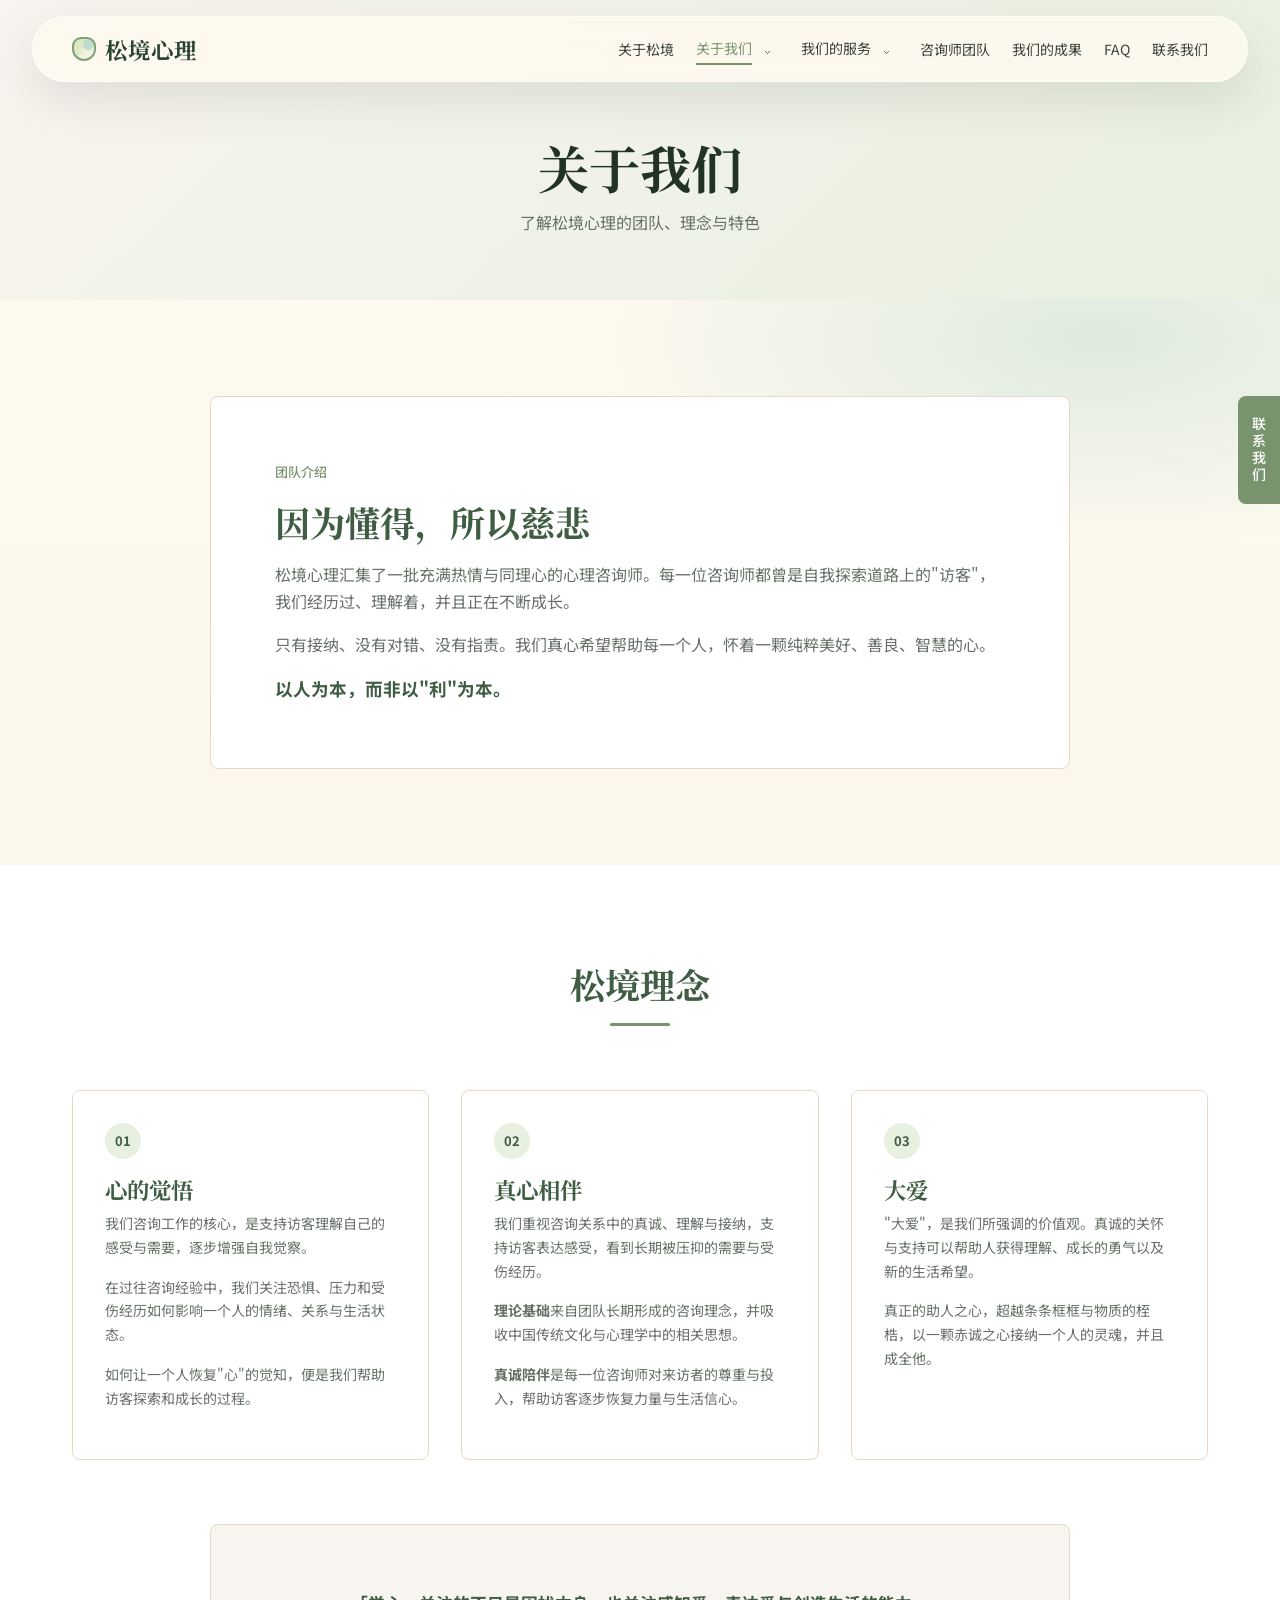
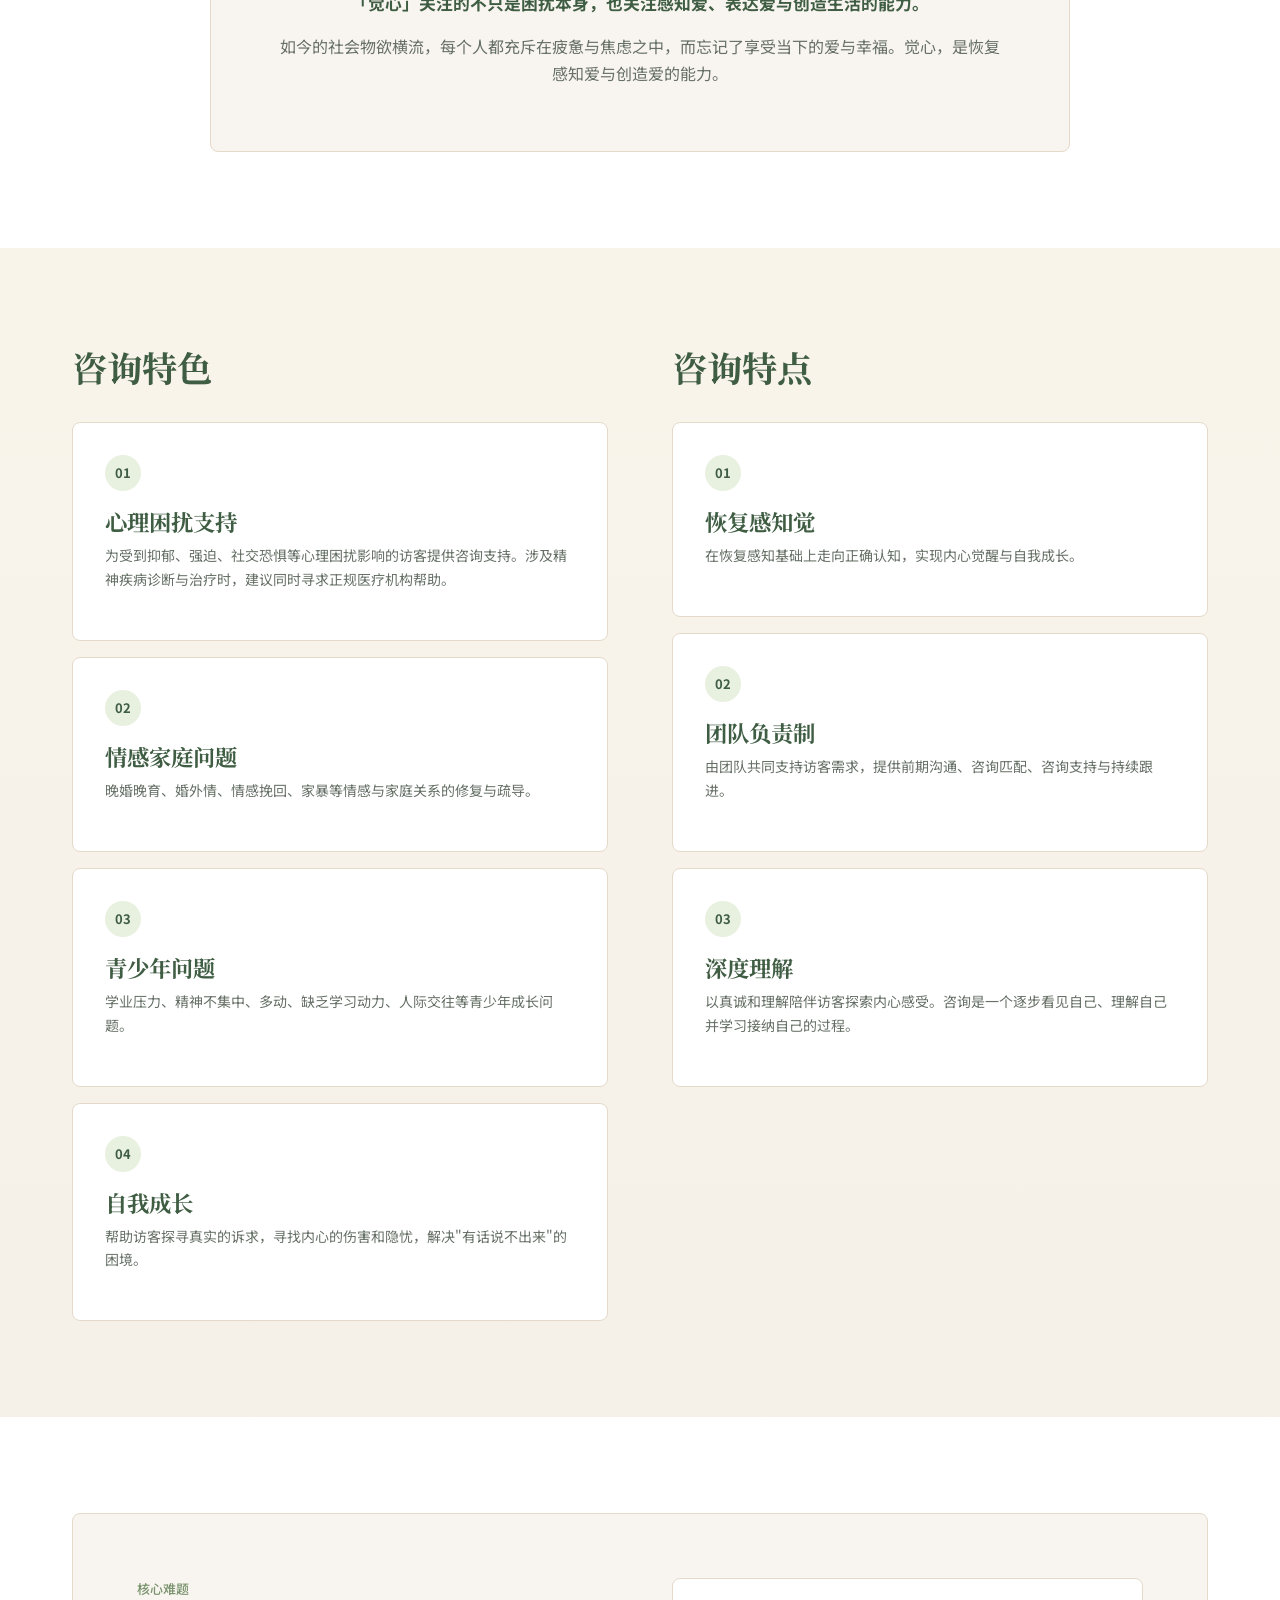
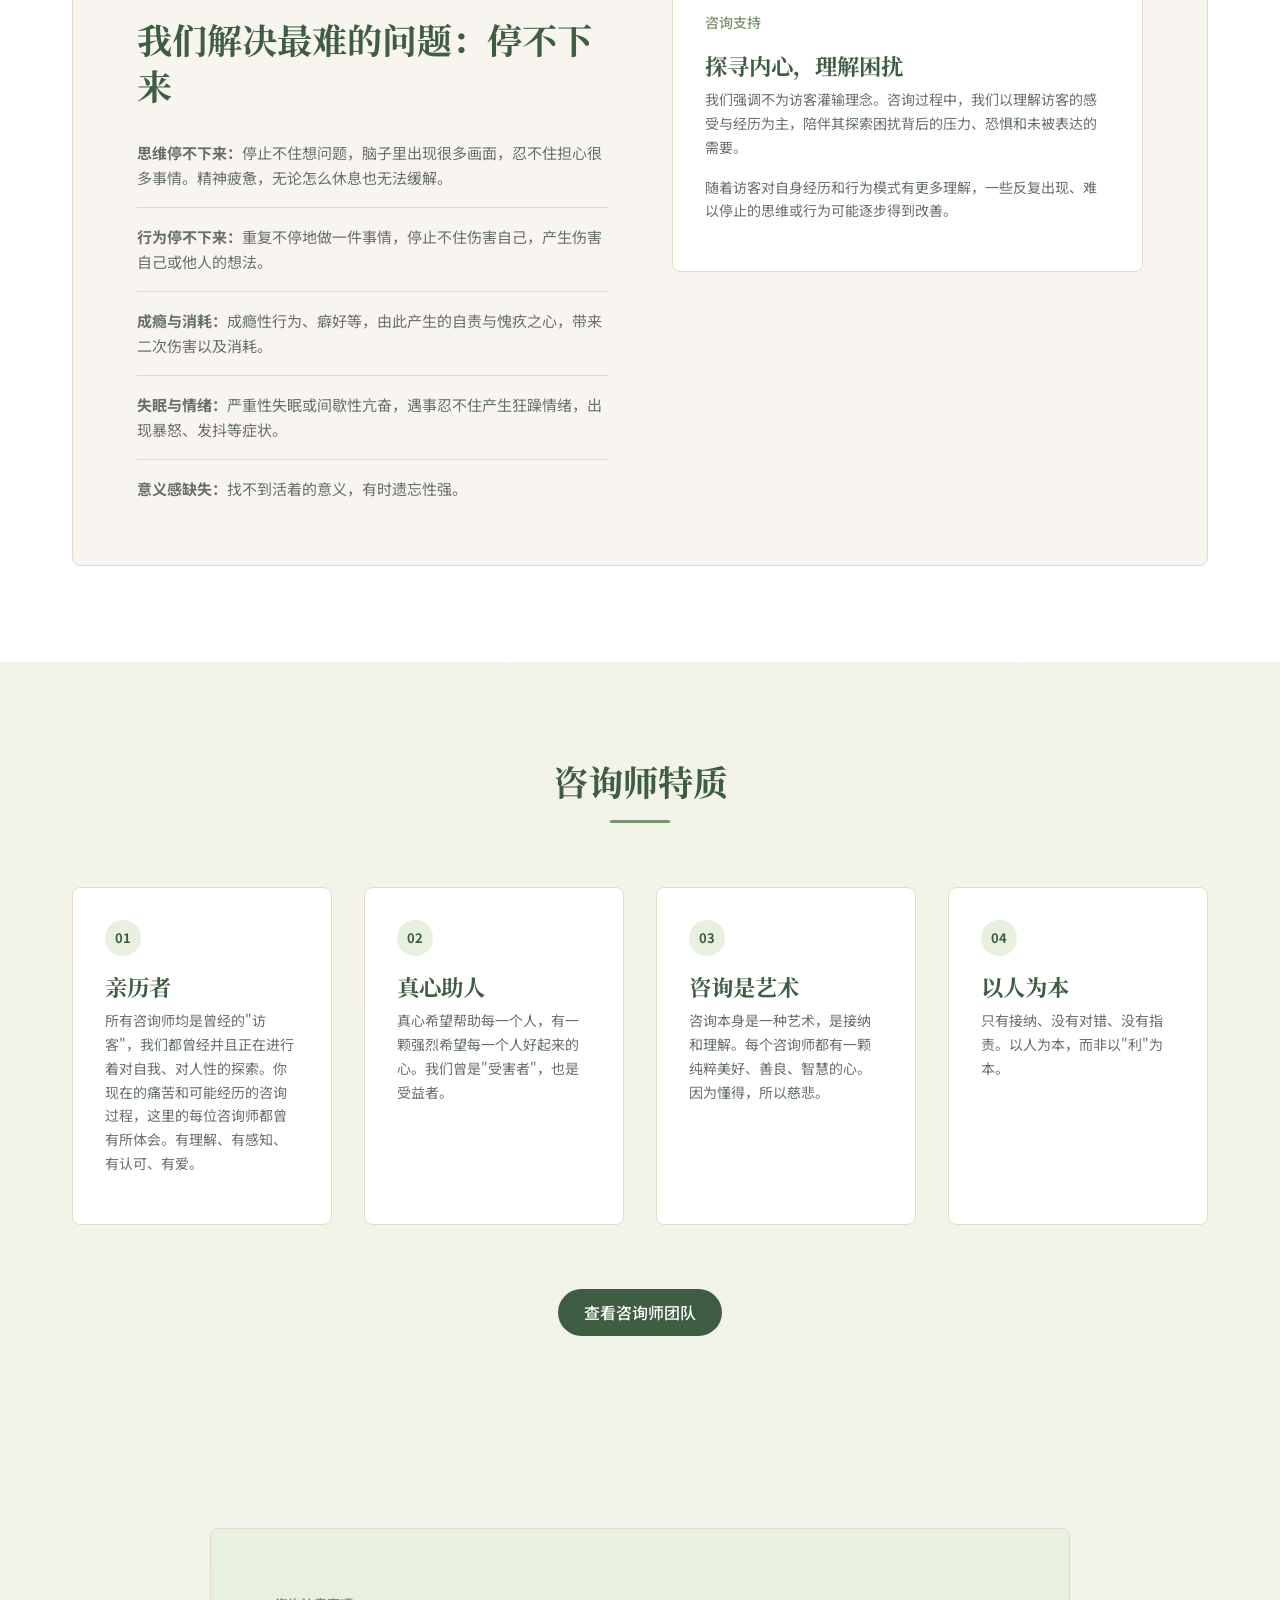
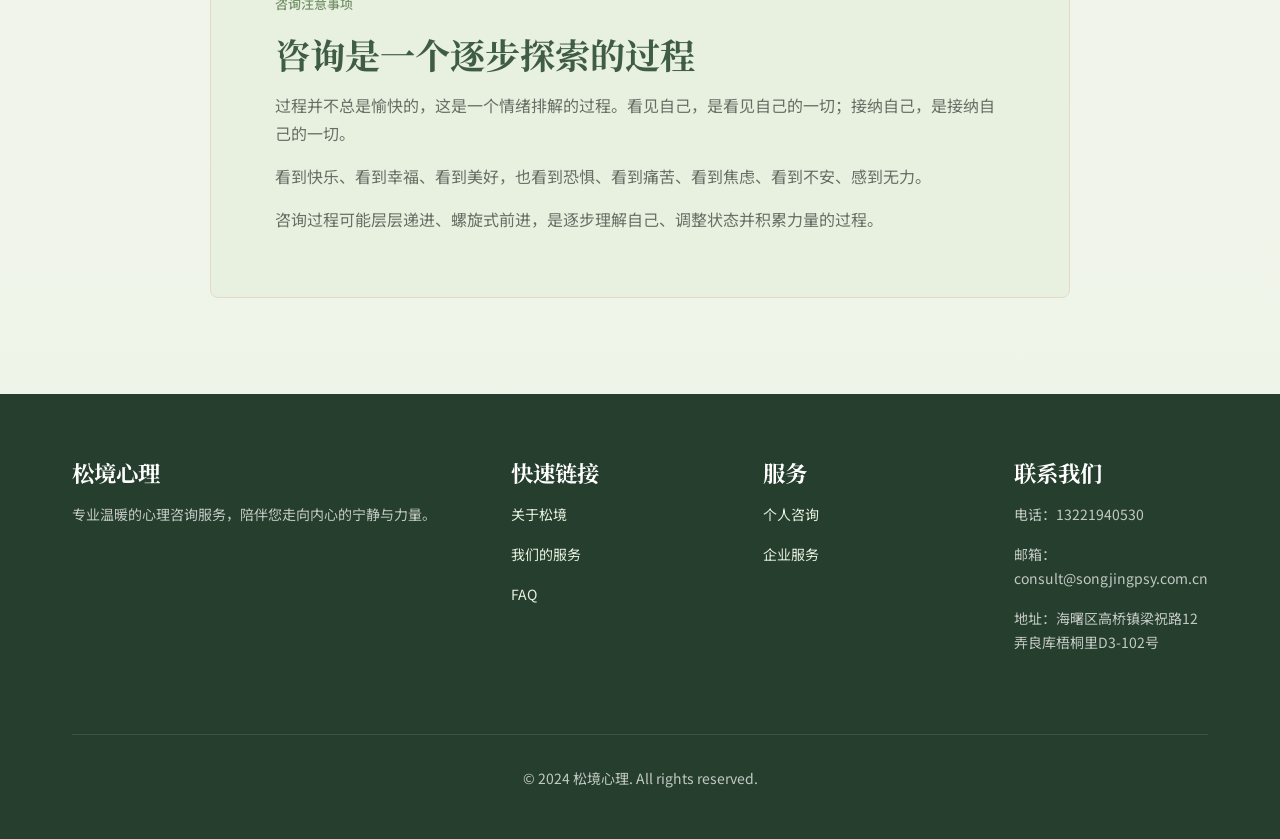
==== commit a6265654: "Refine soft green visual palette" ====
--- a/about-us.html
+++ b/about-us.html
@@ -8,7 +8,7 @@
   <link rel="preconnect" href="https://fonts.gstatic.com" crossorigin>
   <link href="https://fonts.googleapis.com/css2?family=Noto+Sans+SC:wght@400;500;700&family=Noto+Serif+SC:wght@600;700&display=swap" rel="stylesheet">
   <link rel="icon" href="assets/favicon.svg" type="image/svg+xml">
-  <link rel="stylesheet" href="css/style.css?v=20260706-2">
+  <link rel="stylesheet" href="css/style.css?v=20260706-3">
 </head>
 <body>
 
@@ -247,7 +247,7 @@
   </div>
 </footer>
 
-<script src="js/main.js?v=20260706-2"></script>
+<script src="js/main.js?v=20260706-3"></script>
 
 <div class="floating-contact">
   <div class="floating-contact-qr">
--- a/css/style.css
+++ b/css/style.css
@@ -1690,18 +1690,18 @@
 
 /* === Reference-Inspired Soft Scenic Refresh === */
 :root {
-  --color-sky: #DDEBE5;
-  --color-sky-blue: #8FA2C3;
+  --color-sky: #E5F0E8;
+  --color-sky-blue: #A8C2AE;
   --color-lake: #BFDCCE;
   --color-meadow: #C9DDA7;
   --color-cream: #FFF8EC;
   --color-coral: #D98976;
-  --color-deep-blue: #31466F;
+  --color-deep-blue: #496A54;
 }
 
 body {
   background:
-    radial-gradient(circle at 82% 12%, rgba(191, 220, 206, 0.8), transparent 19rem),
+    radial-gradient(ellipse 44rem 18rem at 86% 6%, rgba(191, 220, 206, 0.5), transparent 72%),
     linear-gradient(180deg, #fffaf0 0%, #f6f1e8 52%, #eef5ea 100%);
 }
 
@@ -1745,8 +1745,8 @@
   min-height: 820px;
   padding: 154px 0 210px;
   background:
-    radial-gradient(ellipse at 74% 12%, rgba(191, 220, 206, 0.98) 0 14%, transparent 15%),
-    radial-gradient(ellipse at 60% 22%, rgba(221, 235, 229, 0.92) 0 15%, transparent 16%),
+    radial-gradient(ellipse 34rem 18rem at 72% 7%, rgba(191, 220, 206, 0.58), transparent 72%),
+    radial-gradient(ellipse 30rem 16rem at 60% 24%, rgba(229, 240, 232, 0.72), transparent 74%),
     linear-gradient(180deg, #FFF8EC 0%, #F8F2E8 48%, #DDEBC9 49%, #C9DDA7 100%);
 }
 
@@ -1771,8 +1771,8 @@
   height: 190px;
   border-radius: 50% 50% 0 0 / 66% 82% 0 0;
   background:
-    radial-gradient(ellipse at 34% 60%, #BFDCCE 0 31%, transparent 32%),
-    radial-gradient(ellipse at 76% 42%, #D9E6C3 0 34%, transparent 35%),
+    radial-gradient(ellipse 34rem 8rem at 34% 60%, rgba(191, 220, 206, 0.72), transparent 78%),
+    radial-gradient(ellipse 30rem 9rem at 76% 42%, rgba(217, 230, 195, 0.72), transparent 78%),
     #D8E7BC;
   opacity: 0.95;
 }
@@ -1826,8 +1826,8 @@
   padding: 0;
   border: 0;
   background:
-    linear-gradient(180deg, rgba(143, 162, 195, 0.05), rgba(49, 70, 111, 0.78)),
-    linear-gradient(135deg, #DDEBE5 0%, #BFDCCE 43%, #8FAE98 100%);
+    linear-gradient(180deg, rgba(229, 240, 232, 0.05), rgba(63, 93, 67, 0.78)),
+    linear-gradient(135deg, #E5F0E8 0%, #BFDCCE 48%, #86AD90 100%);
 }
 
 .hero-panel-card.main::before,
@@ -1843,7 +1843,7 @@
   z-index: 3;
   padding: 18px 20px;
   border-radius: 18px;
-  background: rgba(49, 70, 111, 0.34);
+  background: rgba(57, 82, 61, 0.42);
   backdrop-filter: blur(8px);
 }
 
@@ -1964,7 +1964,7 @@
   margin-top: -76px;
   padding-top: 138px;
   background:
-    radial-gradient(ellipse at 88% 8%, rgba(191, 220, 206, 0.85) 0 20%, transparent 21%),
+    radial-gradient(ellipse 34rem 18rem at 88% 8%, rgba(191, 220, 206, 0.28), transparent 74%),
     #FFF8EC;
   clip-path: ellipse(130% 100% at 50% 100%);
 }
@@ -2017,7 +2017,7 @@
 .story-mark {
   position: relative;
   z-index: 1;
-  background: #31466F;
+  background: #496A54;
 }
 
 .brand-story-card h3,
@@ -2070,7 +2070,7 @@
 
 .service-preview-card:nth-child(2) .service-preview-icon {
   background: #DDEBE5;
-  color: #31466F;
+  color: #496A54;
 }
 
 .service-preview-card:nth-child(3) .service-preview-icon {
@@ -2085,8 +2085,8 @@
 .process-sky-section {
   overflow: hidden;
   background:
-    radial-gradient(ellipse at 18% 30%, rgba(255, 241, 184, 0.9) 0 10%, transparent 11%),
-    linear-gradient(180deg, #8FA2C3 0%, #AEB8D3 54%, #DDEBE5 100%);
+    radial-gradient(ellipse 24rem 9rem at 18% 26%, rgba(255, 241, 184, 0.56), transparent 72%),
+    linear-gradient(180deg, #89B29A 0%, #A8C2AE 54%, #E5F0E8 100%);
 }
 
 .process-sky-section .section-heading h2,
@@ -2102,18 +2102,20 @@
   left: -8%;
   width: 118%;
   border-radius: 50%;
-  background: rgba(255, 196, 199, 0.6);
+  background: rgba(255, 248, 236, 0.52);
 }
 
 .process-sky-section::before {
   top: 90px;
   height: 150px;
+  border-radius: 44% 56% 48% 52% / 58% 44% 56% 42%;
 }
 
 .process-sky-section::after {
   bottom: -72px;
   height: 140px;
   background: rgba(255, 250, 240, 0.55);
+  border-radius: 48% 52% 50% 50% / 50% 62% 38% 50%;
 }
 
 .process-line {
@@ -2128,7 +2130,7 @@
 }
 
 .process-line article:nth-child(odd) {
-  background: #31466F;
+  background: #496A54;
 }
 
 .process-line article:nth-child(odd) h3,
@@ -2156,7 +2158,7 @@
 .team-preview-card img {
   border: 10px solid #fff;
   border-radius: 16px;
-  box-shadow: 0 18px 32px rgba(49, 70, 111, 0.14);
+  box-shadow: 0 18px 32px rgba(63, 93, 67, 0.14);
   transform: rotate(-2deg);
 }
 
@@ -2186,7 +2188,7 @@
   border-radius: 36px;
   background:
     radial-gradient(ellipse at 14% 20%, rgba(255, 241, 184, 0.34) 0 18%, transparent 19%),
-    linear-gradient(135deg, #31466F 0%, #3F5D43 100%);
+    linear-gradient(135deg, #496A54 0%, #3F5D43 100%);
 }
 
 @media (max-width: 1080px) {
